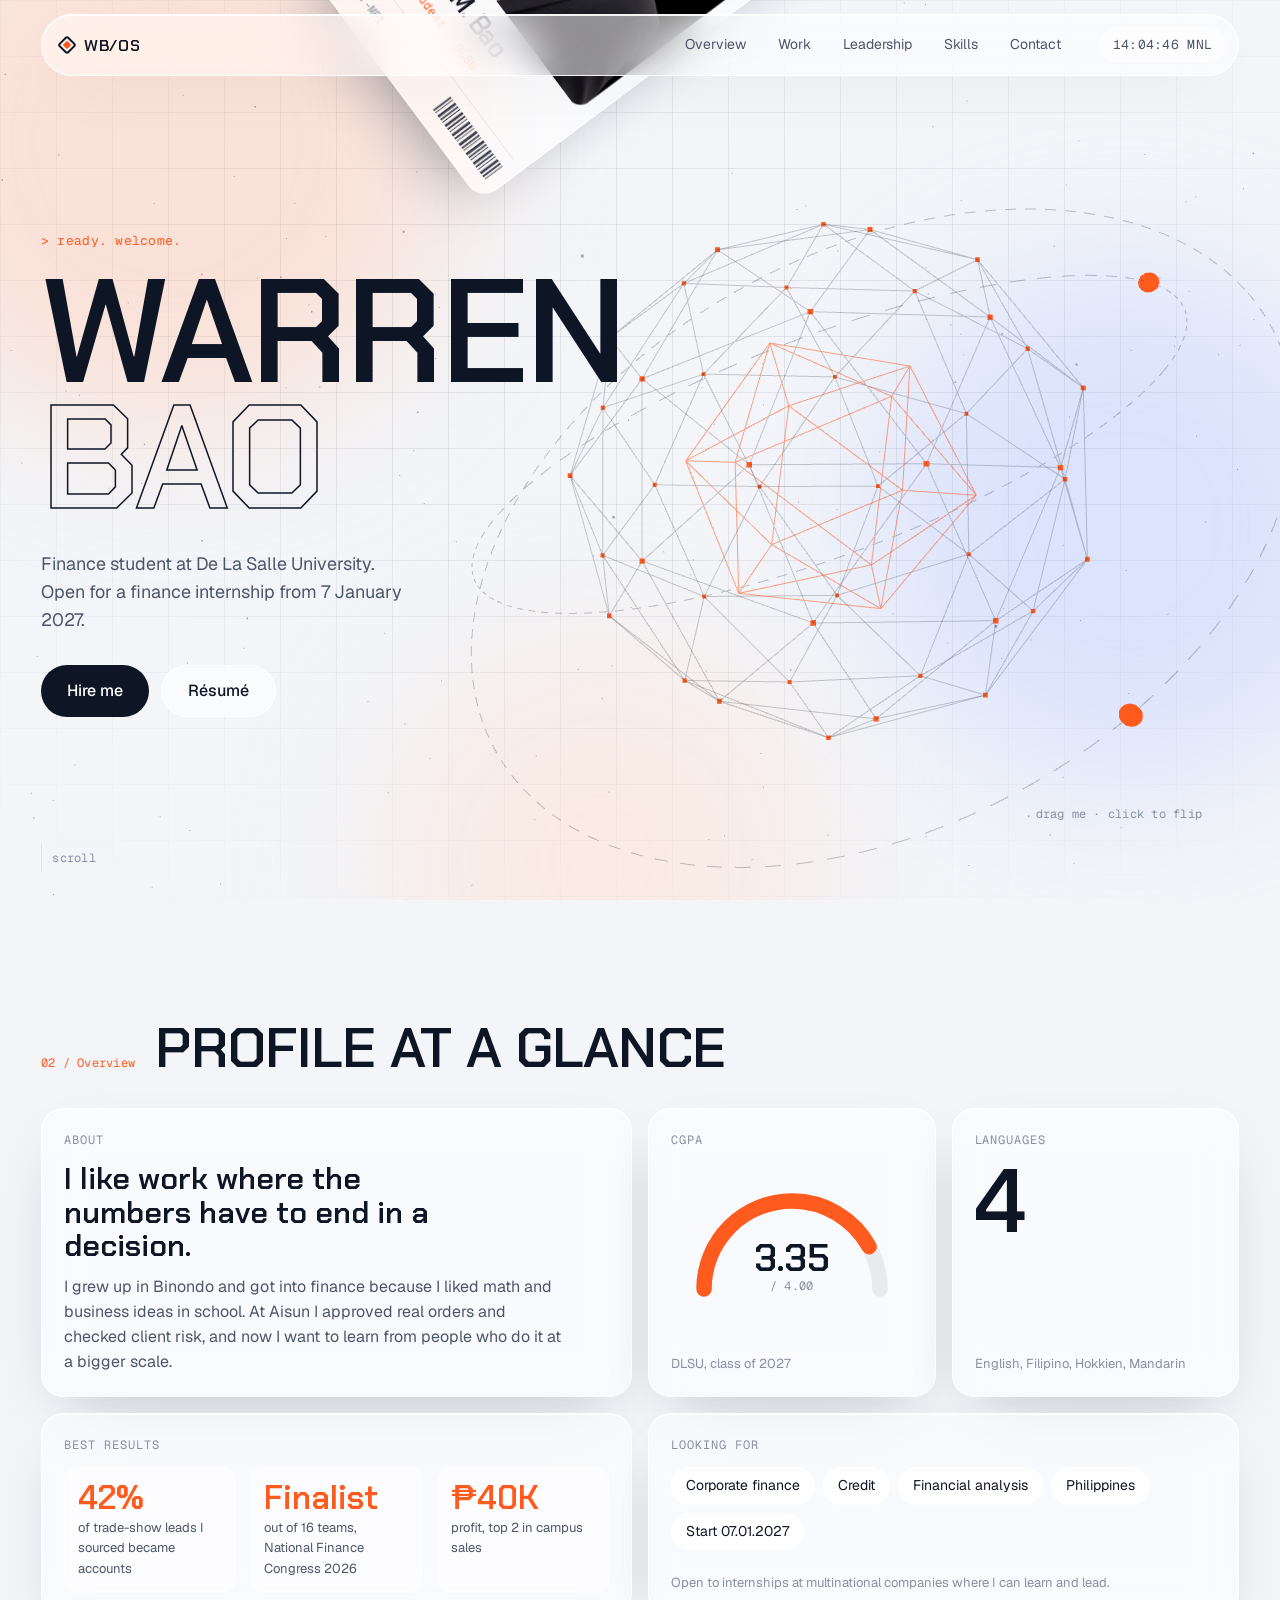
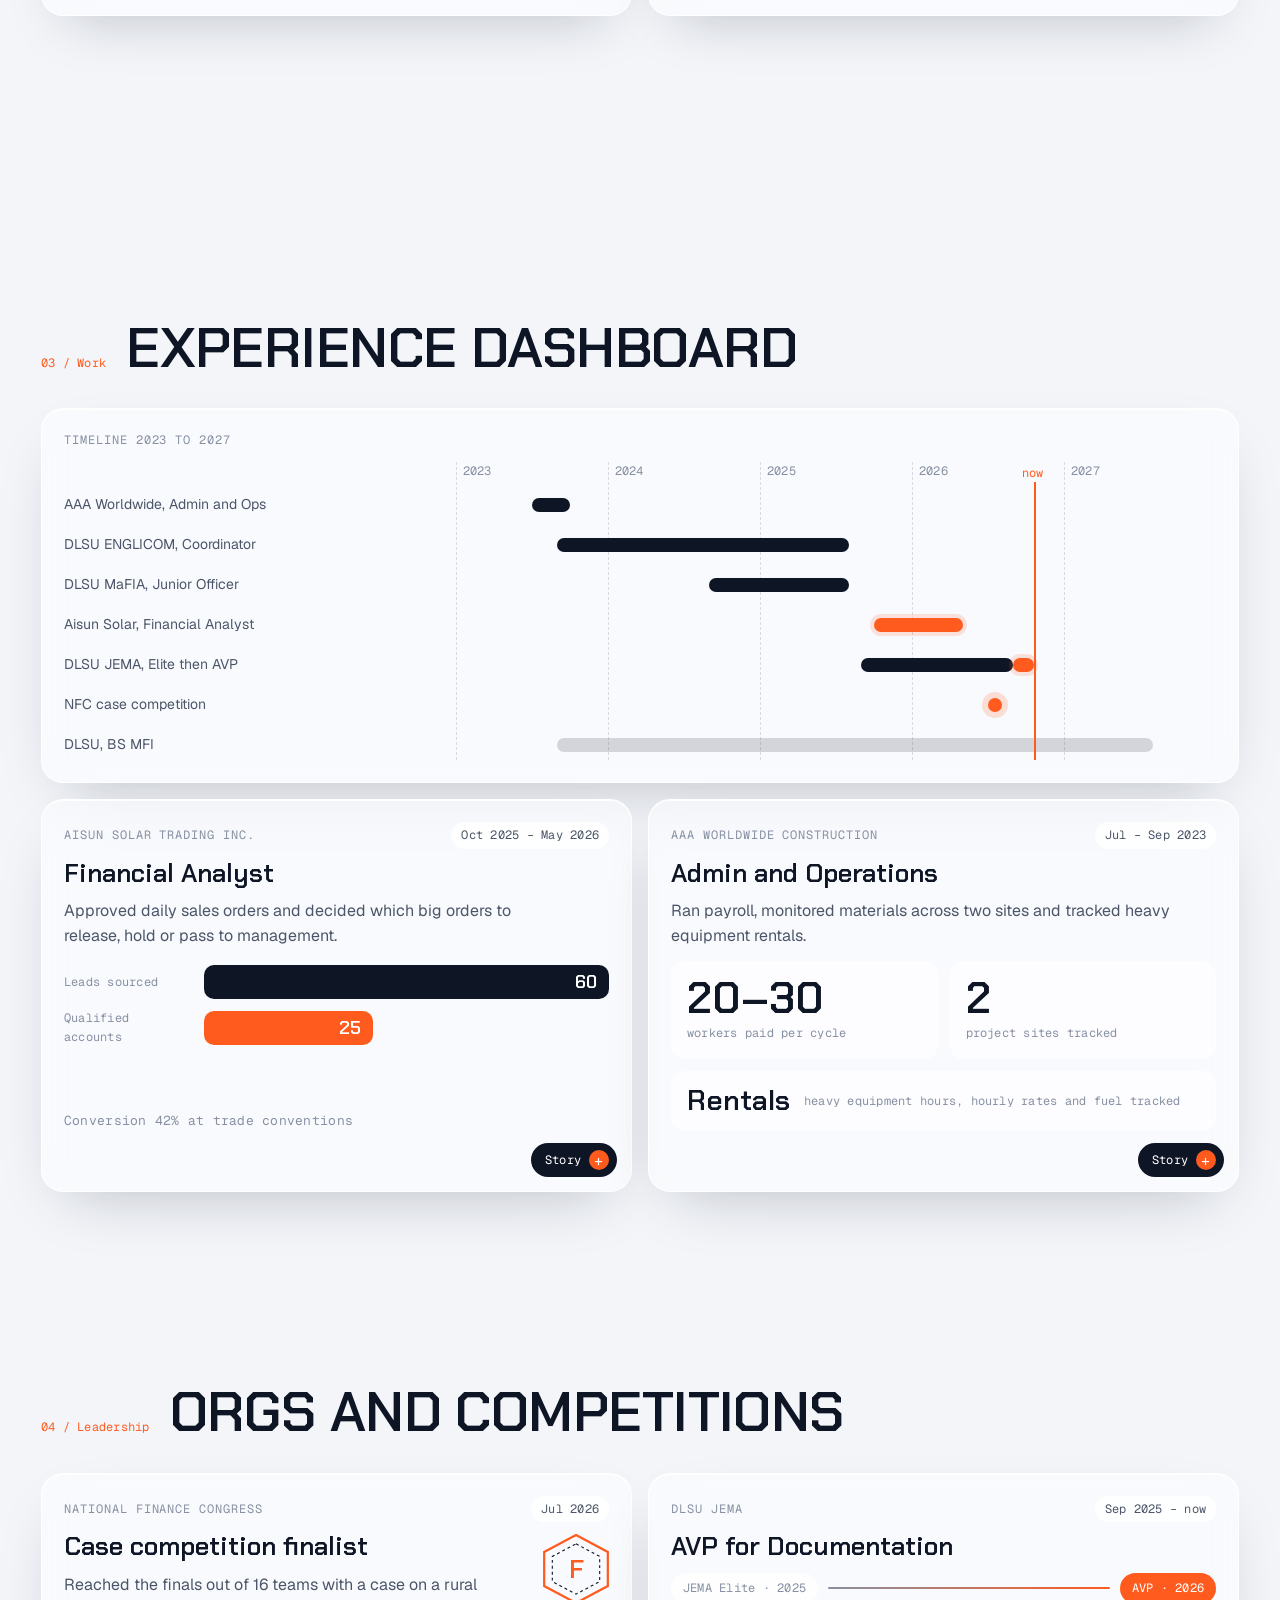
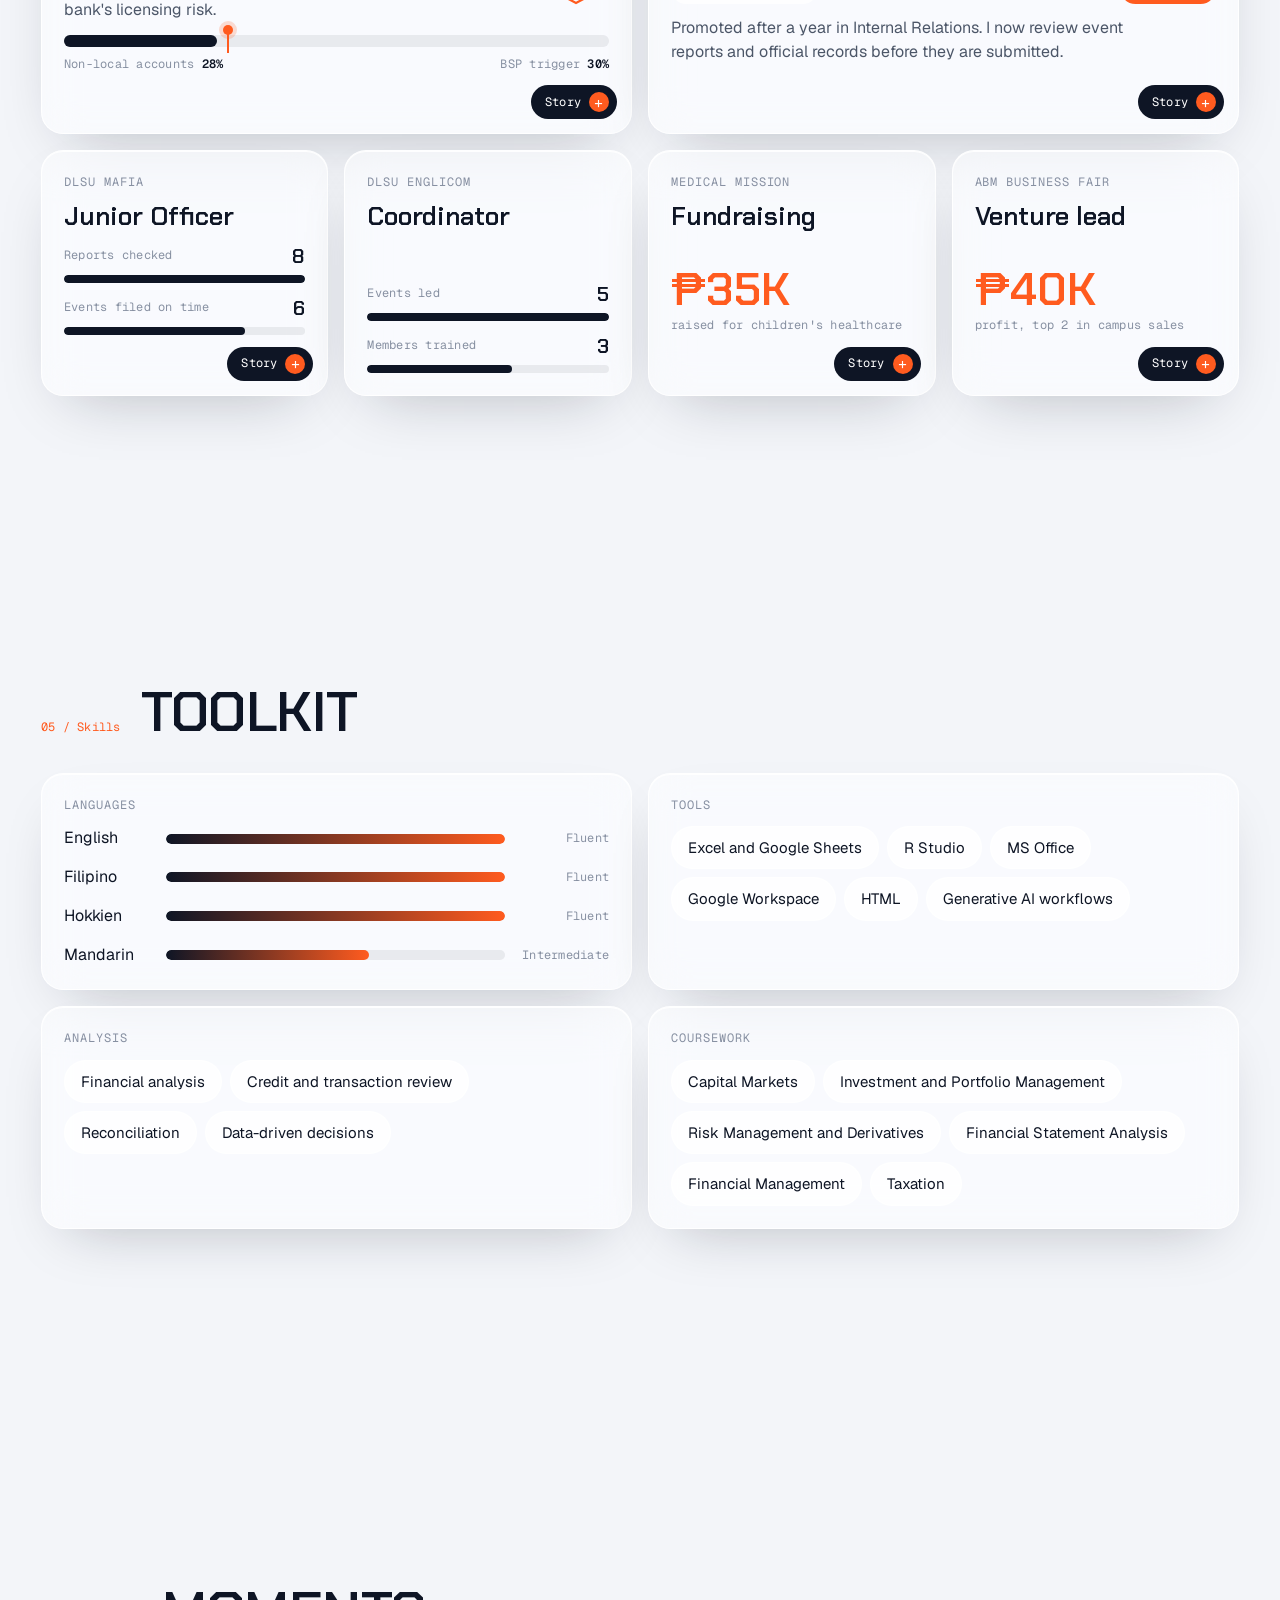
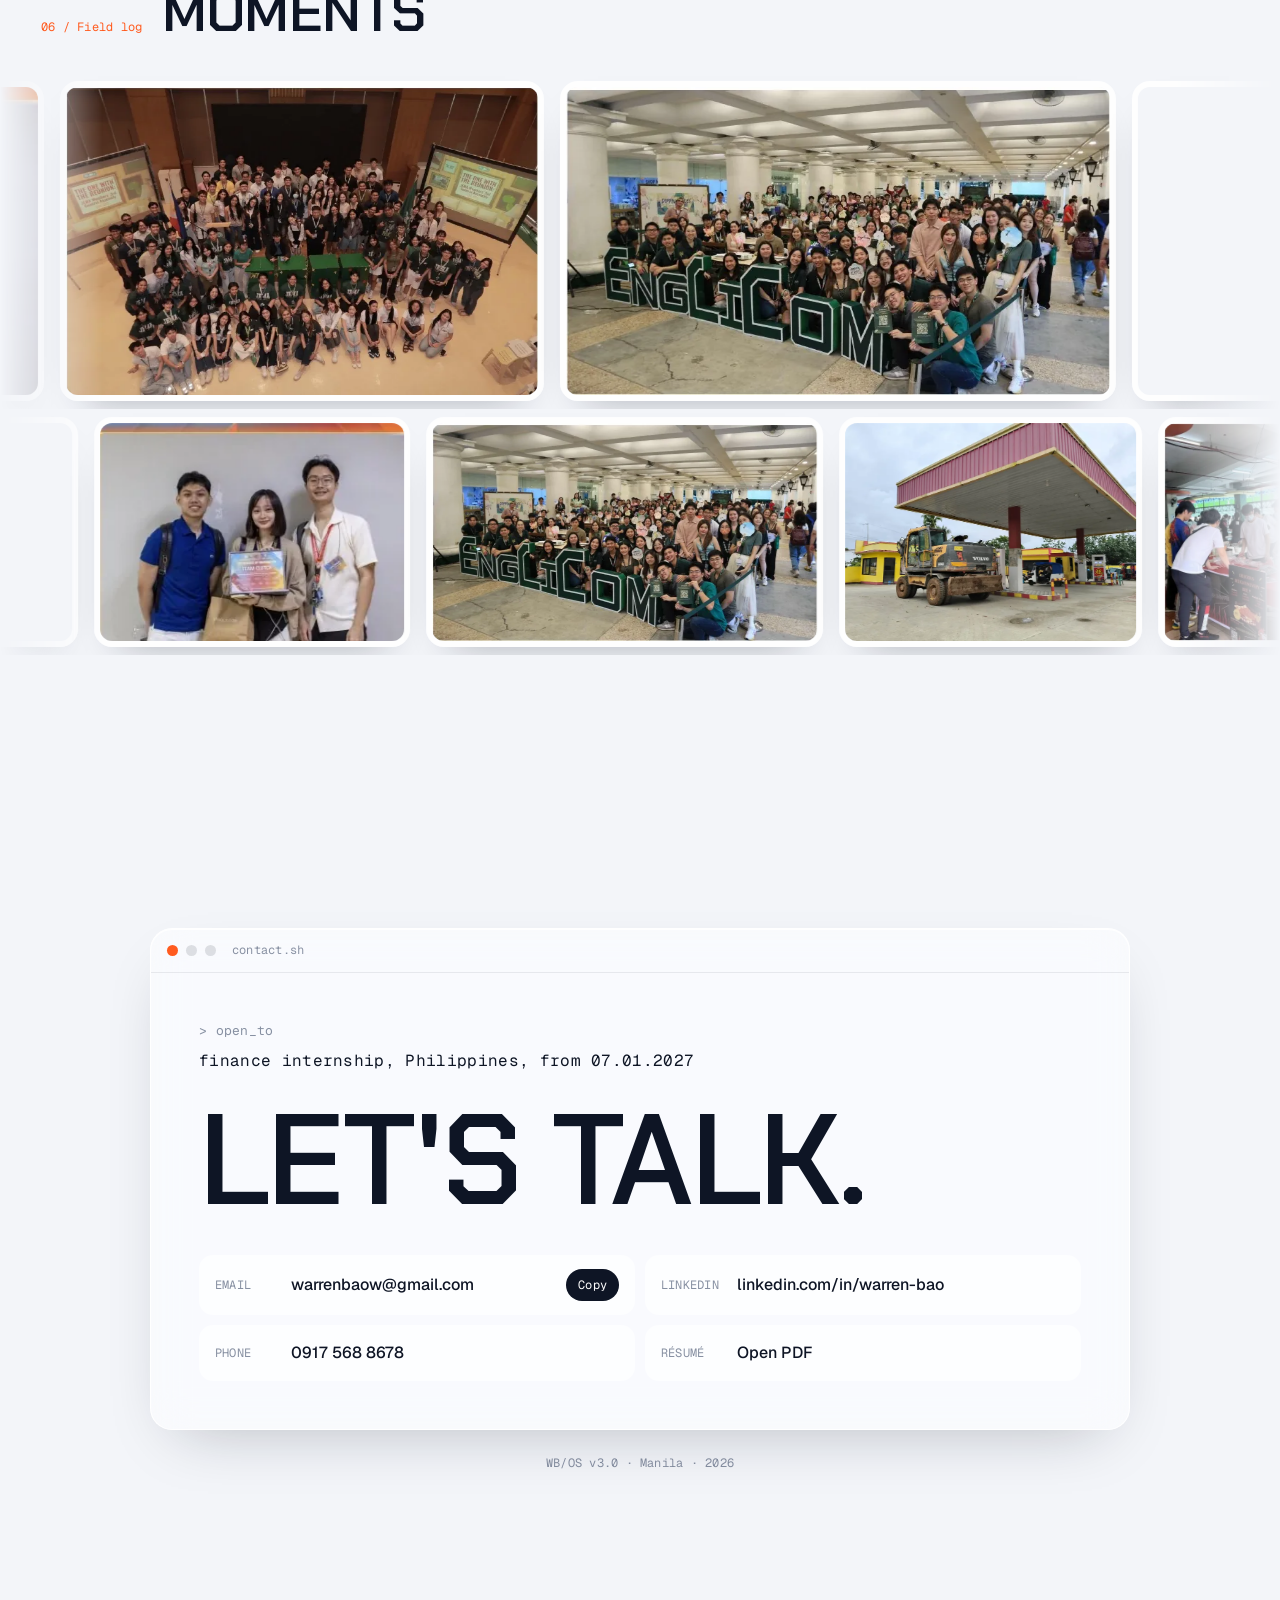
==== index.html @ 5cce8404 "Add heavy equipment rental tracking to AAA Worldwide Co-Authored-By: Claude Opus 5.5 <noreply@anthro" ====
<!doctype html>
<html lang="en">
<head>
  <meta charset="utf-8">
  <meta name="viewport" content="width=device-width, initial-scale=1">
  <title>Warren Bao</title>
  <meta name="description" content="Warren Bao, finance student at De La Salle University. Available for a finance internship from 7 January 2027.">
  <meta name="theme-color" content="#f3f5f9">
  <meta property="og:type" content="website">
  <meta property="og:title" content="Warren Bao">
  <meta property="og:description" content="Finance student at De La Salle University. Available from 7 January 2027.">
  <meta property="og:url" content="https://warrenbaow-ctrl.github.io/warren-eportfolio/">
  <meta property="og:image" content="https://warrenbaow-ctrl.github.io/warren-eportfolio/images/og.png">
  <meta property="og:image:width" content="1200">
  <meta property="og:image:height" content="630">
  <meta name="twitter:card" content="summary_large_image">
  <link rel="icon" href="images/favicon.svg" type="image/svg+xml">
  <link rel="preload" href="fonts/chakrapetch-semibold.woff2" as="font" type="font/woff2" crossorigin>
  <link rel="stylesheet" href="css/site.css">
  <script>document.documentElement.classList.add('js')</script>
</head>
<body>
  <!-- Ambient layers: soft colour fields for the glass to refract, a fine grid, the 3D core -->
  <div class="ambient" aria-hidden="true"><i class="orb o1"></i><i class="orb o2"></i><i class="orb o3"></i></div>
  <div class="grid-bg" aria-hidden="true"></div>
  <canvas class="core" aria-hidden="true" data-core></canvas>
  <div class="cursor" aria-hidden="true" data-cursor></div>

  <header class="top glass">
    <a class="logo" href="#boot"><span class="logo-mark"></span>WB/OS</a>
    <nav aria-label="Sections">
      <a href="#overview">Overview</a>
      <a href="#work">Work</a>
      <a href="#lead">Leadership</a>
      <a href="#skills">Skills</a>
      <a href="#contact">Contact</a>
    </nav>
    <p class="clock mono" aria-label="Time in Manila"><span data-clock>--:--:--</span> MNL</p>
  </header>

  <ol class="rail" aria-hidden="true">
    <li data-rail="boot">01</li><li data-rail="overview">02</li><li data-rail="work">03</li><li data-rail="lead">04</li><li data-rail="skills">05</li><li data-rail="gallery">06</li><li data-rail="contact">07</li>
  </ol>

  <main>
    <!-- 01 Boot -->
    <section class="screen hero" id="boot">
      <div class="hero-left">
        <p class="mono boot" data-boot>&gt; loading profile_</p>
        <h1 class="name" aria-label="Warren Bao"><span data-scramble>WARREN</span><span data-scramble>BAO</span></h1>
        <p class="lede">Finance student at De La Salle University.<br>Open for a finance internship from 7 January 2027.</p>
        <div class="cta-row">
          <a class="btn btn-solid magnetic" href="#contact"><span>Hire me</span></a>
          <a class="btn btn-glass magnetic" href="Warren-Bao-Resume.pdf" target="_blank" rel="noopener"><span>Résumé</span></a>
        </div>
      </div>

      <!-- Hanging ID badge: drops in on load, swings, can be dragged and flipped -->
      <div class="lanyard" data-lanyard>
        <svg class="strap" aria-hidden="true"><path data-strap-path/><path class="strap-edge" data-strap-edge/></svg>
        <div class="badge" data-badge role="button" tabindex="0" aria-label="ID badge for Warren Bao. Press to flip.">
          <span class="clip" aria-hidden="true"><i></i></span>
          <div class="badge-flip">
            <div class="face front">
              <div class="b-top mono"><span>WB/OS · ID</span><span class="live"><i></i>ACTIVE</span></div>
              <div class="b-photo"><img src="images/portrait.webp" width="900" height="1124" alt="Portrait of Warren Bao"><span class="scan"></span></div>
              <p class="b-name">Warren M. Bao</p>
              <p class="b-role mono">Finance student · DLSU</p>
              <div class="b-foot mono"><span>ID 2027-MFI</span><span class="bars-code" aria-hidden="true"></span></div>
            </div>
            <div class="face back">
              <div class="b-top mono"><span>CREDENTIALS</span><span>02</span></div>
              <dl class="b-data mono">
                <div><dt>Degree</dt><dd>BS Mgmt. of Financial Inst.</dd></div>
                <div><dt>School</dt><dd>De La Salle University</dd></div>
                <div><dt>Class</dt><dd>2027</dd></div>
                <div><dt>Base</dt><dd>Binondo, Manila</dd></div>
                <div><dt>Langs</dt><dd>EN · FIL · HOK · ZH</dd></div>
                <div><dt>Status</dt><dd class="ok">Available 07.01.2027</dd></div>
              </dl>
              <div class="b-qr" aria-hidden="true" data-qr></div>
            </div>
          </div>
        </div>
        <p class="badge-hint mono" aria-hidden="true">drag me · click to flip</p>
      </div>
      <p class="scroll-cue mono" aria-hidden="true"><span></span>scroll</p>
    </section>

    <!-- 02 Overview -->
    <section class="screen" id="overview">
      <header class="sec-head"><p class="mono tag">02 / Overview</p><h2 data-scramble-h>Profile at a glance</h2></header>
      <div class="dash dash-overview">
        <article class="panel glass tilt span-2 about">
          <p class="p-label mono">About</p>
          <p class="about-line">I like work where the numbers have to end in a decision.</p>
          <p class="p-body">I grew up in Binondo and got into finance because I liked math and business ideas in school. At Aisun I approved real orders and checked client risk, and now I want to learn from people who do it at a bigger scale.</p>
        </article>
        <article class="panel glass tilt gpa">
          <p class="p-label mono">CGPA</p>
          <div class="gauge-wrap">
            <svg class="gauge" viewBox="0 0 200 120" aria-hidden="true">
              <path class="g-track" d="M20 110 A80 80 0 0 1 180 110"/>
              <path class="g-fill" d="M20 110 A80 80 0 0 1 180 110" pathLength="100" data-gauge="83.75"/>
            </svg>
            <div class="gauge-num"><b data-count="3.35" data-dec="2">3.35</b><span class="mono">/ 4.00</span></div>
          </div>
          <p class="p-foot">DLSU, class of 2027</p>
        </article>
        <article class="panel glass tilt">
          <p class="p-label mono">Languages</p>
          <p class="kpi"><b data-count="4">4</b></p>
          <p class="p-foot">English, Filipino, Hokkien, Mandarin</p>
        </article>
        <article class="panel glass tilt span-2">
          <p class="p-label mono">Best results</p>
          <ul class="mini-stats">
            <li><b data-count="42" data-suffix="%">42%</b><span>of trade-show leads I sourced became accounts</span></li>
            <li><b>Finalist</b><span>out of 16 teams, National Finance Congress 2026</span></li>
            <li><b data-count="40" data-prefix="₱" data-suffix="K">₱40K</b><span>profit, top 2 in campus sales</span></li>
          </ul>
        </article>
        <article class="panel glass tilt span-2">
          <p class="p-label mono">Looking for</p>
          <ul class="chips">
            <li>Corporate finance</li><li>Credit</li><li>Financial analysis</li><li>Philippines</li><li>Start 07.01.2027</li>
          </ul>
          <p class="p-foot">Open to internships at multinational companies where I can learn and lead.</p>
        </article>
      </div>
    </section>

    <!-- 03 Work -->
    <section class="screen" id="work">
      <header class="sec-head"><p class="mono tag">03 / Work</p><h2 data-scramble-h>Experience dashboard</h2></header>
      <div class="dash dash-work">
        <article class="panel glass span-4 gantt-panel">
          <p class="p-label mono">Timeline 2023 to 2027</p>
          <div class="gantt" data-gantt>
            <div class="g-axis mono"><span style="--s:0">2023</span><span style="--s:20">2024</span><span style="--s:40">2025</span><span style="--s:60">2026</span><span style="--s:80">2027</span></div>
            <div class="g-row"><span class="g-name">AAA Worldwide, Admin and Ops</span><span class="g-bar" style="--s:10;--e:15"></span></div>
            <div class="g-row"><span class="g-name">DLSU ENGLICOM, Coordinator</span><span class="g-bar" style="--s:13.3;--e:51.7"></span></div>
            <div class="g-row"><span class="g-name">DLSU MaFIA, Junior Officer</span><span class="g-bar" style="--s:33.3;--e:51.7"></span></div>
            <div class="g-row"><span class="g-name">Aisun Solar, Financial Analyst</span><span class="g-bar hot" style="--s:55;--e:66.7"></span></div>
            <div class="g-row"><span class="g-name">DLSU JEMA, Elite then AVP</span><span class="g-bar" style="--s:53.3;--e:73.3"></span><span class="g-bar hot g-bar-2" style="--s:73.3;--e:76"></span></div>
            <div class="g-row"><span class="g-name">NFC case competition</span><span class="g-dot" style="--s:70"></span></div>
            <div class="g-row"><span class="g-name">DLSU, BS MFI</span><span class="g-bar soft" style="--s:13.3;--e:91.7"></span></div>
            <span class="g-now" style="--s:76"><em class="mono">now</em></span>
          </div>
        </article>

        <article class="panel glass tilt span-2 has-story">
          <div class="p-top"><p class="p-label mono">Aisun Solar Trading Inc.</p><p class="pill mono">Oct 2025 – May 2026</p></div>
          <h3>Financial Analyst</h3>
          <p class="p-body">Approved daily sales orders and decided which big orders to release, hold or pass to management.</p>
          <div class="funnel" aria-label="Lead funnel">
            <div class="f-row"><span class="mono">Leads sourced</span><span class="f-bar" style="--w:100"><b data-count="60">60</b></span></div>
            <div class="f-row"><span class="mono">Qualified accounts</span><span class="f-bar hot" style="--w:41.7"><b data-count="25">25</b></span></div>
          </div>
          <p class="p-foot mono">Conversion 42% at trade conventions</p>
          <button type="button" class="story-btn mono" data-story aria-expanded="false"><span>Story</span><i aria-hidden="true">+</i></button>
          <div class="story" role="region" aria-label="Story"><p>I checked every sales order before it was released, looking at the pricing, margins and payment terms. For big orders I looked at the client's history first, then decided if I could approve it, hold it until payment came in, or pass it up to management. I also matched our sales, collections and inventory records and flagged anything that did not add up.</p></div>
        </article>

        <article class="panel glass tilt span-2 has-story">
          <div class="p-top"><p class="p-label mono">AAA Worldwide Construction</p><p class="pill mono">Jul – Sep 2023</p></div>
          <h3>Admin and Operations</h3>
          <p class="p-body">Ran payroll, monitored materials across two sites and tracked heavy equipment rentals.</p>
          <div class="twin">
            <div><b data-count="30" data-prefix="20–">20–30</b><span class="mono">workers paid per cycle</span></div>
            <div><b data-count="2">2</b><span class="mono">project sites tracked</span></div>
            <div class="wide"><b class="txt">Rentals</b><span class="mono">heavy equipment hours, hourly rates and fuel tracked</span></div>
          </div>
          <button type="button" class="story-btn mono" data-story aria-expanded="false"><span>Story</span><i aria-hidden="true">+</i></button>
          <div class="story" role="region" aria-label="Story"><p>This was my first job, the summer before college. I computed and released payroll for 20 to 30 workers every cycle, monitored material costs and stock across two project sites, and tracked our heavy equipment rentals by logging the hours used, computing the hourly rates and keeping track of fuel.</p></div>
        </article>
      </div>
    </section>

    <!-- 04 Leadership -->
    <section class="screen" id="lead">
      <header class="sec-head"><p class="mono tag">04 / Leadership</p><h2 data-scramble-h>Orgs and competitions</h2></header>
      <div class="dash dash-lead">
        <article class="panel glass tilt span-2 nfc has-story">
          <div class="p-top"><p class="p-label mono">National Finance Congress</p><p class="pill mono">Jul 2026</p></div>
          <div class="hexmark" aria-hidden="true"><svg viewBox="0 0 100 100"><polygon points="50,4 93,27 93,73 50,96 7,73 7,27"/><polygon class="in" points="50,16 82,33 82,67 50,84 18,67 18,33"/></svg><b>F</b></div>
          <h3>Case competition finalist</h3>
          <p class="p-body">Reached the finals out of 16 teams with a case on a rural bank's licensing risk.</p>
          <div class="case-meter" aria-label="Non-local accounts at 28 percent, reclassification at 30 percent">
            <div class="cm-bar"><i style="--w:28"></i><b style="--w:30"></b></div>
            <div class="cm-legend mono"><span>Non-local accounts <strong>28%</strong></span><span>BSP trigger <strong>30%</strong></span></div>
          </div>
          <button type="button" class="story-btn mono" data-story aria-expanded="false"><span>Story</span><i aria-hidden="true">+</i></button>
          <div class="story" role="region" aria-label="Story"><p>Our case was a rural bank with 28% non-local accounts. That was only 2 points away from a BSP reclassification that would raise its capital requirement 8 times. We recommended getting more local clients to bring that share down so the bank can keep its current license, and we defended it in front of a panel of finance professionals.</p></div>
        </article>
        <article class="panel glass tilt span-2 has-story">
          <div class="p-top"><p class="p-label mono">DLSU JEMA</p><p class="pill mono">Sep 2025 – now</p></div>
          <h3>AVP for Documentation</h3>
          <div class="steps mono"><span>JEMA Elite · 2025</span><i></i><span class="on">AVP · 2026</span></div>
          <p class="p-body">Promoted after a year in Internal Relations. I now review event reports and official records before they are submitted.</p>
          <button type="button" class="story-btn mono" data-story aria-expanded="false"><span>Story</span><i aria-hidden="true">+</i></button>
          <div class="story" role="region" aria-label="Story"><p>I joined as JEMA Elite for Internal Relations in September 2025, where I helped run member activities and event logistics. In September 2026 I was promoted to Assistant Vice President for Documentation. Now I oversee the documents for org events and work with the officers so approvals are done before the deadline.</p></div>
        </article>
        <article class="panel glass tilt has-story">
          <p class="p-label mono">DLSU MaFIA</p>
          <h3>Junior Officer</h3>
          <div class="bars">
            <div><span class="mono">Reports checked</span><i style="--w:100"></i><b>8</b></div>
            <div><span class="mono">Events filed on time</span><i style="--w:75"></i><b>6</b></div>
          </div>
          <button type="button" class="story-btn mono" data-story aria-expanded="false"><span>Story</span><i aria-hidden="true">+</i></button>
          <div class="story" role="region" aria-label="Story"><p>I checked event financial reports against the actual expenses and receipts, and fixed the errors before they were submitted.</p></div>
        </article>
        <article class="panel glass tilt">
          <p class="p-label mono">DLSU ENGLICOM</p>
          <h3>Coordinator</h3>
          <div class="bars">
            <div><span class="mono">Events led</span><i style="--w:100"></i><b>5</b></div>
            <div><span class="mono">Members trained</span><i style="--w:60"></i><b>3</b></div>
          </div>
        </article>
        <article class="panel glass tilt has-story">
          <p class="p-label mono">Medical Mission</p>
          <h3>Fundraising</h3>
          <p class="delta up"><b data-count="35" data-prefix="₱" data-suffix="K">₱35K</b><span class="mono">raised for children's healthcare</span></p>
          <button type="button" class="story-btn mono" data-story aria-expanded="false"><span>Story</span><i aria-hidden="true">+</i></button>
          <div class="story" role="region" aria-label="Story"><p>We sold movie tickets to raise money for children's healthcare. I handled procurement and inventory, and I got the mascot service down from ₱4,000 to ₱3,000 so more money went to the program.</p></div>
        </article>
        <article class="panel glass tilt has-story">
          <p class="p-label mono">ABM Business Fair</p>
          <h3>Venture lead</h3>
          <p class="delta up"><b data-count="40" data-prefix="₱" data-suffix="K">₱40K</b><span class="mono">profit, top 2 in campus sales</span></p>
          <button type="button" class="story-btn mono" data-story aria-expanded="false"><span>Story</span><i aria-hidden="true">+</i></button>
          <div class="story" role="region" aria-label="Story"><p>In senior high our group ran a stall at the business fair. I was in charge of getting customers to our booth, and we finished top 2 in campus sales.</p></div>
        </article>
      </div>
    </section>

    <!-- 05 Skills -->
    <section class="screen" id="skills">
      <header class="sec-head"><p class="mono tag">05 / Skills</p><h2 data-scramble-h>Toolkit</h2></header>
      <div class="dash dash-skills">
        <article class="panel glass tilt span-2">
          <p class="p-label mono">Languages</p>
          <div class="lang">
            <div><span>English</span><i style="--w:100"></i><em class="mono">Fluent</em></div>
            <div><span>Filipino</span><i style="--w:100"></i><em class="mono">Fluent</em></div>
            <div><span>Hokkien</span><i style="--w:100"></i><em class="mono">Fluent</em></div>
            <div><span>Mandarin</span><i style="--w:60"></i><em class="mono">Intermediate</em></div>
          </div>
        </article>
        <article class="panel glass tilt span-2">
          <p class="p-label mono">Tools</p>
          <ul class="chips big"><li>Excel and Google Sheets</li><li>R Studio</li><li>MS Office</li><li>Google Workspace</li><li>HTML</li><li>Generative AI workflows</li></ul>
        </article>
        <article class="panel glass tilt span-2">
          <p class="p-label mono">Analysis</p>
          <ul class="chips big"><li>Financial analysis</li><li>Credit and transaction review</li><li>Reconciliation</li><li>Data-driven decisions</li></ul>
        </article>
        <article class="panel glass tilt span-2">
          <p class="p-label mono">Coursework</p>
          <ul class="chips big"><li>Capital Markets</li><li>Investment and Portfolio Management</li><li>Risk Management and Derivatives</li><li>Financial Statement Analysis</li><li>Financial Management</li><li>Taxation</li></ul>
        </article>
      </div>
    </section>

    <!-- 06 Gallery: pictures slide side to side -->
    <section class="screen gallery" id="gallery" aria-label="Photos">
      <header class="sec-head"><p class="mono tag">06 / Field log</p><h2 data-scramble-h>Moments</h2></header>
      <div class="reel" data-reel>
        <div class="track">
          <img src="images/aisun-expo.webp" alt="Aisun Solar expo booth" width="440" height="558" loading="lazy">
          <img src="images/nfc-finalists.webp" alt="NFC finalists" width="332" height="238" loading="lazy">
          <img src="images/jema-assembly.webp" alt="JEMA general assembly" width="770" height="502" loading="lazy">
          <img src="images/englicom.webp" alt="ENGLICOM org fair" width="770" height="436" loading="lazy">
          <img src="images/abm-fair.webp" alt="ABM Business Fair booth" width="430" height="524" loading="lazy">
          <img src="images/fusion.webp" alt="Fusion event team" width="542" height="360" loading="lazy">
          <img src="images/aaa-site.webp" alt="AAA Worldwide project site" width="800" height="599" loading="lazy">
        </div>
      </div>
      <div class="reel reverse" data-reel>
        <div class="track">
          <img src="images/englicom.webp" alt="" width="770" height="436" loading="lazy">
          <img src="images/aaa-site.webp" alt="" width="800" height="599" loading="lazy">
          <img src="images/abm-fair.webp" alt="" width="430" height="524" loading="lazy">
          <img src="images/aisun-expo.webp" alt="" width="440" height="558" loading="lazy">
          <img src="images/fusion.webp" alt="" width="542" height="360" loading="lazy">
          <img src="images/jema-assembly.webp" alt="" width="770" height="502" loading="lazy">
          <img src="images/nfc-finalists.webp" alt="" width="332" height="238" loading="lazy">
        </div>
      </div>
    </section>

    <!-- 07 Contact -->
    <section class="screen contact" id="contact">
      <div class="console glass">
        <div class="console-bar mono"><i></i><i></i><i></i><span>contact.sh</span></div>
        <div class="console-body">
          <p class="mono dim">&gt; open_to</p>
          <p class="mono">finance internship, Philippines, from 07.01.2027</p>
          <h2 class="talk" data-scramble-h>Let's talk.</h2>
          <ul class="c-links">
            <li><span class="mono">Email</span><a href="mailto:warrenbaow@gmail.com">warrenbaow@gmail.com</a><button type="button" class="copy mono" data-copy="warrenbaow@gmail.com">Copy</button></li>
            <li><span class="mono">LinkedIn</span><a href="https://www.linkedin.com/in/warren-bao/" target="_blank" rel="noopener">linkedin.com/in/warren-bao</a></li>
            <li><span class="mono">Phone</span><a href="tel:+639175688678">0917 568 8678</a></li>
            <li><span class="mono">Résumé</span><a href="Warren-Bao-Resume.pdf" target="_blank" rel="noopener">Open PDF</a></li>
          </ul>
        </div>
      </div>
      <p class="foot mono">WB/OS v3.0 · Manila · 2026</p>
    </section>
  </main>

  <script src="js/vendor/three.min.js" defer></script>
  <script src="js/vendor/gsap.min.js" defer></script>
  <script src="js/vendor/ScrollTrigger.min.js" defer></script>
  <script src="js/core.js" defer></script>
  <script src="js/site.js" defer></script>
</body>
</html>
---- css/site.css ----
/* WB/OS. White lab, frosted glass panes, one signal-orange accent, a wireframe core behind it all. */

@font-face { font-family: "Chakra Petch"; src: url("../fonts/chakrapetch-semibold.woff2") format("woff2"); font-weight: 600; font-display: swap; }
@font-face { font-family: "Chakra Petch"; src: url("../fonts/chakrapetch-medium.woff2") format("woff2"); font-weight: 500; font-display: swap; }
@font-face { font-family: "Geist"; src: url("../fonts/geist.woff2") format("woff2"); font-weight: 100 900; font-display: swap; }
@font-face { font-family: "Geist Mono"; src: url("../fonts/geistmono.woff2") format("woff2"); font-weight: 100 900; font-display: swap; }

:root {
  --lab: #f3f5f9;
  --ink: #0e1525;
  --ink-2: #4c5668;
  --ink-3: #8790a2;
  --signal: #ff5b1f;
  --glass: rgba(255, 255, 255, 0.52);
  --glass-edge: rgba(255, 255, 255, 0.9);
  --hair: rgba(14, 21, 37, 0.08);

  --display: "Chakra Petch", "Arial Narrow", system-ui, sans-serif;
  --text: "Geist", system-ui, -apple-system, "Segoe UI", sans-serif;
  --mono: "Geist Mono", ui-monospace, "SFMono-Regular", Menlo, monospace;

  --m: clamp(16px, 3.2vw, 48px);
  --r: 22px;
  --ease: cubic-bezier(0.22, 1, 0.36, 1);
  color-scheme: light;
}

* { box-sizing: border-box; }
html { background: var(--lab); scroll-behavior: smooth; -webkit-text-size-adjust: 100%; }
@media (prefers-reduced-motion: reduce) { html { scroll-behavior: auto; } }
body { margin: 0; background: var(--lab); color: var(--ink); font: 400 16px/1.55 var(--text); -webkit-font-smoothing: antialiased; overflow-x: hidden; }
img { display: block; max-width: 100%; }
h1, h2, h3, p, dl, dd, ul, ol, figure { margin: 0; }
ul, ol { padding: 0; list-style: none; }
a { color: inherit; }
button { font: inherit; color: inherit; }
:focus-visible { outline: 2px solid var(--signal); outline-offset: 3px; border-radius: 6px; }
::selection { background: var(--signal); color: #fff; }
.mono { font-family: var(--mono); letter-spacing: 0.02em; }

/* Ambient */
.ambient { position: fixed; inset: 0; z-index: 0; overflow: hidden; pointer-events: none; }
.orb { position: absolute; border-radius: 50%; filter: blur(70px); opacity: 0.55; }
.o1 { width: 46vw; height: 46vw; left: -10vw; top: -12vw; background: #ffd2bd; animation: drift1 22s ease-in-out infinite alternate; }
.o2 { width: 40vw; height: 40vw; right: -8vw; top: 30vh; background: #c9d4ff; animation: drift2 26s ease-in-out infinite alternate; }
.o3 { width: 34vw; height: 34vw; left: 30vw; bottom: -14vw; background: #ffe3d6; animation: drift1 30s ease-in-out infinite alternate-reverse; }
@keyframes drift1 { to { transform: translate(12vw, 10vh) scale(1.15); } }
@keyframes drift2 { to { transform: translate(-14vw, -8vh) scale(0.9); } }
.grid-bg { position: fixed; inset: 0; z-index: 0; pointer-events: none; background-image: linear-gradient(var(--hair) 1px, transparent 1px), linear-gradient(90deg, var(--hair) 1px, transparent 1px); background-size: 56px 56px; -webkit-mask-image: radial-gradient(ellipse 80% 70% at 50% 40%, #000 30%, transparent 100%); mask-image: radial-gradient(ellipse 80% 70% at 50% 40%, #000 30%, transparent 100%); }
.core { position: fixed; inset: 0; width: 100%; height: 100%; z-index: 1; pointer-events: none; }
main, .top, .rail { position: relative; z-index: 2; }

/* Glass */
.glass { background: var(--glass); -webkit-backdrop-filter: blur(20px) saturate(170%); backdrop-filter: blur(20px) saturate(170%); border: 1px solid var(--glass-edge); box-shadow: inset 0 1px 0 rgba(255, 255, 255, 0.9), 0 24px 60px -28px rgba(14, 21, 37, 0.28); }

/* Cursor ring */
.cursor { position: fixed; left: 0; top: 0; z-index: 50; width: 34px; height: 34px; margin: -17px 0 0 -17px; border: 1.5px solid var(--signal); border-radius: 50%; pointer-events: none; opacity: 0; transition: width 220ms var(--ease), height 220ms var(--ease), margin 220ms var(--ease), background-color 220ms ease, opacity 200ms ease; }
.cursor.on { opacity: 1; }
.cursor.big { width: 64px; height: 64px; margin: -32px 0 0 -32px; background: rgba(255, 91, 31, 0.08); }
@media (hover: none), (pointer: coarse) { .cursor { display: none; } }

/* Top bar */
.top { position: fixed; z-index: 30; top: 14px; left: var(--m); right: var(--m); display: flex; align-items: center; gap: 24px; padding: 10px 12px 10px 18px; border-radius: 999px; }
.logo { display: inline-flex; align-items: center; gap: 10px; min-height: 40px; padding-right: 8px; font: 600 16px var(--display); text-decoration: none; letter-spacing: 0.04em; }
.logo-mark { width: 14px; height: 14px; border: 2px solid var(--ink); border-radius: 3px; position: relative; transform: rotate(45deg); }
.logo-mark::after { content: ""; position: absolute; inset: 2px; background: var(--signal); border-radius: 1px; }
.top nav { display: flex; gap: 4px; margin-left: auto; }
.top nav a { padding: 8px 14px; border-radius: 999px; font-size: 14px; text-decoration: none; color: var(--ink-2); transition: background-color 200ms ease, color 200ms ease; }
.top nav a:hover, .top nav a.on { background: rgba(255, 255, 255, 0.85); color: var(--ink); }
.clock { font-size: 13px; color: var(--ink-2); padding: 8px 14px; border-radius: 999px; background: rgba(255, 255, 255, 0.6); white-space: nowrap; }
@media (max-width: 900px) { .top nav { display: none; } .clock { margin-left: auto; } }

/* Rail */
.rail { position: fixed; z-index: 20; right: 12px; top: 50%; transform: translateY(-50%); display: grid; gap: 10px; font: 500 11px var(--mono); color: var(--ink-3); }
.rail li { display: flex; align-items: center; gap: 8px; justify-content: flex-end; transition: color 200ms ease; }
.rail li::after { content: ""; width: 14px; height: 2px; background: currentColor; border-radius: 2px; transition: width 300ms var(--ease); }
.rail li.on { color: var(--signal); }
.rail li.on::after { width: 28px; }
@media (max-width: 1460px) { .rail { display: none; } }

/* Screens */
.screen { min-height: 100svh; padding: 120px var(--m) 72px; max-width: 1360px; margin: 0 auto; }
.sec-head { display: flex; align-items: baseline; gap: 20px; margin-bottom: 32px; flex-wrap: wrap; }
.tag { font-size: 12px; color: var(--signal); }
.sec-head h2 { font: 600 clamp(32px, 4.4vw, 64px)/1 var(--display); letter-spacing: -0.01em; text-transform: uppercase; }

/* Hero */
.hero { position: relative; display: grid; grid-template-columns: minmax(0, 1.2fr) minmax(0, 0.8fr); align-items: center; gap: var(--m); }
.boot { font-size: 13px; color: var(--signal); margin-bottom: 18px; min-height: 1.4em; }
.name { display: grid; font: 600 clamp(64px, 11.5vw, 190px)/0.86 var(--display); letter-spacing: -0.02em; }
.name span:last-child { color: transparent; -webkit-text-stroke: 1.5px var(--ink); }
.lede { margin-top: 28px; font-size: clamp(17px, 1.4vw, 21px); color: var(--ink-2); max-width: 34ch; }
.cta-row { display: flex; flex-wrap: wrap; gap: 12px; margin-top: 32px; }
.btn { display: inline-flex; align-items: center; height: 52px; padding: 0 26px; border-radius: 999px; font-weight: 500; text-decoration: none; transition: background-color 200ms ease, color 200ms ease; }
.btn span { display: inline-block; }
.btn-solid { background: var(--ink); color: #fff; }
.btn-solid:hover { background: var(--signal); }
.btn-glass { background: rgba(255, 255, 255, 0.6); border: 1px solid var(--glass-edge); -webkit-backdrop-filter: blur(12px); backdrop-filter: blur(12px); }
.btn-glass:hover { background: #fff; }
.scroll-cue { position: absolute; left: var(--m); bottom: 28px; display: flex; align-items: center; gap: 10px; font-size: 12px; color: var(--ink-3); }
.scroll-cue span { width: 1.5px; height: 28px; background: var(--hair); position: relative; overflow: hidden; }
.scroll-cue span::after { content: ""; position: absolute; left: 0; top: -40%; width: 100%; height: 40%; background: var(--signal); animation: cue 1.8s var(--ease) infinite; }
@keyframes cue { to { top: 100%; } }

@media (max-width: 860px) {
  .hero { grid-template-columns: 1fr; padding-top: 110px; }
  .scroll-cue { display: none; }
}

/* Dashboards */
.dash { display: grid; grid-template-columns: repeat(4, minmax(0, 1fr)); gap: 16px; }
.span-2 { grid-column: span 2; }
.span-4 { grid-column: span 4; }
.panel { position: relative; border-radius: var(--r); padding: 22px; display: flex; flex-direction: column; gap: 12px; min-width: 0; overflow: hidden; }
.panel::before { content: ""; position: absolute; inset: 0; border-radius: inherit; pointer-events: none; background: radial-gradient(420px circle at var(--gx, 50%) var(--gy, -40%), rgba(255, 255, 255, 0.8), transparent 45%); opacity: 0; transition: opacity 300ms ease; }
.panel:hover::before { opacity: 1; }
.p-top { display: flex; justify-content: space-between; align-items: center; gap: 10px; flex-wrap: wrap; }
.p-label { font-size: 12px; color: var(--ink-3); text-transform: uppercase; letter-spacing: 0.08em; }
.pill { font-size: 12px; padding: 4px 10px; border-radius: 999px; background: rgba(255, 255, 255, 0.85); color: var(--ink-2); white-space: nowrap; }
.panel h3 { font: 600 clamp(22px, 2vw, 30px)/1.05 var(--display); }
.p-body { color: var(--ink-2); max-width: 46ch; }
.p-foot { margin-top: auto; font-size: 13px; color: var(--ink-3); }
.kpi b { font: 600 clamp(64px, 7vw, 112px)/0.9 var(--display); letter-spacing: -0.03em; }

.gauge-wrap { position: relative; display: grid; place-items: center; padding-top: 6px; }
.gauge { width: min(100%, 320px); }
.gauge path { fill: none; stroke-width: 14; stroke-linecap: round; }
.g-track { stroke: rgba(14, 21, 37, 0.07); }
.g-fill { stroke: var(--signal); stroke-dasharray: 100; stroke-dashoffset: 17.5; }
.gauge-num { position: absolute; bottom: 4px; text-align: center; display: grid; }
.gauge-num b { font: 600 clamp(44px, 4.6vw, 64px)/1 var(--display); }
.gauge-num span { font-size: 12px; color: var(--ink-3); }

.mini-stats { display: grid; grid-template-columns: repeat(3, minmax(0, 1fr)); gap: 14px; }
.mini-stats li { display: grid; gap: 4px; align-content: start; padding: 14px; border-radius: 14px; background: rgba(255, 255, 255, 0.6); }
.mini-stats b { font: 600 clamp(28px, 2.6vw, 40px)/1 var(--display); color: var(--signal); }
.mini-stats span { font-size: 13px; color: var(--ink-2); }
.chips { display: flex; flex-wrap: wrap; gap: 8px; }
.chips li { padding: 7px 14px; border-radius: 999px; background: rgba(255, 255, 255, 0.8); border: 1px solid var(--glass-edge); font-size: 14px; transition: background-color 200ms ease, color 200ms ease, transform 200ms var(--ease); }
.chips li:hover { background: var(--ink); color: #fff; transform: translateY(-2px); }
.chips.big li { font-size: 15px; padding: 9px 16px; }

/* Gantt */
.gantt { position: relative; display: grid; gap: 10px; padding-top: 28px; }
.g-axis { position: absolute; top: 0; bottom: 0; left: 34%; right: 0; font-size: 12px; color: var(--ink-3); }
.g-axis span { position: absolute; top: 0; left: calc(var(--s) * 1%); height: 100%; border-left: 1px dashed rgba(14, 21, 37, 0.14); padding-left: 6px; }
.g-row { position: relative; display: grid; grid-template-columns: 34% 1fr; align-items: center; min-height: 30px; }
.g-name { font-size: 14px; color: var(--ink-2); padding-right: 12px; white-space: nowrap; overflow: hidden; text-overflow: ellipsis; }
.g-bar, .g-dot { grid-column: 2; height: 14px; border-radius: 999px; margin-left: calc(var(--s) * 1%); width: calc((var(--e) - var(--s)) * 1%); background: var(--ink); transform-origin: left; }
.g-bar.hot { background: var(--signal); box-shadow: 0 0 0 4px rgba(255, 91, 31, 0.16); }
.g-bar.soft { background: rgba(14, 21, 37, 0.16); }
.g-dot { width: 14px; height: 14px; background: var(--signal); border-radius: 50%; box-shadow: 0 0 0 6px rgba(255, 91, 31, 0.18); }
.g-now { position: absolute; top: 20px; bottom: 0; left: calc(34% + var(--s) * 0.66%); width: 2px; background: var(--signal); }
.g-now em { position: absolute; top: -18px; left: -12px; font-size: 12px; font-style: normal; color: var(--signal); }

.funnel { display: grid; gap: 10px; margin-top: 4px; }
.f-row { display: grid; grid-template-columns: 130px 1fr; align-items: center; gap: 10px; font-size: 12px; color: var(--ink-3); }
.f-bar { height: 34px; width: calc(var(--w) * 1%); min-width: 56px; border-radius: 10px; background: var(--ink); color: #fff; display: flex; align-items: center; justify-content: flex-end; padding: 0 12px; transform-origin: left; }
.f-bar.hot { background: var(--signal); }
.f-bar b { font: 600 18px var(--display); }
.twin { display: grid; grid-template-columns: 1fr 1fr; gap: 12px; margin-top: auto; }
.twin div { display: grid; gap: 4px; padding: 16px; border-radius: 14px; background: rgba(255, 255, 255, 0.6); }
.twin b { font: 600 clamp(36px, 3.4vw, 52px)/1 var(--display); }
.twin span { font-size: 12px; color: var(--ink-3); }

.hexmark { position: absolute; right: 18px; top: 58px; width: 74px; height: 74px; display: grid; place-items: center; }
.hexmark svg { position: absolute; inset: 0; animation: spin 18s linear infinite; }
.hexmark polygon { fill: none; stroke: var(--signal); stroke-width: 3; }
.hexmark .in { stroke: var(--ink); stroke-width: 1.5; stroke-dasharray: 4 4; }
.hexmark b { font: 600 26px var(--display); color: var(--signal); }
@keyframes spin { to { transform: rotate(360deg); } }
.nfc h3, .nfc .p-body { max-width: calc(100% - 96px); }
.steps { display: flex; align-items: center; gap: 10px; font-size: 12px; color: var(--ink-3); }
.steps i { flex: 1; height: 2px; background: linear-gradient(90deg, var(--ink-3), var(--signal)); border-radius: 2px; }
.steps span { padding: 6px 12px; border-radius: 999px; background: rgba(255, 255, 255, 0.8); }
.steps .on { background: var(--signal); color: #fff; }
.bars { display: grid; gap: 12px; margin-top: auto; }
.bars div { display: grid; grid-template-columns: 1fr auto; gap: 6px 10px; align-items: center; font-size: 12px; color: var(--ink-3); }
.bars i { grid-column: 1 / -1; grid-row: 2; height: 8px; border-radius: 99px; background: rgba(14, 21, 37, 0.07); position: relative; overflow: hidden; }
.bars i::after { content: ""; position: absolute; top: 0; bottom: 0; left: 0; width: calc(var(--w) * 1%); background: var(--ink); border-radius: inherit; }
.bars b { font: 600 20px var(--display); color: var(--ink); }
.delta { display: grid; gap: 4px; margin-top: auto; }
.delta b { font: 600 clamp(40px, 3.6vw, 56px)/1 var(--display); color: #12a150; }
.delta.up b { color: var(--signal); }
.delta span { font-size: 12px; color: var(--ink-3); }

.lang { display: grid; gap: 14px; }
.lang div { display: grid; grid-template-columns: 90px 1fr 92px; align-items: center; gap: 12px; }
.lang i { height: 10px; border-radius: 99px; background: rgba(14, 21, 37, 0.07); position: relative; overflow: hidden; }
.lang i::after { content: ""; position: absolute; top: 0; bottom: 0; left: 0; width: calc(var(--w) * 1%); border-radius: inherit; background: linear-gradient(90deg, var(--ink), var(--signal)); }
.lang em { font-style: normal; font-size: 12px; color: var(--ink-3); text-align: right; }

@media (max-width: 1000px) {
  .dash { grid-template-columns: repeat(2, minmax(0, 1fr)); }
  .span-4 { grid-column: span 2; }
}
@media (max-width: 640px) {
  .dash { grid-template-columns: 1fr; }
  .span-2, .span-4 { grid-column: auto; }
  .mini-stats { grid-template-columns: 1fr; }
  .gantt { gap: 6px; }
  .g-row { grid-template-columns: 1fr; gap: 4px; }
  .g-row > .g-bar, .g-row > .g-dot, .g-row .g-bar-2 { grid-column: 1; grid-row: 2; }
  .g-axis { left: 0; }
  .g-now { left: calc(var(--s) * 1%); top: 20px; }
  .g-name { grid-row: 1; grid-column: 1; font-size: 12.5px; white-space: normal; }
  .g-row .g-bar, .g-row .g-dot { align-self: center; }
  .lang div { grid-template-columns: 76px 1fr 84px; }
}

/* Gallery reels */
.gallery { max-width: none; padding-inline: 0; min-height: auto; }
.gallery .sec-head { padding-inline: var(--m); max-width: 1360px; margin: 0 auto 32px; }
.reel { overflow: hidden; padding-block: 8px; -webkit-mask-image: linear-gradient(90deg, transparent, #000 8%, #000 92%, transparent); mask-image: linear-gradient(90deg, transparent, #000 8%, #000 92%, transparent); }
.track { display: flex; gap: 16px; width: max-content; will-change: transform; }
.track img { height: clamp(180px, 26vw, 320px); width: auto; border-radius: 18px; object-fit: cover; border: 6px solid rgba(255, 255, 255, 0.85); box-shadow: 0 20px 40px -24px rgba(14, 21, 37, 0.35); transition: transform 400ms var(--ease); }
.track img:hover { transform: scale(1.04) rotate(-1deg); }
.reel.reverse .track img { height: clamp(140px, 18vw, 230px); }

/* Contact console */
.contact { display: flex; flex-direction: column; justify-content: center; gap: 24px; }
.console { border-radius: var(--r); overflow: hidden; max-width: 980px; width: 100%; margin: 0 auto; }
.console-bar { display: flex; align-items: center; gap: 8px; padding: 12px 16px; font-size: 12px; color: var(--ink-3); border-bottom: 1px solid var(--hair); }
.console-bar i { width: 11px; height: 11px; border-radius: 50%; background: rgba(14, 21, 37, 0.12); }
.console-bar i:first-child { background: var(--signal); }
.console-bar span { margin-left: 8px; }
.console-body { padding: clamp(22px, 4vw, 48px); display: grid; gap: 8px; }
.dim { color: var(--ink-3); font-size: 13px; }
.talk { font: 600 clamp(56px, 10vw, 150px)/0.95 var(--display); letter-spacing: -0.02em; text-transform: uppercase; margin: 18px 0 26px; }
.c-links { display: grid; grid-template-columns: repeat(2, minmax(0, 1fr)); gap: 10px; }
.c-links li { position: relative; display: flex; align-items: center; gap: 12px; min-height: 56px; padding: 14px 16px; border-radius: 14px; background: rgba(255, 255, 255, 0.65); min-width: 0; transition: background-color 200ms ease; }
.c-links li:hover { background: #fff; }
.c-links a::after { content: ""; position: absolute; inset: 0; border-radius: inherit; }
.copy { position: relative; z-index: 1; min-height: 32px; }
.c-links span { font-size: 12px; color: var(--ink-3); width: 64px; flex: none; text-transform: uppercase; }
.c-links a { font-weight: 500; text-decoration: none; overflow-wrap: anywhere; min-width: 0; }
.c-links a:hover { color: var(--signal); }
.copy { margin-left: auto; border: 0; padding: 6px 12px; border-radius: 999px; background: var(--ink); color: #fff; font-size: 12px; cursor: pointer; transition: background-color 200ms ease; }
.copy.done { background: #12a150; }
.foot { text-align: center; font-size: 12px; color: var(--ink-3); }
@media (max-width: 640px) { .c-links { grid-template-columns: 1fr; } .c-links li { flex-wrap: wrap; gap: 4px 12px; } .c-links span { width: 100%; } }

@media (prefers-reduced-motion: reduce) {
  .orb, .scan, .live i, .hexmark svg, .scroll-cue span::after { animation: none; }
}

/* Hanging ID badge */
.lanyard { position: relative; align-self: stretch; min-height: 640px; margin-top: -120px; }
.strap { position: absolute; left: 0; top: 0; width: 100%; height: 100%; overflow: visible; pointer-events: none; }
.strap path { fill: none; stroke-linecap: butt; }
.strap [data-strap-path] { stroke: var(--signal); stroke-width: 22; }
.strap .strap-edge { stroke: rgba(255, 255, 255, 0.55); stroke-width: 1.5; stroke-dasharray: 3 7; }
.badge { position: absolute; left: 0; top: 0; width: 320px; transform-origin: 50% 0; touch-action: none; cursor: grab; user-select: none; -webkit-user-select: none; perspective: 1200px; will-change: transform; outline: none; }
.badge:active { cursor: grabbing; }
.badge:focus-visible .face { outline: 2px solid var(--signal); outline-offset: 4px; }
.clip { position: absolute; left: 50%; top: -18px; width: 46px; height: 30px; margin-left: -23px; border-radius: 8px 8px 6px 6px; background: linear-gradient(180deg, #e9edf3, #b9c1cd); box-shadow: inset 0 1px 0 #fff, 0 4px 10px -4px rgba(14, 21, 37, 0.4); z-index: 3; }
.clip i { position: absolute; left: 50%; top: 9px; width: 22px; height: 6px; margin-left: -11px; border-radius: 4px; background: #8a93a3; }
.badge-flip { position: relative; transform-style: preserve-3d; transition: transform 700ms cubic-bezier(0.22, 1, 0.36, 1); }
.badge.flipped .badge-flip { transform: rotateY(180deg); }
.face { border-radius: 22px; padding: 16px; background: rgba(255, 255, 255, 0.62); -webkit-backdrop-filter: blur(22px) saturate(180%); backdrop-filter: blur(22px) saturate(180%); border: 1px solid rgba(255, 255, 255, 0.95); box-shadow: inset 0 1px 0 #fff, 0 30px 60px -24px rgba(14, 21, 37, 0.38); -webkit-backface-visibility: hidden; backface-visibility: hidden; }
.face::before { content: ""; position: absolute; left: 50%; top: 10px; width: 54px; height: 8px; margin-left: -27px; border-radius: 8px; background: rgba(14, 21, 37, 0.1); }
.back { position: absolute; inset: 0; transform: rotateY(180deg); display: flex; flex-direction: column; }
.b-top { display: flex; justify-content: space-between; font-size: 12px; color: var(--ink-2); padding: 16px 2px 12px; }
.b-photo { position: relative; aspect-ratio: 1 / 1.05; border-radius: 14px; overflow: hidden; background: #0b0f18; }
.b-photo img { width: 100%; height: 100%; object-fit: cover; object-position: 50% 18%; pointer-events: none; }
.b-name { font: 600 28px/1 var(--display); margin-top: 14px; letter-spacing: -0.005em; }
.b-role { font-size: 12.5px; color: var(--signal); margin-top: 6px; }
.b-foot { display: flex; justify-content: space-between; align-items: center; margin-top: 14px; padding-top: 12px; border-top: 1px solid var(--hair); font-size: 12px; color: var(--ink-3); }
.bars-code { width: 96px; height: 22px; background: repeating-linear-gradient(90deg, var(--ink) 0 2px, transparent 2px 4px, var(--ink) 4px 5px, transparent 5px 8px, var(--ink) 8px 11px, transparent 11px 13px); opacity: 0.8; }
.b-data { display: grid; font-size: 12.5px; }
.b-data div { display: flex; justify-content: space-between; gap: 10px; padding: 8px 2px; border-top: 1px solid var(--hair); }
.b-data dt { color: var(--ink-3); }
.b-data dd { text-align: right; }
.b-data .ok { color: var(--signal); font-weight: 600; }
.b-qr { margin: auto auto 4px; width: 96px; height: 96px; display: grid; grid-template-columns: repeat(12, 1fr); gap: 1px; padding: 6px; background: #fff; border-radius: 8px; }
.b-qr i { background: var(--ink); border-radius: 1px; }
.b-qr i.o { background: transparent; }
.badge-hint { position: absolute; right: 8%; bottom: 4px; font-size: 12px; color: var(--ink-3); }
.badge .live { display: inline-flex; align-items: center; gap: 6px; color: #12a150; }
.badge .live i { width: 7px; height: 7px; border-radius: 50%; background: currentColor; animation: blink 1.6s ease-in-out infinite; }
@media (max-width: 860px) {
  .lanyard { min-height: 520px; margin-top: 8px; }
  .badge { width: 250px; }
  .b-name { font-size: 24px; }
  .badge-hint { left: 0; right: auto; }
}
.scan { position: absolute; left: 0; right: 0; height: 30%; top: -30%; background: linear-gradient(to bottom, transparent, rgba(255, 91, 31, 0.28), transparent); animation: scan 3.2s linear infinite; pointer-events: none; }
@keyframes scan { to { top: 100%; } }
@keyframes blink { 50% { opacity: 0.3; } }
@media (prefers-reduced-motion: reduce) { .scan, .badge .live i { animation: none; } }

/* Overview about panel */
.about-line { font: 600 clamp(24px, 2.4vw, 36px)/1.1 var(--display); max-width: 20ch; }
.gpa .gauge { width: min(100%, 220px); }
.gpa .gauge-num b { font-size: clamp(34px, 3vw, 44px); }

/* Second JEMA bar sits on the same row */
.g-row .g-bar-2 { grid-column: 2; grid-row: 1; }
.g-row > .g-bar, .g-row > .g-dot { grid-row: 1; }

/* NFC case meter */
.case-meter { display: grid; gap: 8px; margin-top: auto; }
.cm-bar { position: relative; height: 12px; border-radius: 99px; background: rgba(14, 21, 37, 0.07); }
.cm-bar i { position: absolute; left: 0; top: 0; bottom: 0; width: calc(var(--w) * 1%); border-radius: inherit; background: var(--ink); transform-origin: left; }
.cm-bar b { position: absolute; top: -6px; bottom: -6px; left: calc(var(--w) * 1%); width: 2px; background: var(--signal); }
.cm-bar b::after { content: ""; position: absolute; top: -4px; left: -4px; width: 10px; height: 10px; border-radius: 50%; background: var(--signal); box-shadow: 0 0 0 4px rgba(255, 91, 31, 0.2); }
.cm-legend { display: flex; justify-content: space-between; font-size: 12px; color: var(--ink-3); }
.cm-legend strong { color: var(--ink); font-weight: 600; }
.cm-bar { width: 100%; }

/* Stories: a glass sheet that opens from the corner button */
.has-story { padding-bottom: 60px; }
.story-btn { position: absolute; right: 14px; bottom: 14px; z-index: 3; display: inline-flex; align-items: center; gap: 8px; height: 34px; padding: 0 8px 0 14px; border: 0; border-radius: 999px; background: var(--ink); color: #fff; font-size: 12px; cursor: pointer; transition: background-color 200ms ease, transform 140ms var(--ease); }
.story-btn i { display: grid; place-items: center; width: 20px; height: 20px; border-radius: 50%; background: var(--signal); font-style: normal; font-size: 15px; line-height: 1; transition: transform 400ms var(--ease); }
.story-btn:hover { background: var(--signal); }
.story-btn:hover i { background: #fff; color: var(--signal); }
.story-btn:active { transform: scale(0.96); }
.story { position: absolute; inset: 0; z-index: 2; padding: 22px 22px 60px; display: flex; align-items: flex-end; border-radius: inherit; background: #121a2c; color: #fff; clip-path: circle(0 at calc(100% - 40px) calc(100% - 31px)); transition: clip-path 650ms cubic-bezier(0.65, 0, 0.35, 1); overflow: auto; }
.story p { font-size: clamp(15px, 1.15vw, 17px); line-height: 1.55; max-width: 52ch; opacity: 0; transform: translateY(10px); transition: opacity 300ms ease, transform 400ms var(--ease); }
.story::before { content: "Story"; position: absolute; top: 20px; left: 22px; font: 500 11px var(--mono); letter-spacing: 0.08em; text-transform: uppercase; color: var(--signal); }
.panel.open .story { clip-path: circle(150% at calc(100% - 40px) calc(100% - 31px)); }
.panel.open .story p { opacity: 1; transform: none; transition-delay: 220ms; }
.panel.open .story-btn { background: #fff; color: var(--ink); }
.panel.open .story-btn i { transform: rotate(45deg); }
@media (prefers-reduced-motion: reduce) { .story { transition: none; } .story p { transition: none; } }
@media (max-width: 640px) {
  .gantt .g-row > .g-bar, .gantt .g-row > .g-dot, .gantt .g-row > .g-bar-2 { grid-column: 1; grid-row: 2; }
  .gantt .g-row > .g-name { grid-column: 1; grid-row: 1; }
}
.twin .wide { grid-column: 1 / -1; grid-template-columns: auto 1fr; align-items: center; column-gap: 14px; }
.twin .txt { font-size: clamp(24px, 2.2vw, 32px); }
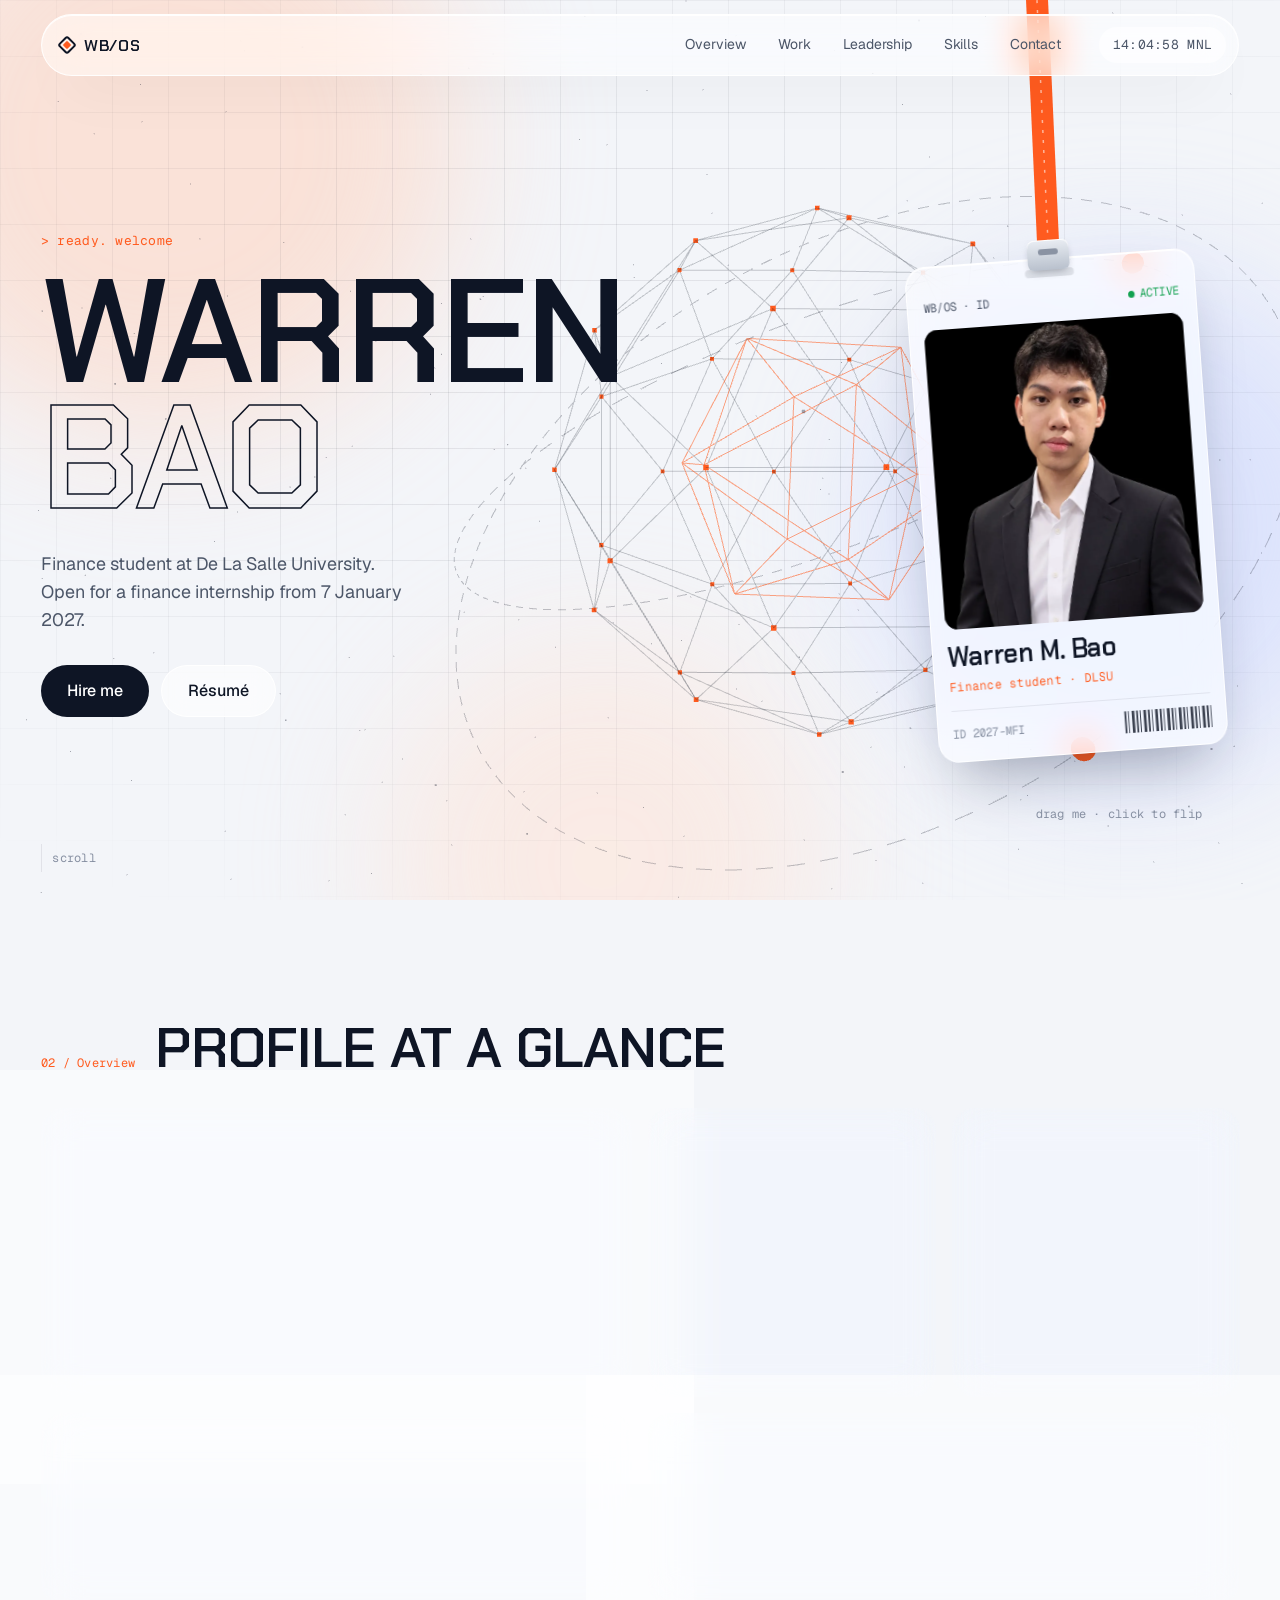
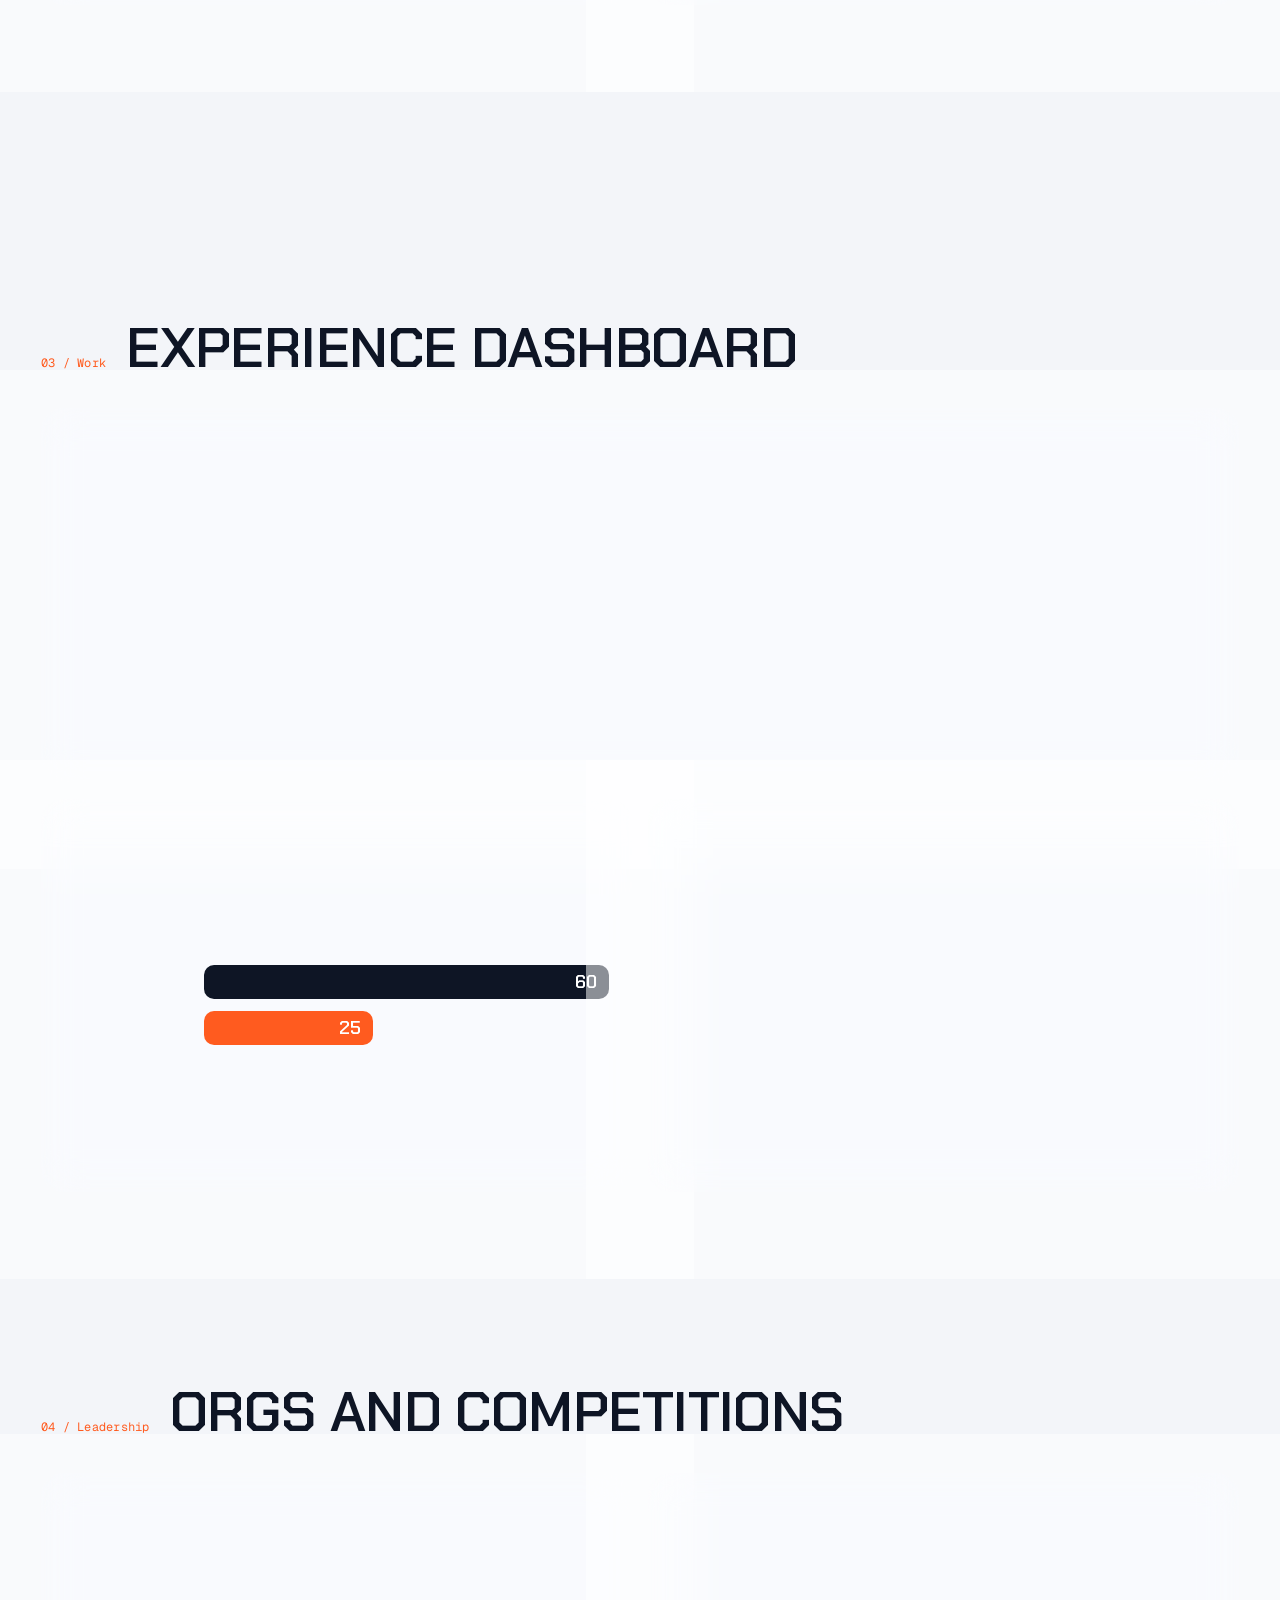
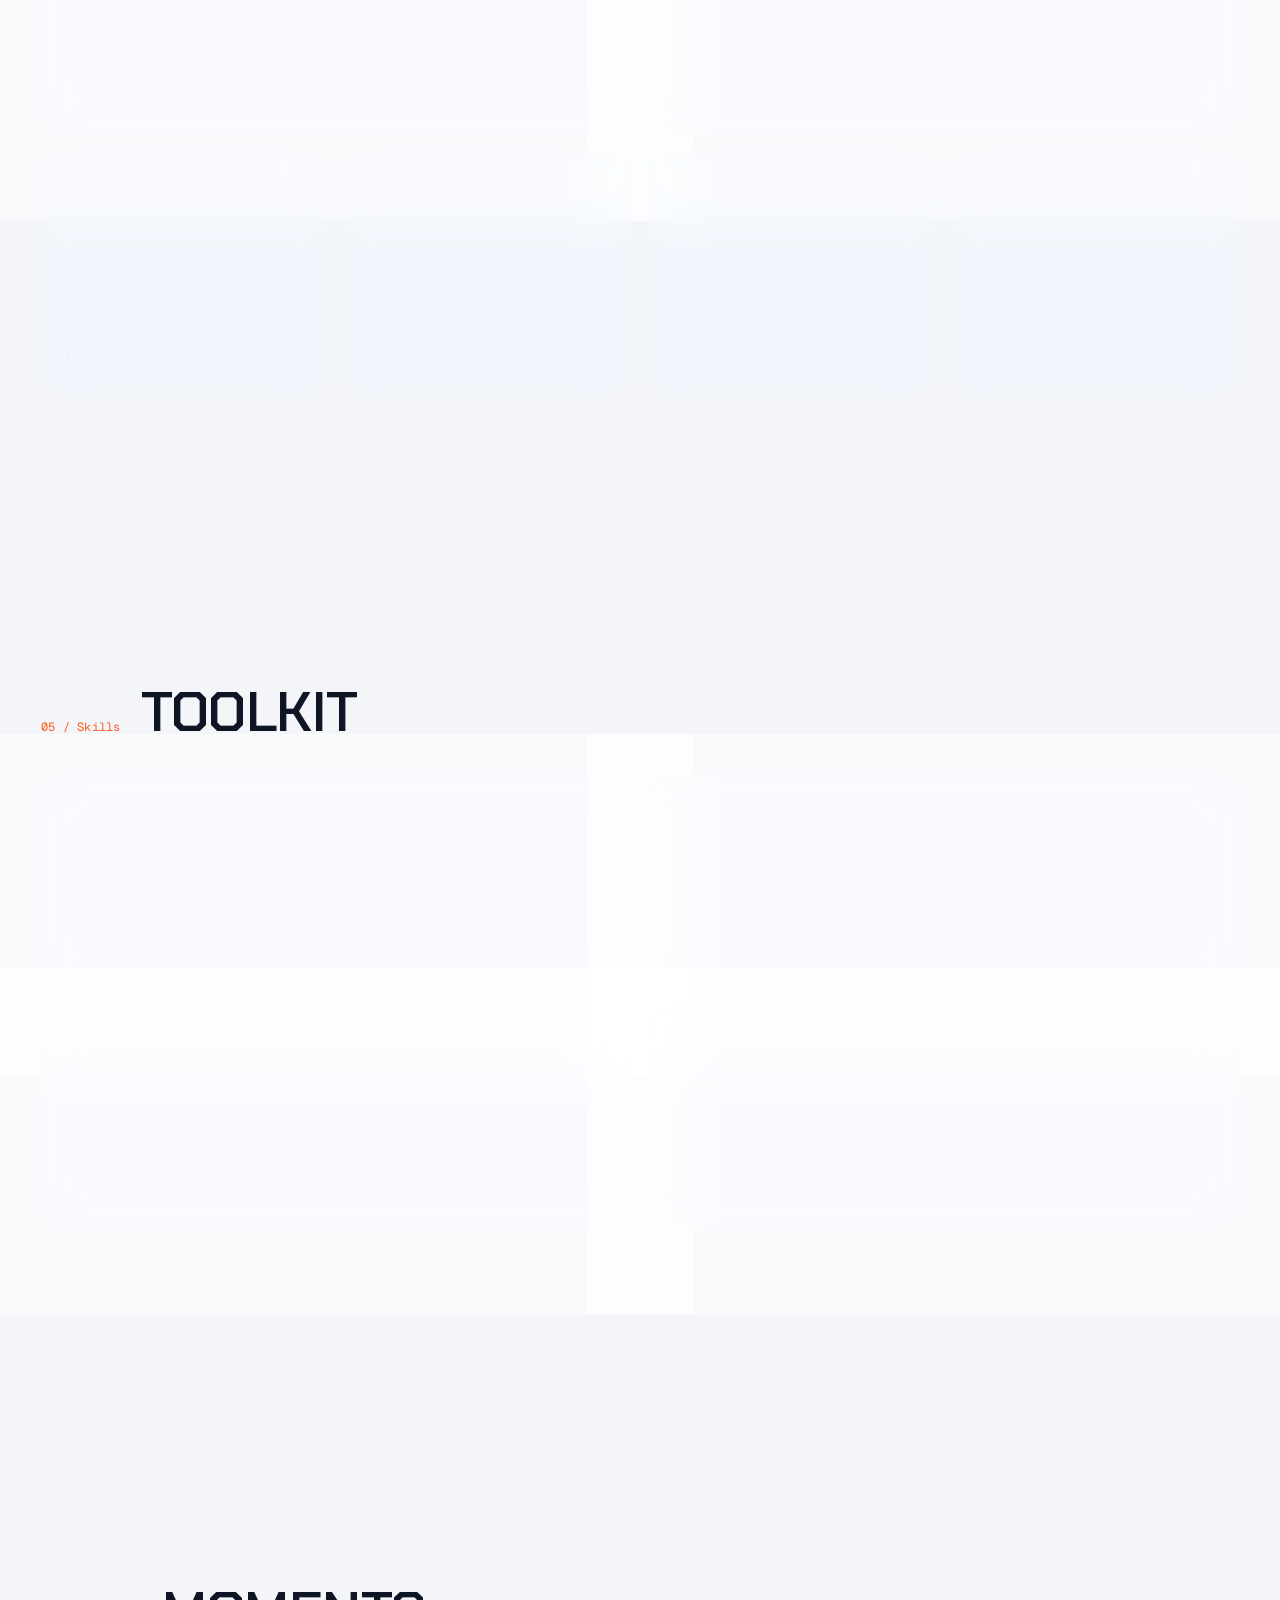
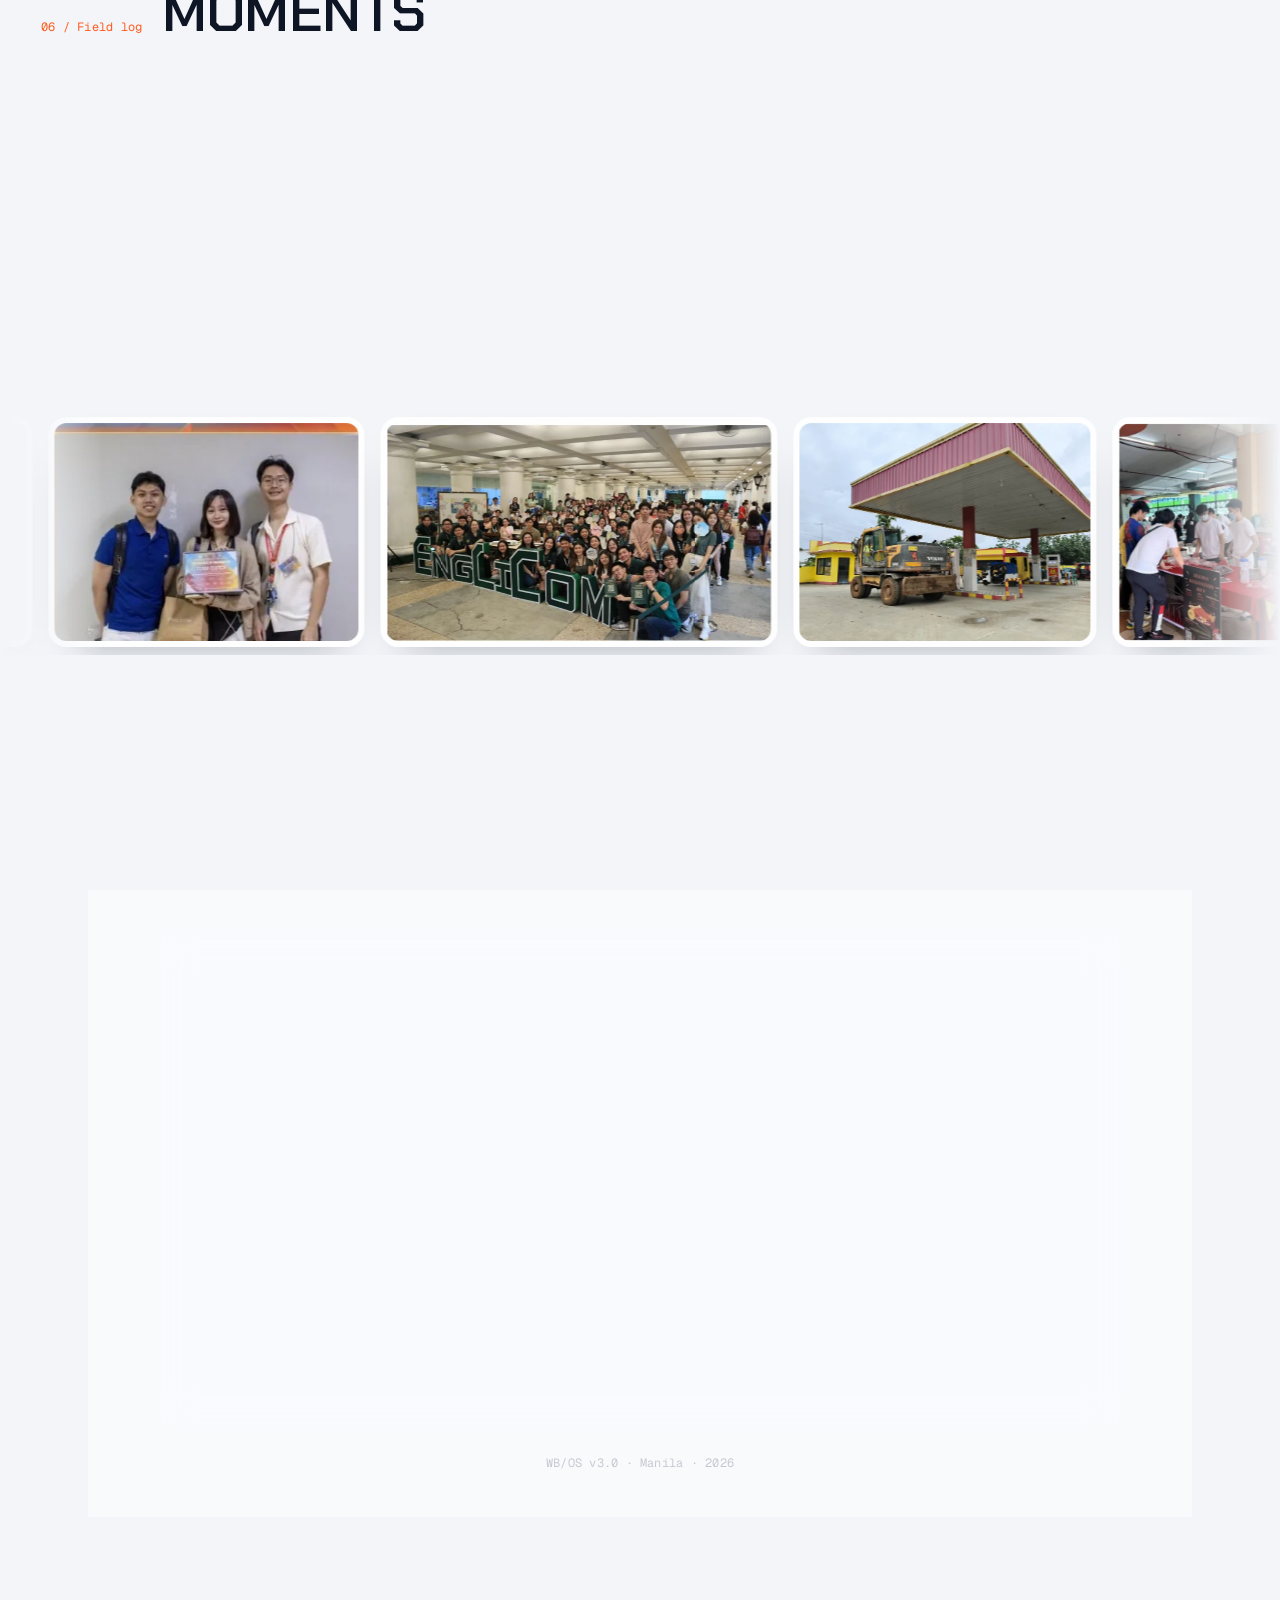
==== commit c9dda567: "Phone version: bottom dock menu, tighter layout, 2-column tiles, ENGLICOM story Co-Authored-By: Clau" ====
--- a/index.html
+++ b/index.html
@@ -42,6 +42,14 @@
     <li data-rail="boot">01</li><li data-rail="overview">02</li><li data-rail="work">03</li><li data-rail="lead">04</li><li data-rail="skills">05</li><li data-rail="gallery">06</li><li data-rail="contact">07</li>
   </ol>
 
+  <nav class="dock glass" aria-label="Sections">
+    <a href="#boot" data-dock="boot"><svg viewBox="0 0 24 24" aria-hidden="true"><path d="M4 11l8-7 8 7v9h-5v-6H9v6H4z"/></svg><span>Home</span></a>
+    <a href="#overview" data-dock="overview"><svg viewBox="0 0 24 24" aria-hidden="true"><rect x="4" y="4" width="7" height="7" rx="2"/><rect x="13" y="4" width="7" height="7" rx="2"/><rect x="4" y="13" width="7" height="7" rx="2"/><rect x="13" y="13" width="7" height="7" rx="2"/></svg><span>Profile</span></a>
+    <a href="#work" data-dock="work"><svg viewBox="0 0 24 24" aria-hidden="true"><path d="M4 19h16M7 16V9M12 16V5M17 16v-4"/></svg><span>Work</span></a>
+    <a href="#lead" data-dock="lead"><svg viewBox="0 0 24 24" aria-hidden="true"><path d="M12 3l2.6 5.4 5.9.8-4.3 4.1 1 5.8L12 16.4 6.8 19.1l1-5.8L3.5 9.2l5.9-.8z"/></svg><span>Lead</span></a>
+    <a href="#contact" data-dock="contact"><svg viewBox="0 0 24 24" aria-hidden="true"><path d="M4 6h16v12H4z"/><path d="M4 7l8 6 8-6"/></svg><span>Contact</span></a>
+  </nav>
+
   <main>
     <!-- 01 Boot -->
     <section class="screen hero" id="boot">
@@ -115,8 +123,8 @@
         <article class="panel glass tilt span-2">
           <p class="p-label mono">Best results</p>
           <ul class="mini-stats">
-            <li><b data-count="42" data-suffix="%">42%</b><span>of trade-show leads I sourced became accounts</span></li>
-            <li><b>Finalist</b><span>out of 16 teams, National Finance Congress 2026</span></li>
+            <li><b data-count="42" data-suffix="%">42%</b><span>of the leads I sourced became accounts</span></li>
+            <li><b>Finalist</b><span>out of 16 teams at NFC 2026</span></li>
             <li><b data-count="40" data-prefix="₱" data-suffix="K">₱40K</b><span>profit, top 2 in campus sales</span></li>
           </ul>
         </article>
@@ -211,13 +219,15 @@
           <button type="button" class="story-btn mono" data-story aria-expanded="false"><span>Story</span><i aria-hidden="true">+</i></button>
           <div class="story" role="region" aria-label="Story"><p>I checked event financial reports against the actual expenses and receipts, and fixed the errors before they were submitted.</p></div>
         </article>
-        <article class="panel glass tilt">
+        <article class="panel glass tilt has-story">
           <p class="p-label mono">DLSU ENGLICOM</p>
           <h3>Coordinator</h3>
           <div class="bars">
             <div><span class="mono">Events led</span><i style="--w:100"></i><b>5</b></div>
             <div><span class="mono">Members trained</span><i style="--w:60"></i><b>3</b></div>
           </div>
+                  <button type="button" class="story-btn mono" data-story aria-expanded="false"><span>Story</span><i aria-hidden="true">+</i></button>
+          <div class="story" role="region" aria-label="Story"><p>I was a committee coordinator for socials and culturals from my first year. I led org events from planning to the day itself, ran booths at university-wide events, and trained new members in documentation and event work.</p></div>
         </article>
         <article class="panel glass tilt has-story">
           <p class="p-label mono">Medical Mission</p>
--- a/css/site.css
+++ b/css/site.css
@@ -329,3 +329,90 @@
 }
 .twin .wide { grid-column: 1 / -1; grid-template-columns: auto 1fr; align-items: center; column-gap: 14px; }
 .twin .txt { font-size: clamp(24px, 2.2vw, 32px); }
+
+/* ---------- Phone version ---------- */
+.dock { display: none; }
+@media (max-width: 900px) {
+  /* Bottom dock replaces the top links */
+  .dock { position: fixed; z-index: 40; left: 50%; bottom: calc(12px + env(safe-area-inset-bottom, 0px)); transform: translateX(-50%); display: flex; gap: 2px; padding: 6px; border-radius: 22px; }
+  .dock a { display: grid; justify-items: center; gap: 3px; min-width: 58px; padding: 7px 6px 6px; border-radius: 16px; text-decoration: none; color: var(--ink-3); font: 500 11px var(--text); transition: background-color 200ms ease, color 200ms ease; }
+  .dock svg { width: 21px; height: 21px; fill: none; stroke: currentColor; stroke-width: 1.8; stroke-linecap: round; stroke-linejoin: round; }
+  .dock a.on { background: var(--ink); color: #fff; }
+  .dock a.on svg { stroke: var(--signal); }
+  .dock a:active { transform: scale(0.95); }
+  body { padding-bottom: calc(88px + env(safe-area-inset-bottom, 0px)); }
+  .top { top: 10px; padding: 8px 10px 8px 14px; }
+  .core { opacity: 0.45; }
+  .grid-bg { opacity: 0.6; }
+}
+@media (max-width: 640px) {
+  /* Tighter screens */
+  .screen { min-height: 0; padding: 92px 16px 40px; }
+  .sec-head { margin-bottom: 18px; gap: 10px; }
+  .sec-head h2 { font-size: 32px; }
+  .dash { gap: 12px; }
+  .panel { padding: 18px; border-radius: 18px; }
+  .has-story { padding-bottom: 56px; }
+
+  /* Hero: name, line, buttons, then a smaller badge that peeks in */
+  .hero { padding-top: 92px; gap: 8px; }
+  .name { font-size: 22vw; }
+  .lede { margin-top: 18px; font-size: 16px; }
+  .cta-row { margin-top: 22px; }
+  .lanyard { min-height: 470px; margin-top: 0; }
+  .badge { width: 236px; }
+  .b-name { font-size: 22px; }
+  .face { padding: 12px; border-radius: 18px; }
+  .badge-hint { left: 50%; right: auto; transform: translateX(-50%); bottom: 0; }
+
+  /* Overview: small tiles sit side by side */
+  .dash-overview { grid-template-columns: 1fr 1fr; }
+  .dash-overview .about, .dash-overview .span-2 { grid-column: 1 / -1; }
+  .gpa .gauge { width: 100%; }
+  .gpa .gauge-num b { font-size: 30px; }
+  .kpi b { font-size: 64px; }
+  .about-line { font-size: 24px; }
+  .mini-stats { grid-template-columns: repeat(3, minmax(0, 1fr)); gap: 8px; }
+  .mini-stats li { padding: 10px; }
+  .mini-stats b { font-size: 22px; }
+  .mini-stats span { font-size: 12px; line-height: 1.35; }
+
+  /* Work cards: tighter funnel */
+  .f-row { grid-template-columns: 96px 1fr; }
+  .twin b { font-size: 34px; }
+
+  /* Leadership: the four small cards become a 2 by 2 grid */
+  .dash-lead { grid-template-columns: 1fr 1fr; }
+  .dash-lead > .span-2 { grid-column: 1 / -1; }
+  .dash-lead > :not(.span-2) { padding: 14px 14px 52px; }
+  .dash-lead > :not(.span-2) h3 { font-size: 18px; }
+  .dash-lead > :not(.span-2) .p-label { font-size: 12px; }
+  .dash-lead .bars div { grid-template-columns: 1fr auto; font-size: 12px; }
+  .dash-lead .bars b { font-size: 17px; }
+  .dash-lead .delta b { font-size: 32px; }
+  .dash-lead .delta span { font-size: 12px; }
+  .dash-lead > :not(.span-2) .story-btn { right: 10px; bottom: 10px; height: 34px; padding: 0 7px 0 12px; }
+  .dash-lead > :not(.span-2) .story { padding: 16px 14px 52px; }
+  .dash-lead > :not(.span-2) .story p { font-size: 13px; }
+  .dash-lead > :not(.span-2) .story::before { top: 14px; left: 14px; }
+  .nfc .hexmark { width: 56px; height: 56px; top: 50px; right: 14px; }
+  .nfc h3, .nfc .p-body { max-width: calc(100% - 64px); }
+
+  /* Skills: two compact columns of chips */
+  .dash-skills { grid-template-columns: 1fr; }
+  .chips.big li { font-size: 14px; padding: 7px 12px; }
+
+  /* Photos: a bit shorter so both rows fit on screen */
+  .gallery .sec-head { padding-inline: 16px; }
+  .track img { height: 180px; border-width: 4px; border-radius: 14px; }
+  .reel.reverse .track img { height: 140px; }
+
+  /* Contact */
+  .contact { gap: 14px; }
+  .talk { font-size: 52px; margin: 12px 0 18px; }
+  .console-body { padding: 20px; }
+}
+@media (max-width: 370px) {
+  .dock a { min-width: 52px; font-size: 10.5px; }
+  .mini-stats { grid-template-columns: 1fr; }
+}
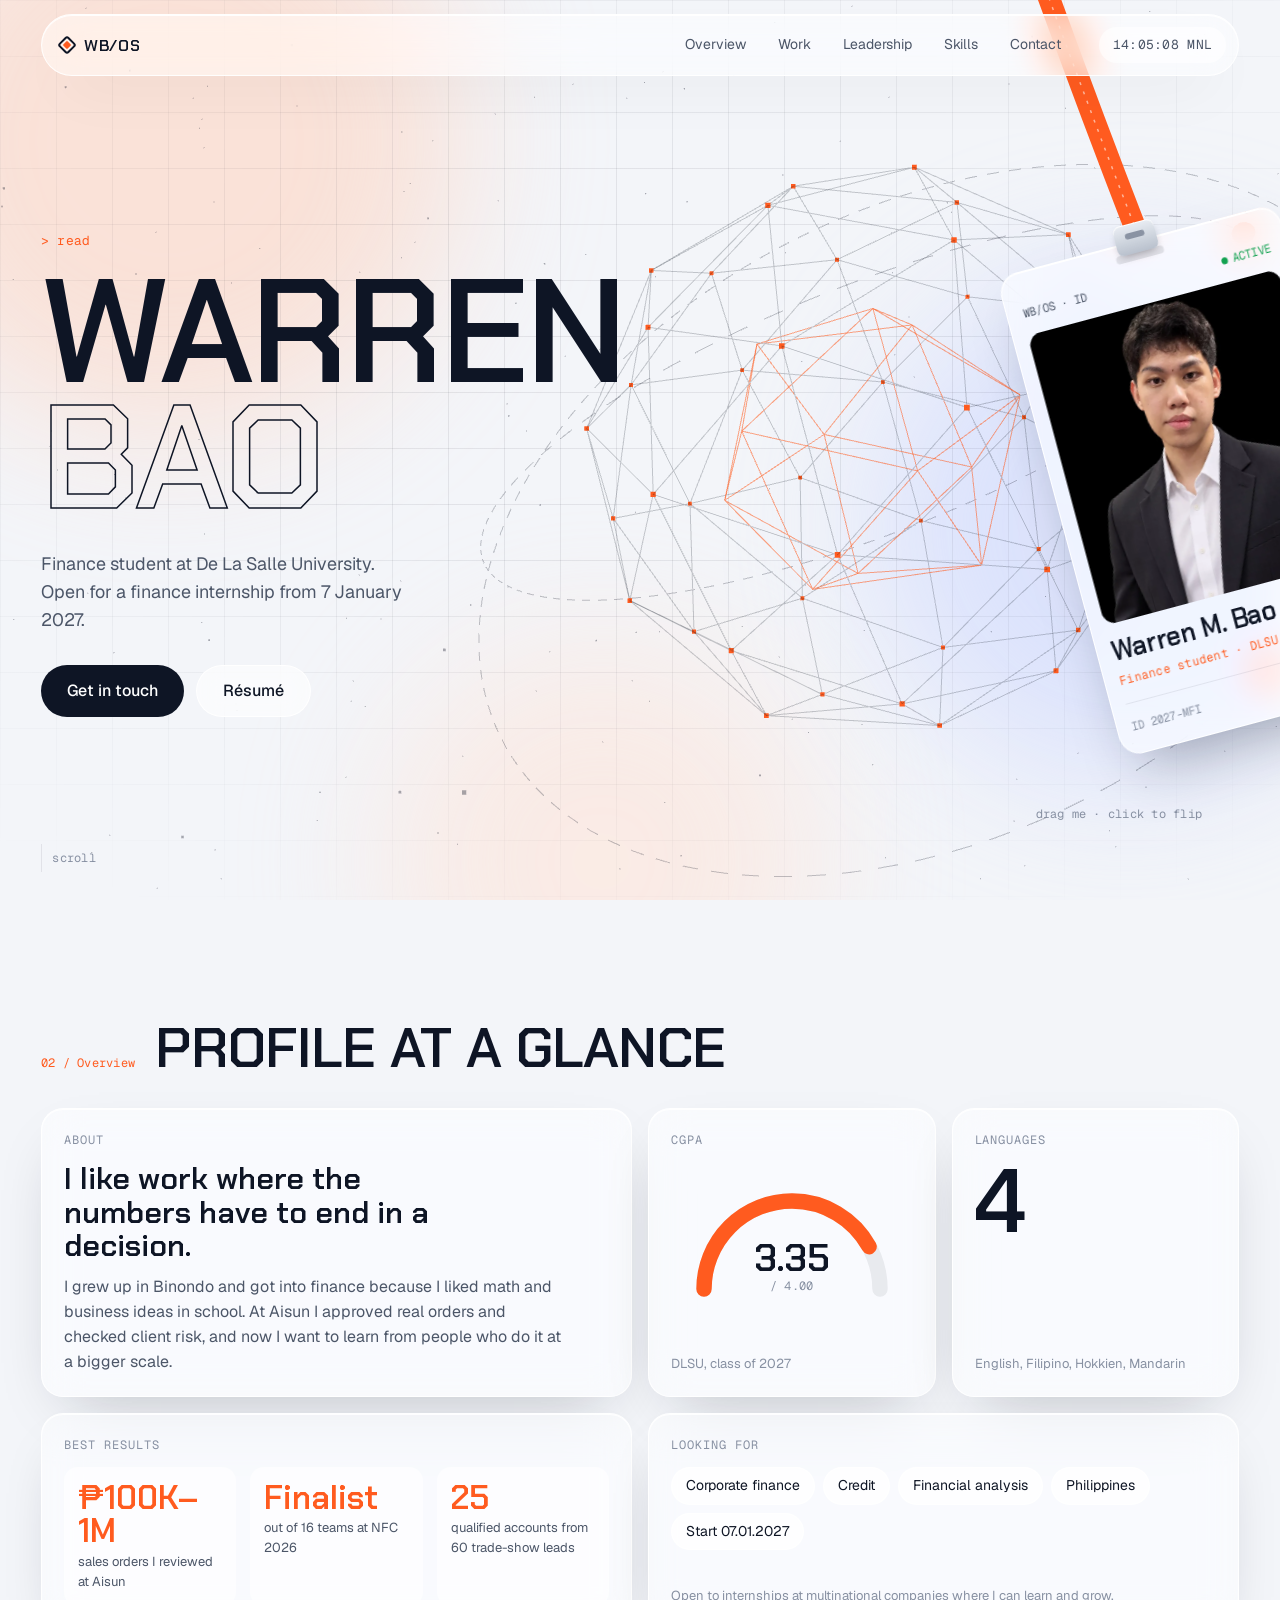
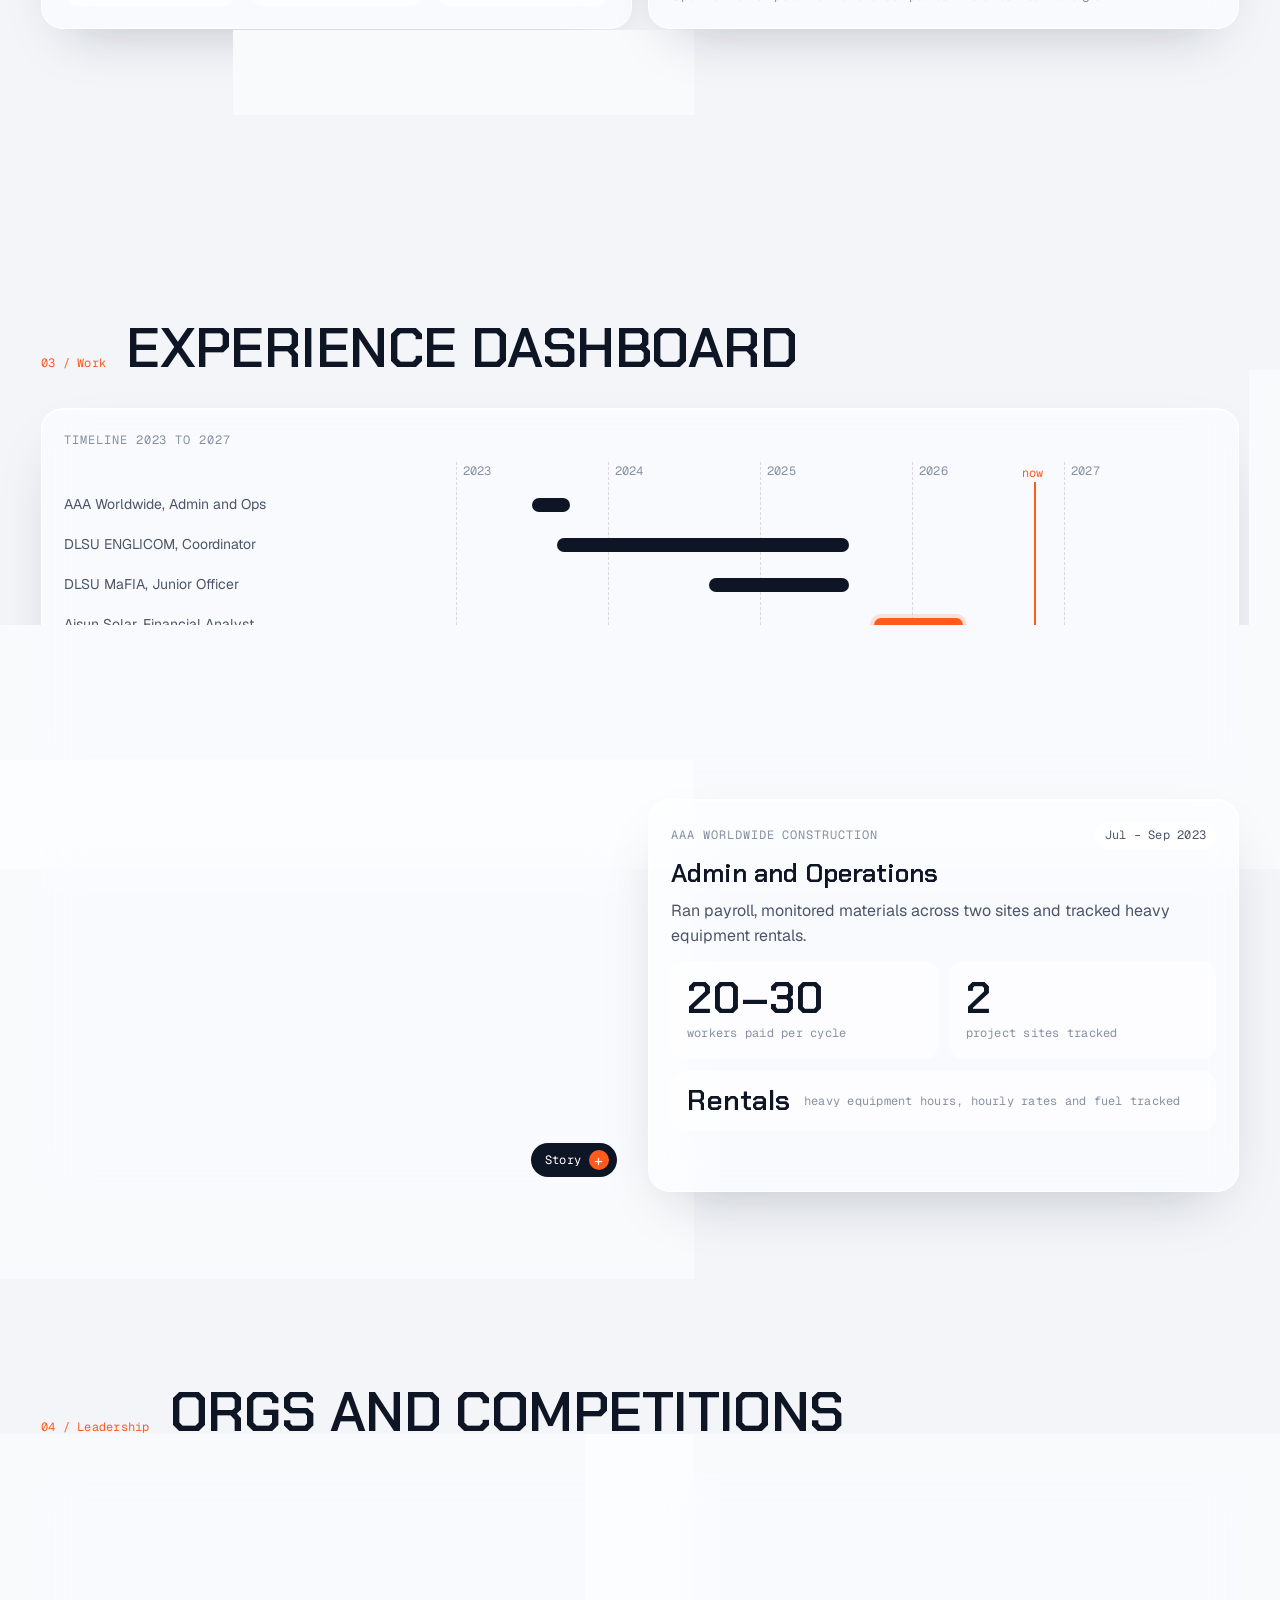
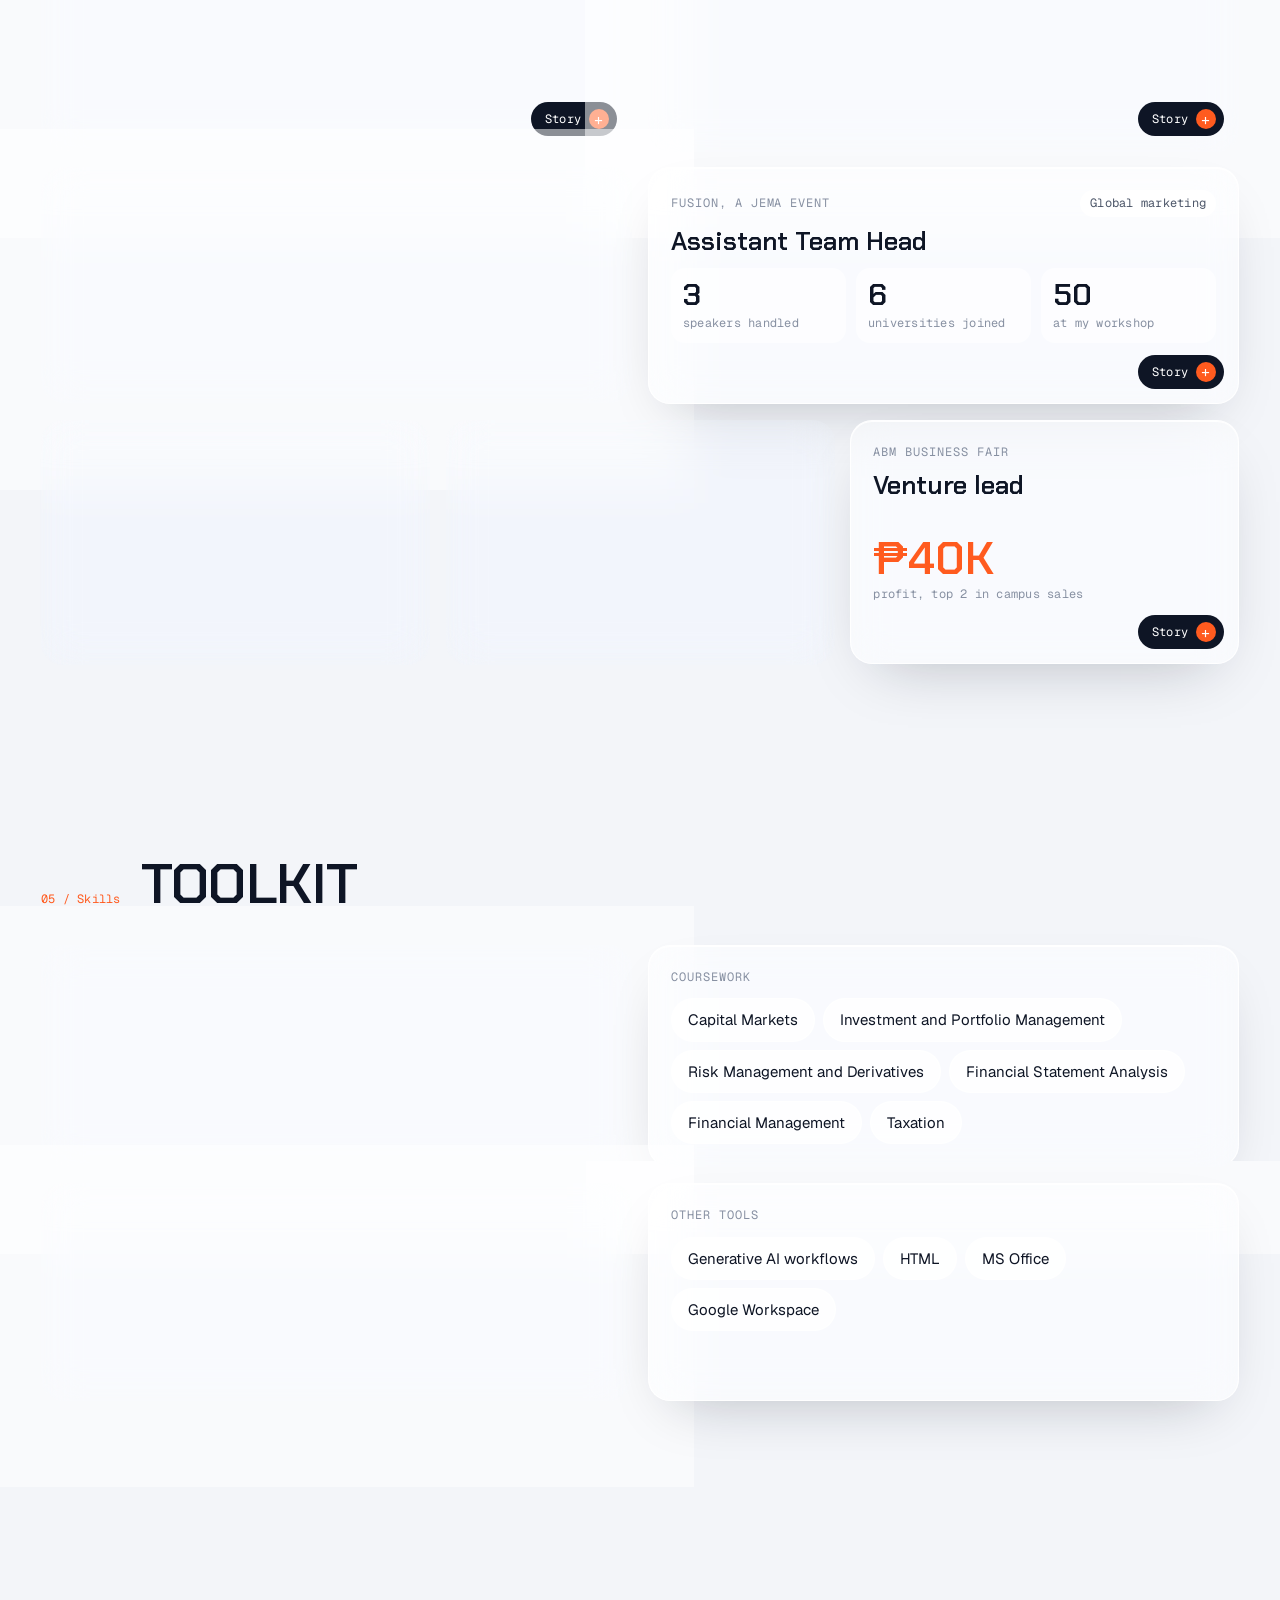
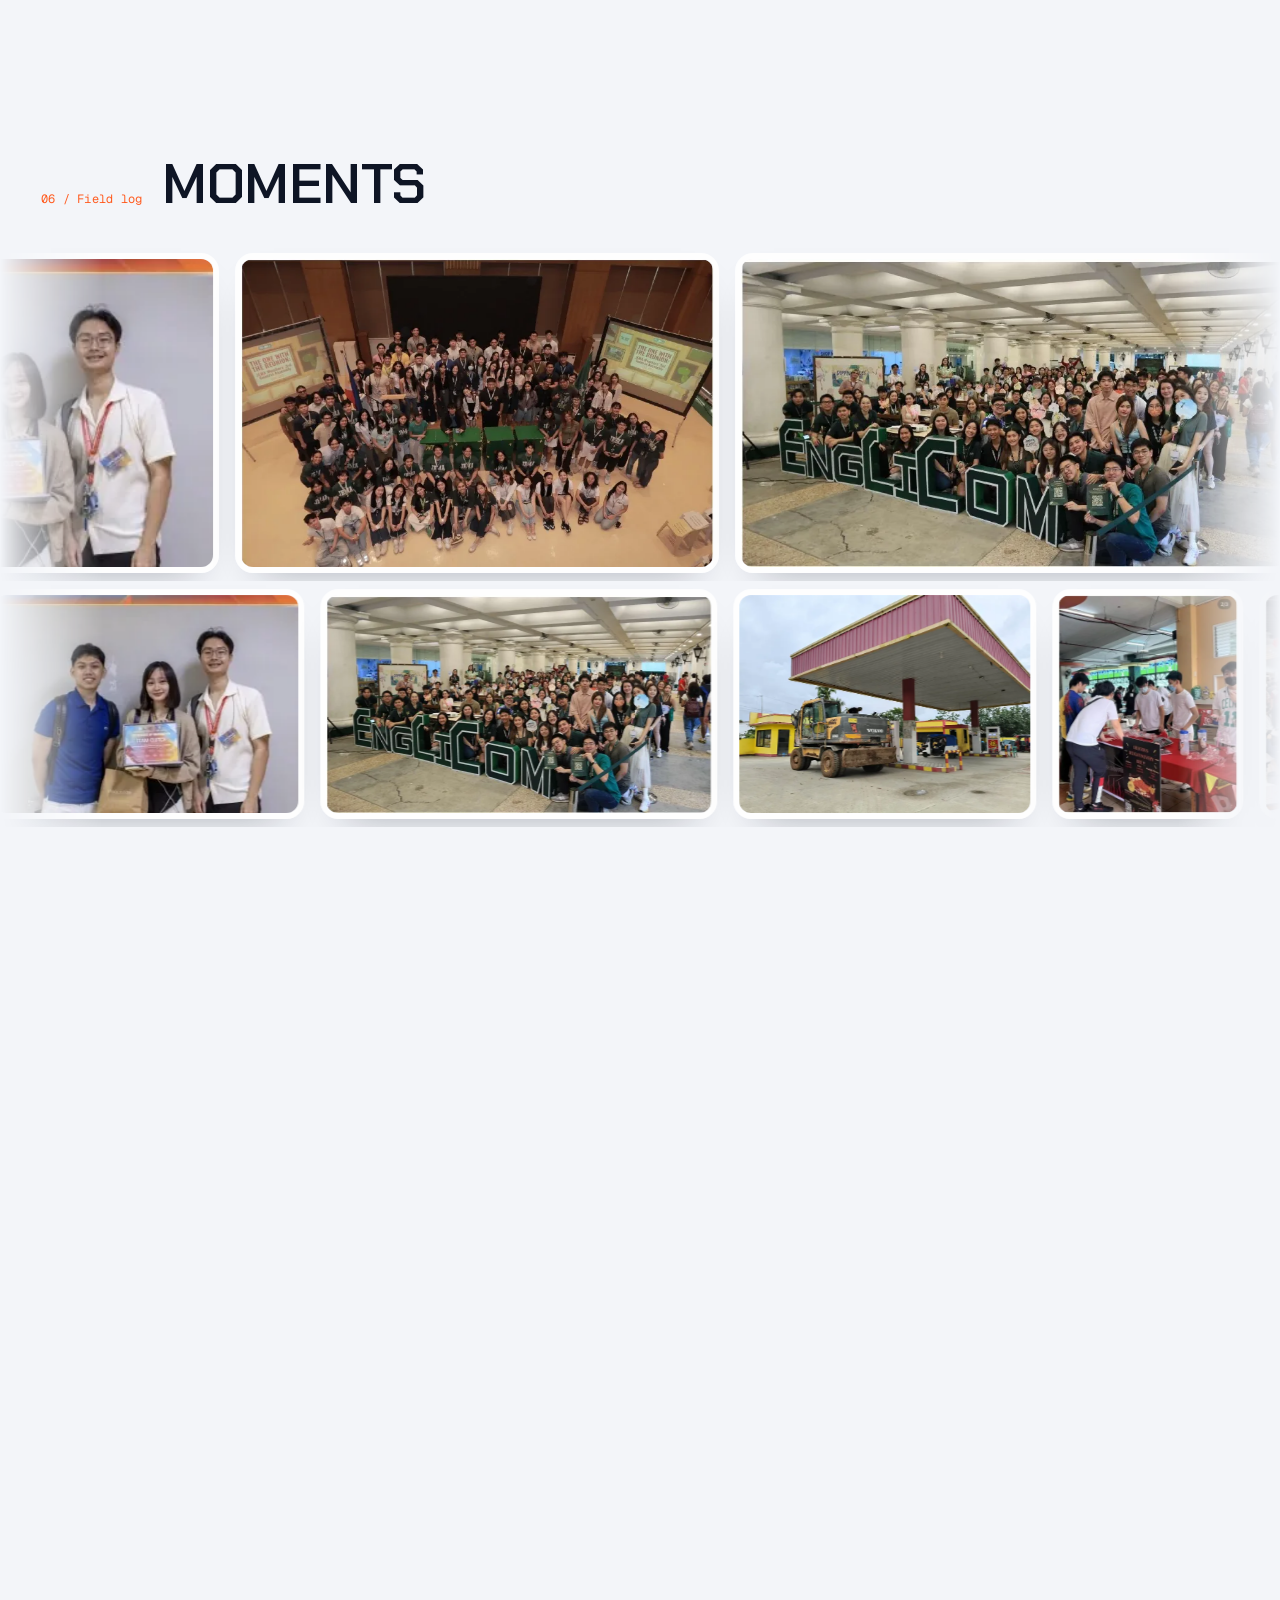
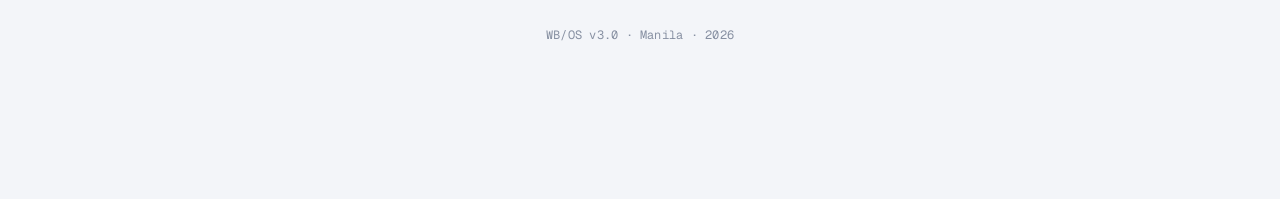
==== commit 79f8fc70: "Content pass: no repeated numbers, Aisun order range, MaFIA on-time record, ENGLICOM and Fusion card" ====
--- a/index.html
+++ b/index.html
@@ -58,7 +58,7 @@
         <h1 class="name" aria-label="Warren Bao"><span data-scramble>WARREN</span><span data-scramble>BAO</span></h1>
         <p class="lede">Finance student at De La Salle University.<br>Open for a finance internship from 7 January 2027.</p>
         <div class="cta-row">
-          <a class="btn btn-solid magnetic" href="#contact"><span>Hire me</span></a>
+          <a class="btn btn-solid magnetic" href="#contact"><span>Get in touch</span></a>
           <a class="btn btn-glass magnetic" href="Warren-Bao-Resume.pdf" target="_blank" rel="noopener"><span>Résumé</span></a>
         </div>
       </div>
@@ -123,9 +123,9 @@
         <article class="panel glass tilt span-2">
           <p class="p-label mono">Best results</p>
           <ul class="mini-stats">
-            <li><b data-count="42" data-suffix="%">42%</b><span>of the leads I sourced became accounts</span></li>
+            <li><b>₱100K–1M</b><span>sales orders I reviewed at Aisun</span></li>
             <li><b>Finalist</b><span>out of 16 teams at NFC 2026</span></li>
-            <li><b data-count="40" data-prefix="₱" data-suffix="K">₱40K</b><span>profit, top 2 in campus sales</span></li>
+            <li><b data-count="25">25</b><span>qualified accounts from 60 trade-show leads</span></li>
           </ul>
         </article>
         <article class="panel glass tilt span-2">
@@ -133,7 +133,7 @@
           <ul class="chips">
             <li>Corporate finance</li><li>Credit</li><li>Financial analysis</li><li>Philippines</li><li>Start 07.01.2027</li>
           </ul>
-          <p class="p-foot">Open to internships at multinational companies where I can learn and lead.</p>
+          <p class="p-foot">Open to internships at multinational companies where I can learn and grow.</p>
         </article>
       </div>
     </section>
@@ -160,14 +160,15 @@
         <article class="panel glass tilt span-2 has-story">
           <div class="p-top"><p class="p-label mono">Aisun Solar Trading Inc.</p><p class="pill mono">Oct 2025 – May 2026</p></div>
           <h3>Financial Analyst</h3>
-          <p class="p-body">Approved daily sales orders and decided which big orders to release, hold or pass to management.</p>
-          <div class="funnel" aria-label="Lead funnel">
-            <div class="f-row"><span class="mono">Leads sourced</span><span class="f-bar" style="--w:100"><b data-count="60">60</b></span></div>
-            <div class="f-row"><span class="mono">Qualified accounts</span><span class="f-bar hot" style="--w:41.7"><b data-count="25">25</b></span></div>
-          </div>
-          <p class="p-foot mono">Conversion 42% at trade conventions</p>
-          <button type="button" class="story-btn mono" data-story aria-expanded="false"><span>Story</span><i aria-hidden="true">+</i></button>
-          <div class="story" role="region" aria-label="Story"><p>I checked every sales order before it was released, looking at the pricing, margins and payment terms. For big orders I looked at the client's history first, then decided if I could approve it, hold it until payment came in, or pass it up to management. I also matched our sales, collections and inventory records and flagged anything that did not add up.</p></div>
+          <p class="p-body">I reviewed every sales order before release and decided what happened to the big ones.</p>
+          <div class="flow mono" aria-label="Order review flow">
+            <span class="f-in">Sales order<em>₱100K – ₱1M</em></span>
+            <i aria-hidden="true"></i>
+            <span class="f-out"><b class="ok">Approve</b><b class="hold">Hold for payment</b><b class="up">Refer to management</b></span>
+          </div>
+          <p class="p-foot mono">Also matched sales, collections and inventory records</p>
+          <button type="button" class="story-btn mono" data-story aria-expanded="false"><span>Story</span><i aria-hidden="true">+</i></button>
+          <div class="story" role="region" aria-label="Story"><p>I checked every sales order before it was released, looking at the pricing, margins and payment terms. Most orders were between ₱100,000 and ₱1,000,000. For the big ones I looked at the client's history first, then decided if I could approve it, hold it until payment came in, or pass it up to management. I also sourced 60 leads at trade conventions, and 25 of them became qualified accounts.</p></div>
         </article>
 
         <article class="panel glass tilt span-2 has-story">
@@ -189,54 +190,70 @@
     <section class="screen" id="lead">
       <header class="sec-head"><p class="mono tag">04 / Leadership</p><h2 data-scramble-h>Orgs and competitions</h2></header>
       <div class="dash dash-lead">
-        <article class="panel glass tilt span-2 nfc has-story">
+        <article class="panel glass tilt c6 nfc has-story">
           <div class="p-top"><p class="p-label mono">National Finance Congress</p><p class="pill mono">Jul 2026</p></div>
           <div class="hexmark" aria-hidden="true"><svg viewBox="0 0 100 100"><polygon points="50,4 93,27 93,73 50,96 7,73 7,27"/><polygon class="in" points="50,16 82,33 82,67 50,84 18,67 18,33"/></svg><b>F</b></div>
           <h3>Case competition finalist</h3>
-          <p class="p-body">Reached the finals out of 16 teams with a case on a rural bank's licensing risk.</p>
+          <p class="p-body">Our case was a rural bank close to a BSP reclassification.</p>
           <div class="case-meter" aria-label="Non-local accounts at 28 percent, reclassification at 30 percent">
             <div class="cm-bar"><i style="--w:28"></i><b style="--w:30"></b></div>
             <div class="cm-legend mono"><span>Non-local accounts <strong>28%</strong></span><span>BSP trigger <strong>30%</strong></span></div>
           </div>
           <button type="button" class="story-btn mono" data-story aria-expanded="false"><span>Story</span><i aria-hidden="true">+</i></button>
-          <div class="story" role="region" aria-label="Story"><p>Our case was a rural bank with 28% non-local accounts. That was only 2 points away from a BSP reclassification that would raise its capital requirement 8 times. We recommended getting more local clients to bring that share down so the bank can keep its current license, and we defended it in front of a panel of finance professionals.</p></div>
-        </article>
-        <article class="panel glass tilt span-2 has-story">
+          <div class="story" role="region" aria-label="Story"><p>The bank had 28% non-local accounts, only 2 points away from a BSP reclassification that would raise its capital requirement 8 times. We recommended getting more local clients to bring that share down so the bank can keep its current license. We reached the finals out of 16 teams and defended our answer in front of a panel of finance professionals.</p></div>
+        </article>
+        <article class="panel glass tilt c6 has-story">
           <div class="p-top"><p class="p-label mono">DLSU JEMA</p><p class="pill mono">Sep 2025 – now</p></div>
           <h3>AVP for Documentation</h3>
           <div class="steps mono"><span>JEMA Elite · 2025</span><i></i><span class="on">AVP · 2026</span></div>
-          <p class="p-body">Promoted after a year in Internal Relations. I now review event reports and official records before they are submitted.</p>
-          <button type="button" class="story-btn mono" data-story aria-expanded="false"><span>Story</span><i aria-hidden="true">+</i></button>
-          <div class="story" role="region" aria-label="Story"><p>I joined as JEMA Elite for Internal Relations in September 2025, where I helped run member activities and event logistics. In September 2026 I was promoted to Assistant Vice President for Documentation. Now I oversee the documents for org events and work with the officers so approvals are done before the deadline.</p></div>
-        </article>
-        <article class="panel glass tilt has-story">
+          <div class="trio">
+            <div><b>3</b><span class="mono">events run as Elite</span></div>
+            <div><b>10</b><span class="mono">members on my team</span></div>
+            <div><b>300</b><span class="mono">booth visitors</span></div>
+          </div>
+          <button type="button" class="story-btn mono" data-story aria-expanded="false"><span>Story</span><i aria-hidden="true">+</i></button>
+          <div class="story" role="region" aria-label="Story"><p>I joined as JEMA Elite for Internal Relations in September 2025. I oversaw 3 events for 40+ attendees, led a 10-member team and ran a game booth that drew 300 participants. In September 2026 I was promoted to Assistant Vice President for Documentation, where I now review event reports and official records before they are submitted.</p></div>
+        </article>
+        <article class="panel glass tilt c6 has-story">
+          <div class="p-top"><p class="p-label mono">DLSU ENGLICOM</p><p class="pill mono">Sep 2023 – Aug 2025</p></div>
+          <h3>Committee Coordinator</h3>
+          <div class="trio">
+            <div><b data-count="12">12</b><span class="mono">events led</span></div>
+            <div><b data-count="600" data-suffix="+">600+</b><span class="mono">total attendance</span></div>
+            <div><b data-count="4">4</b><span class="mono">members trained</span></div>
+          </div>
+          <button type="button" class="story-btn mono" data-story aria-expanded="false"><span>Story</span><i aria-hidden="true">+</i></button>
+          <div class="story" role="region" aria-label="Story"><p>I was a committee coordinator for socials and culturals for two years. I led 12 org events from planning to the day itself with over 600 people attending in total, ran booths at university-wide events and trained 4 new members who became the next officers.</p></div>
+        </article>
+        <article class="panel glass tilt c6 has-story">
+          <div class="p-top"><p class="p-label mono">Fusion, a JEMA event</p><p class="pill mono">Global marketing</p></div>
+          <h3>Assistant Team Head</h3>
+          <div class="trio">
+            <div><b data-count="3">3</b><span class="mono">speakers handled</span></div>
+            <div><b data-count="6">6</b><span class="mono">universities joined</span></div>
+            <div><b data-count="50">50</b><span class="mono">at my workshop</span></div>
+          </div>
+          <button type="button" class="story-btn mono" data-story aria-expanded="false"><span>Story</span><i aria-hidden="true">+</i></button>
+          <div class="story" role="region" aria-label="Story"><p>I was assistant team head for networking and competitors. I coordinated our 3 guest speakers, set up networking sessions for delegates from 6 universities, and hosted a workshop on marketing basics for 50 attendees.</p></div>
+        </article>
+        <article class="panel glass tilt c4 has-story">
           <p class="p-label mono">DLSU MaFIA</p>
           <h3>Junior Officer</h3>
-          <div class="bars">
-            <div><span class="mono">Reports checked</span><i style="--w:100"></i><b>8</b></div>
-            <div><span class="mono">Events filed on time</span><i style="--w:75"></i><b>6</b></div>
-          </div>
-          <button type="button" class="story-btn mono" data-story aria-expanded="false"><span>Story</span><i aria-hidden="true">+</i></button>
-          <div class="story" role="region" aria-label="Story"><p>I checked event financial reports against the actual expenses and receipts, and fixed the errors before they were submitted.</p></div>
-        </article>
-        <article class="panel glass tilt has-story">
-          <p class="p-label mono">DLSU ENGLICOM</p>
-          <h3>Coordinator</h3>
-          <div class="bars">
-            <div><span class="mono">Events led</span><i style="--w:100"></i><b>5</b></div>
-            <div><span class="mono">Members trained</span><i style="--w:60"></i><b>3</b></div>
-          </div>
-                  <button type="button" class="story-btn mono" data-story aria-expanded="false"><span>Story</span><i aria-hidden="true">+</i></button>
-          <div class="story" role="region" aria-label="Story"><p>I was a committee coordinator for socials and culturals from my first year. I led org events from planning to the day itself, ran booths at university-wide events, and trained new members in documentation and event work.</p></div>
-        </article>
-        <article class="panel glass tilt has-story">
+          <div class="duo">
+            <div><b data-count="8">8</b><span class="mono">event reports checked</span></div>
+            <div><b>0</b><span class="mono">late submissions</span></div>
+          </div>
+          <button type="button" class="story-btn mono" data-story aria-expanded="false"><span>Story</span><i aria-hidden="true">+</i></button>
+          <div class="story" role="region" aria-label="Story"><p>I checked event financial reports against the actual expenses and receipts and fixed the errors before they were submitted. I also handled the paperwork and approvals for 6 events, and none of them were late.</p></div>
+        </article>
+        <article class="panel glass tilt c4 has-story">
           <p class="p-label mono">Medical Mission</p>
           <h3>Fundraising</h3>
           <p class="delta up"><b data-count="35" data-prefix="₱" data-suffix="K">₱35K</b><span class="mono">raised for children's healthcare</span></p>
           <button type="button" class="story-btn mono" data-story aria-expanded="false"><span>Story</span><i aria-hidden="true">+</i></button>
           <div class="story" role="region" aria-label="Story"><p>We sold movie tickets to raise money for children's healthcare. I handled procurement and inventory, and I got the mascot service down from ₱4,000 to ₱3,000 so more money went to the program.</p></div>
         </article>
-        <article class="panel glass tilt has-story">
+        <article class="panel glass tilt c4 has-story">
           <p class="p-label mono">ABM Business Fair</p>
           <h3>Venture lead</h3>
           <p class="delta up"><b data-count="40" data-prefix="₱" data-suffix="K">₱40K</b><span class="mono">profit, top 2 in campus sales</span></p>
@@ -250,6 +267,14 @@
     <section class="screen" id="skills">
       <header class="sec-head"><p class="mono tag">05 / Skills</p><h2 data-scramble-h>Toolkit</h2></header>
       <div class="dash dash-skills">
+        <article class="panel glass tilt span-2">
+          <p class="p-label mono">Core skills</p>
+          <ul class="chips big key"><li>Credit and transaction review</li><li>Financial analysis</li><li>Reconciliation</li><li>Excel and Google Sheets</li><li>R Studio</li></ul>
+        </article>
+        <article class="panel glass tilt span-2">
+          <p class="p-label mono">Coursework</p>
+          <ul class="chips big"><li>Capital Markets</li><li>Investment and Portfolio Management</li><li>Risk Management and Derivatives</li><li>Financial Statement Analysis</li><li>Financial Management</li><li>Taxation</li></ul>
+        </article>
         <article class="panel glass tilt span-2">
           <p class="p-label mono">Languages</p>
           <div class="lang">
@@ -260,16 +285,8 @@
           </div>
         </article>
         <article class="panel glass tilt span-2">
-          <p class="p-label mono">Tools</p>
-          <ul class="chips big"><li>Excel and Google Sheets</li><li>R Studio</li><li>MS Office</li><li>Google Workspace</li><li>HTML</li><li>Generative AI workflows</li></ul>
-        </article>
-        <article class="panel glass tilt span-2">
-          <p class="p-label mono">Analysis</p>
-          <ul class="chips big"><li>Financial analysis</li><li>Credit and transaction review</li><li>Reconciliation</li><li>Data-driven decisions</li></ul>
-        </article>
-        <article class="panel glass tilt span-2">
-          <p class="p-label mono">Coursework</p>
-          <ul class="chips big"><li>Capital Markets</li><li>Investment and Portfolio Management</li><li>Risk Management and Derivatives</li><li>Financial Statement Analysis</li><li>Financial Management</li><li>Taxation</li></ul>
+          <p class="p-label mono">Other tools</p>
+          <ul class="chips big"><li>Generative AI workflows</li><li>HTML</li><li>MS Office</li><li>Google Workspace</li></ul>
         </article>
       </div>
     </section>
--- a/css/site.css
+++ b/css/site.css
@@ -250,7 +250,7 @@
 .strap path { fill: none; stroke-linecap: butt; }
 .strap [data-strap-path] { stroke: var(--signal); stroke-width: 22; }
 .strap .strap-edge { stroke: rgba(255, 255, 255, 0.55); stroke-width: 1.5; stroke-dasharray: 3 7; }
-.badge { position: absolute; left: 0; top: 0; width: 320px; transform-origin: 50% 0; touch-action: none; cursor: grab; user-select: none; -webkit-user-select: none; perspective: 1200px; will-change: transform; outline: none; }
+.badge { position: absolute; left: 0; top: 0; width: 320px; transform-origin: 50% 0; touch-action: pan-y; cursor: grab; user-select: none; -webkit-user-select: none; perspective: 1200px; will-change: transform; outline: none; }
 .badge:active { cursor: grabbing; }
 .badge:focus-visible .face { outline: 2px solid var(--signal); outline-offset: 4px; }
 .clip { position: absolute; left: 50%; top: -18px; width: 46px; height: 30px; margin-left: -23px; border-radius: 8px 8px 6px 6px; background: linear-gradient(180deg, #e9edf3, #b9c1cd); box-shadow: inset 0 1px 0 #fff, 0 4px 10px -4px rgba(14, 21, 37, 0.4); z-index: 3; }
@@ -381,20 +381,6 @@
   .f-row { grid-template-columns: 96px 1fr; }
   .twin b { font-size: 34px; }
 
-  /* Leadership: the four small cards become a 2 by 2 grid */
-  .dash-lead { grid-template-columns: 1fr 1fr; }
-  .dash-lead > .span-2 { grid-column: 1 / -1; }
-  .dash-lead > :not(.span-2) { padding: 14px 14px 52px; }
-  .dash-lead > :not(.span-2) h3 { font-size: 18px; }
-  .dash-lead > :not(.span-2) .p-label { font-size: 12px; }
-  .dash-lead .bars div { grid-template-columns: 1fr auto; font-size: 12px; }
-  .dash-lead .bars b { font-size: 17px; }
-  .dash-lead .delta b { font-size: 32px; }
-  .dash-lead .delta span { font-size: 12px; }
-  .dash-lead > :not(.span-2) .story-btn { right: 10px; bottom: 10px; height: 34px; padding: 0 7px 0 12px; }
-  .dash-lead > :not(.span-2) .story { padding: 16px 14px 52px; }
-  .dash-lead > :not(.span-2) .story p { font-size: 13px; }
-  .dash-lead > :not(.span-2) .story::before { top: 14px; left: 14px; }
   .nfc .hexmark { width: 56px; height: 56px; top: 50px; right: 14px; }
   .nfc h3, .nfc .p-body { max-width: calc(100% - 64px); }
 
@@ -416,3 +402,58 @@
   .dock a { min-width: 52px; font-size: 10.5px; }
   .mini-stats { grid-template-columns: 1fr; }
 }
+
+/* Leadership grid: 12 columns, wide cards then three small ones */
+.dash-lead { grid-template-columns: repeat(12, minmax(0, 1fr)); }
+.dash-lead .c6 { grid-column: span 6; }
+.dash-lead .c4 { grid-column: span 4; }
+.trio, .duo { display: grid; grid-template-columns: repeat(3, minmax(0, 1fr)); gap: 10px; margin-top: auto; }
+.duo { grid-template-columns: 1fr 1fr; }
+.trio div, .duo div { display: grid; gap: 4px; align-content: start; padding: 12px; border-radius: 14px; background: rgba(255, 255, 255, 0.6); }
+.trio b, .duo b { font: 600 clamp(26px, 2.4vw, 36px)/1 var(--display); }
+.trio span, .duo span { font-size: 12px; color: var(--ink-3); line-height: 1.35; }
+.duo div:last-child b { color: #12a150; }
+
+/* Aisun order flow */
+.flow { display: grid; grid-template-columns: auto 1fr auto; align-items: center; gap: 12px; margin-top: 4px; }
+.flow .f-in { display: grid; gap: 4px; padding: 12px 14px; border-radius: 14px; background: var(--ink); color: #fff; font-size: 12px; }
+.flow .f-in em { font: 600 20px var(--display); font-style: normal; color: var(--signal); white-space: nowrap; }
+.flow > i { height: 2px; min-width: 24px; background: linear-gradient(90deg, var(--ink), var(--signal)); position: relative; }
+.flow > i::after { content: ""; position: absolute; right: -2px; top: -4px; border: 5px solid transparent; border-left-color: var(--signal); }
+.flow .f-out { display: grid; gap: 6px; }
+.flow .f-out b { display: inline-flex; align-items: center; gap: 8px; font-weight: 500; font-size: 12px; padding: 6px 12px 6px 10px; border-radius: 999px; background: rgba(255, 255, 255, 0.85); white-space: nowrap; }
+.flow .f-out b::before { content: ""; width: 8px; height: 8px; border-radius: 50%; background: currentColor; flex: none; }
+.flow .ok::before { color: #12a150; } .flow .hold::before { color: #c98a00; } .flow .up::before { color: var(--signal); }
+.flow .f-out b { color: var(--ink); }
+.flow .ok::before { background: #12a150; } .flow .hold::before { background: #c98a00; } .flow .up::before { background: var(--signal); }
+.chips.key li { background: var(--ink); color: #fff; border-color: var(--ink); }
+.chips.key li:hover { background: var(--signal); border-color: var(--signal); }
+
+@media (max-width: 1000px) {
+  .dash-lead .c6 { grid-column: span 12; }
+  .dash-lead .c4 { grid-column: span 6; }
+  .dash-lead .c4:last-child { grid-column: span 12; }
+}
+@media (max-width: 640px) {
+  .dash-lead { grid-template-columns: 1fr 1fr; }
+  .dash-lead .c6, .dash-lead .c4:last-child { grid-column: 1 / -1; }
+  .dash-lead .c4 { grid-column: auto; padding: 14px 14px 52px; }
+  .dash-lead .c4 h3 { font-size: 18px; }
+  .dash-lead .c4 .delta b { font-size: 32px; }
+  .dash-lead .c4 .duo { grid-template-columns: 1fr; gap: 6px; }
+  .dash-lead .c4 .duo div { padding: 8px 10px; }
+  .dash-lead .c4 .duo b { font-size: 22px; }
+  .dash-lead .c4 .story-btn { right: 10px; bottom: 10px; height: 34px; padding: 0 7px 0 12px; }
+  .dash-lead .c4 .story { padding: 16px 14px 52px; }
+  .dash-lead .c4 .story p { font-size: 13px; }
+  .dash-lead .c4 .story::before { top: 14px; left: 14px; }
+  .trio { gap: 6px; }
+  .trio div { padding: 10px; }
+  .trio b { font-size: 24px; }
+  .flow { grid-template-columns: minmax(0, 1fr); }
+  .flow .f-in { justify-self: start; }
+  .flow > i { width: 2px; height: 18px; min-width: 0; margin-left: 20px; background: linear-gradient(var(--ink), var(--signal)); }
+  .flow > i::after { right: -4px; top: auto; bottom: -6px; border-left-color: transparent; border-top-color: var(--signal); }
+  .flow .f-out { display: flex; flex-wrap: wrap; gap: 6px; }
+  .flow .f-out b { font-size: 12px; padding: 6px 10px 6px 8px; }
+}
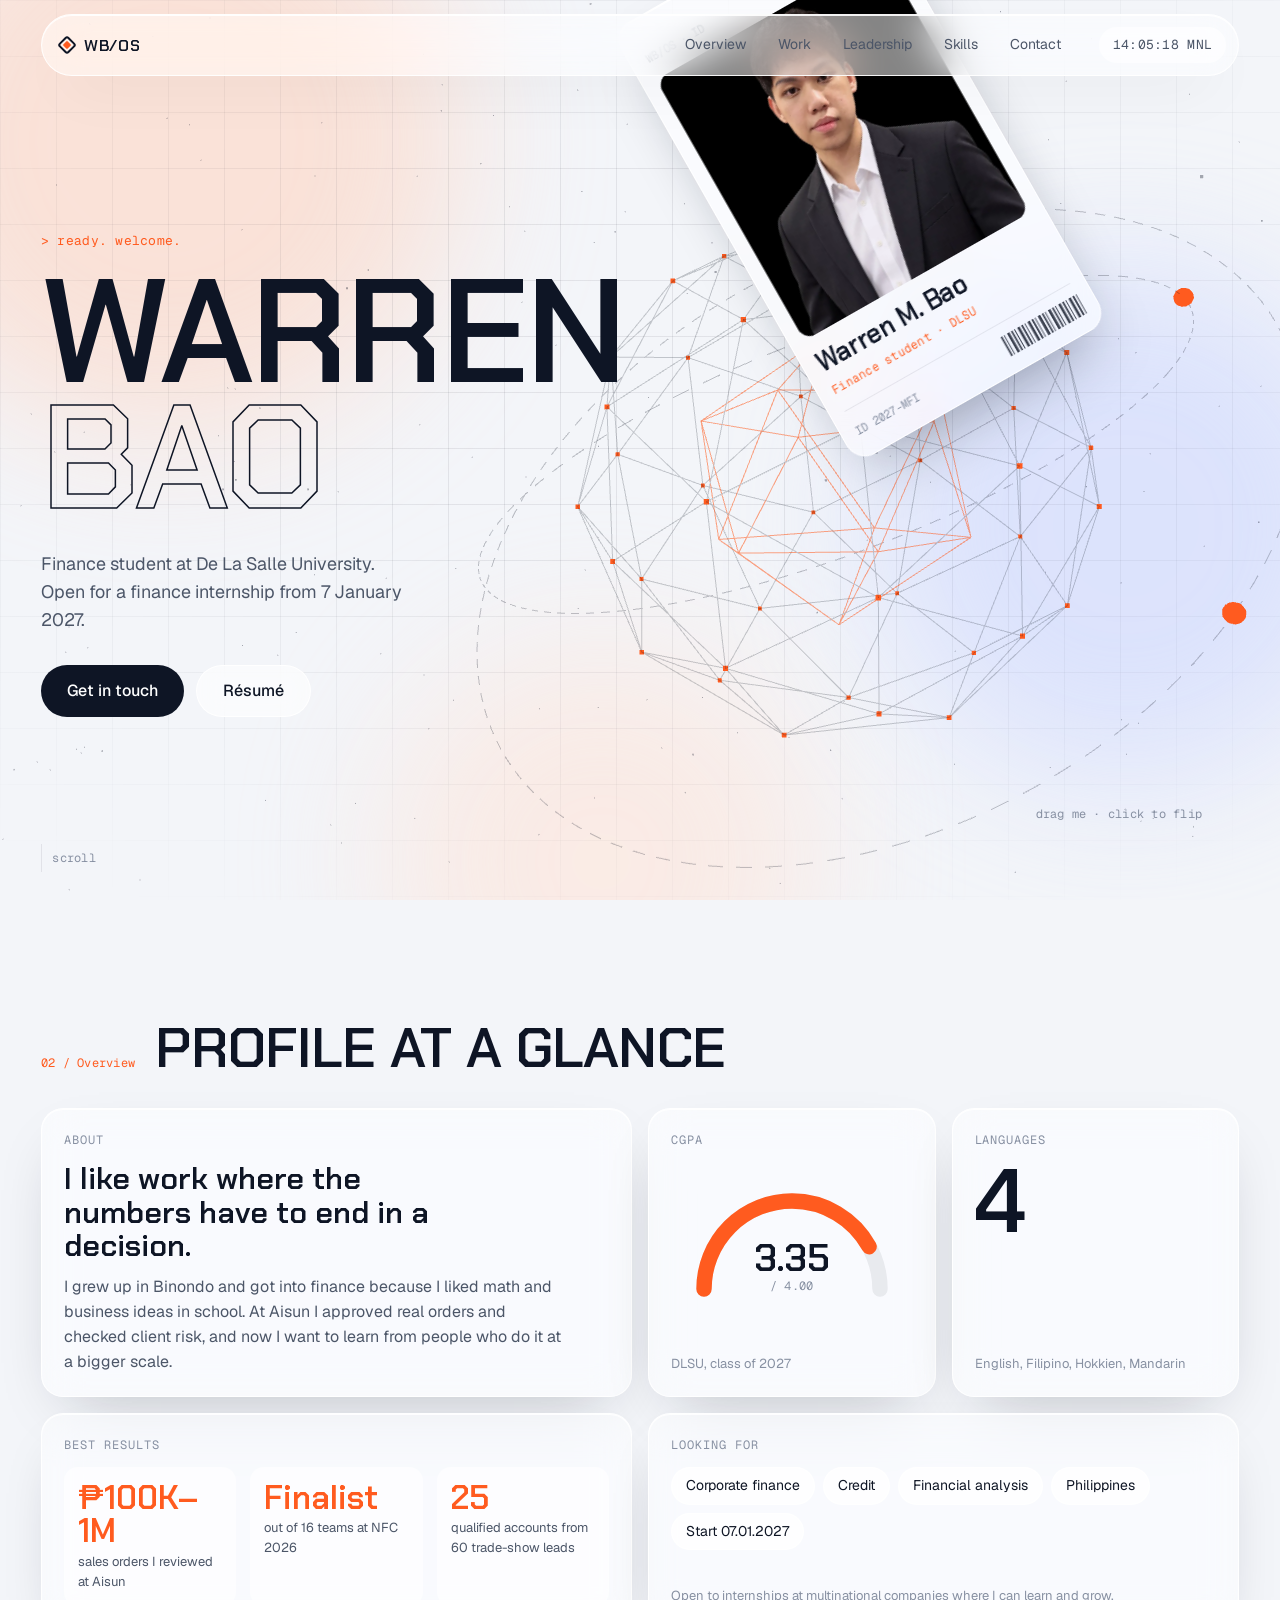
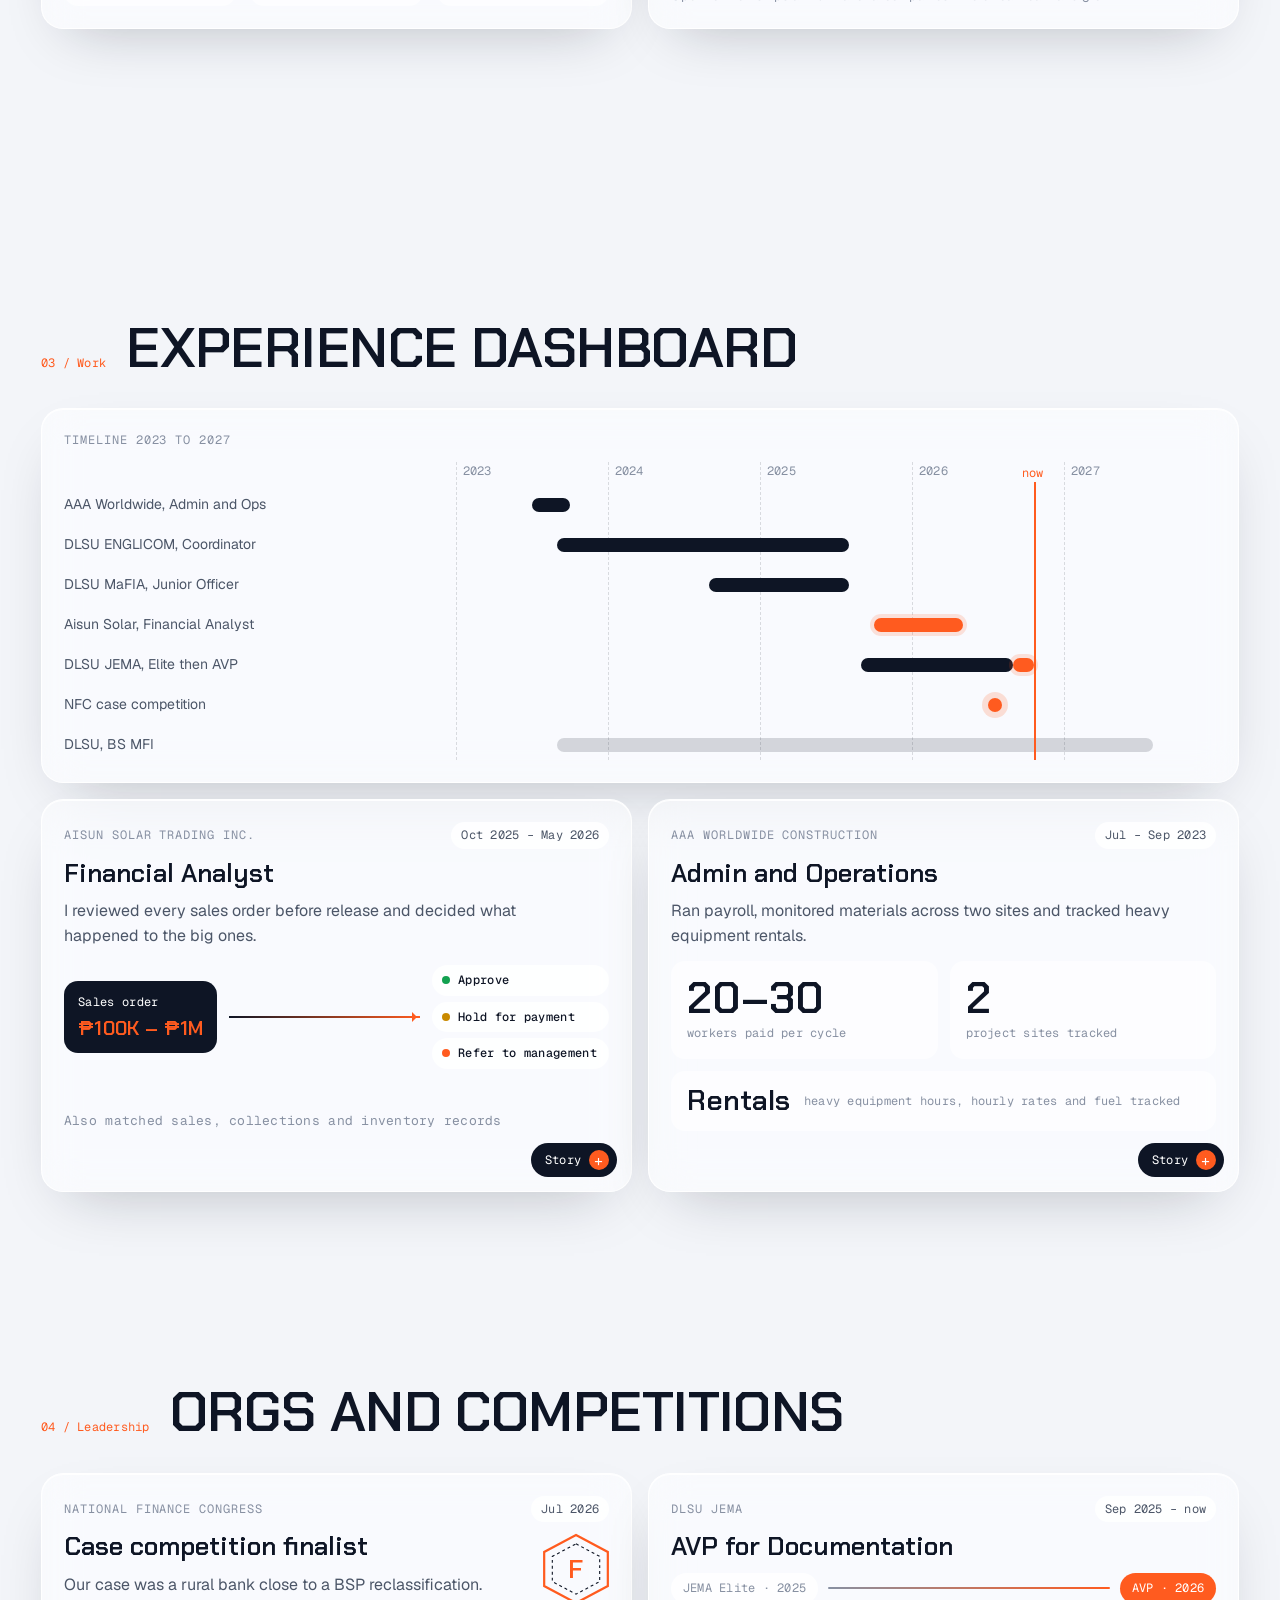
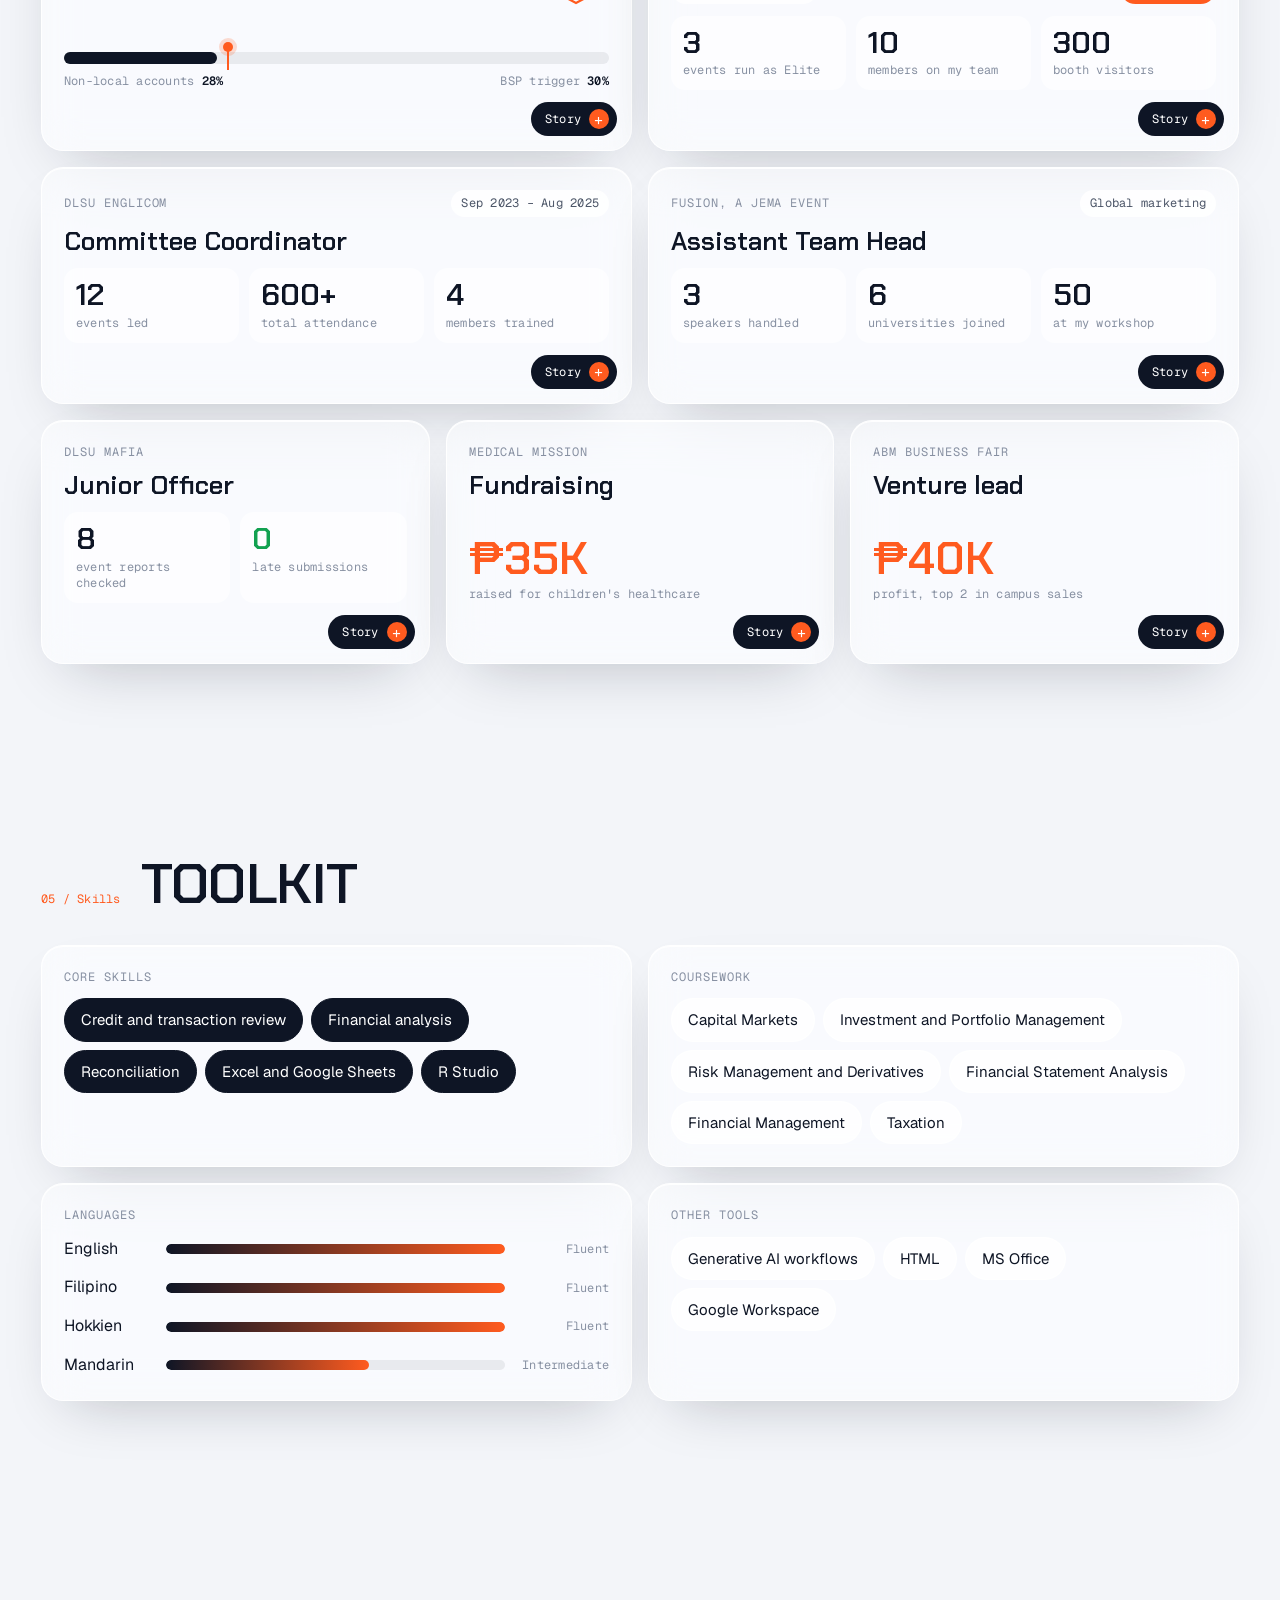
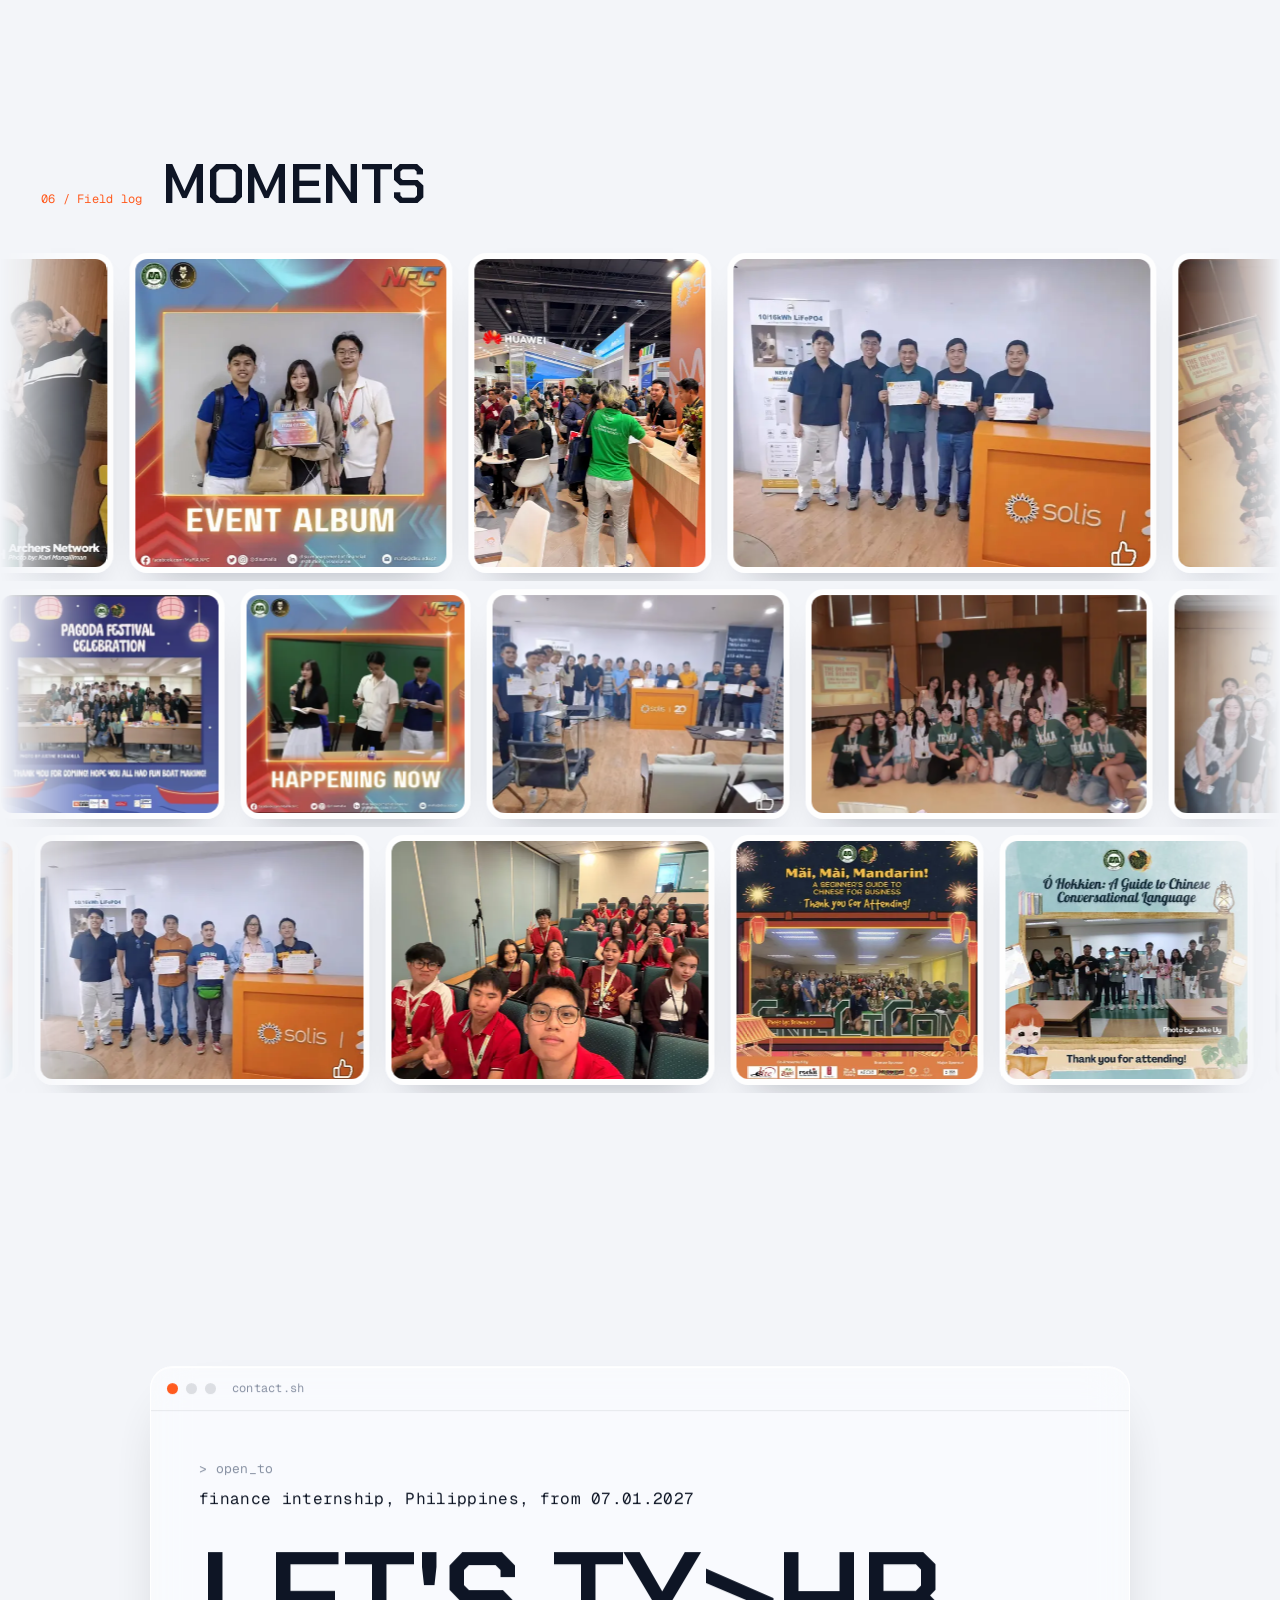
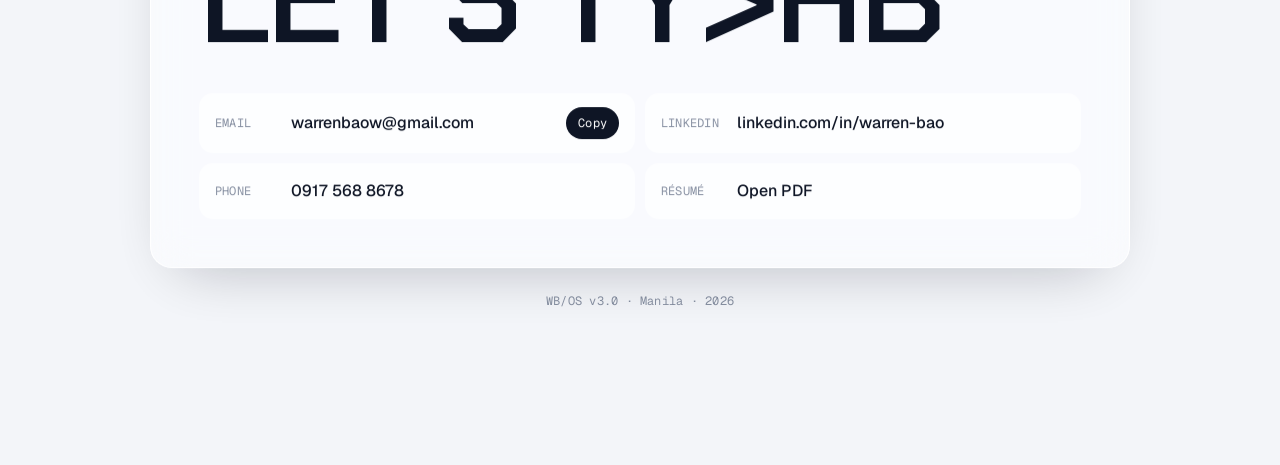
==== commit 2bc4932e: "Moments: 26 sharp photos from the resume PDF in three sliding rows Co-Authored-By: Claude Opus 5.5 <" ====
--- a/index.html
+++ b/index.html
@@ -296,24 +296,40 @@
       <header class="sec-head"><p class="mono tag">06 / Field log</p><h2 data-scramble-h>Moments</h2></header>
       <div class="reel" data-reel>
         <div class="track">
-          <img src="images/aisun-expo.webp" alt="Aisun Solar expo booth" width="440" height="558" loading="lazy">
-          <img src="images/nfc-finalists.webp" alt="NFC finalists" width="332" height="238" loading="lazy">
-          <img src="images/jema-assembly.webp" alt="JEMA general assembly" width="770" height="502" loading="lazy">
-          <img src="images/englicom.webp" alt="ENGLICOM org fair" width="770" height="436" loading="lazy">
-          <img src="images/abm-fair.webp" alt="ABM Business Fair booth" width="430" height="524" loading="lazy">
-          <img src="images/fusion.webp" alt="Fusion event team" width="542" height="360" loading="lazy">
-          <img src="images/aaa-site.webp" alt="AAA Worldwide project site" width="800" height="599" loading="lazy">
+          <img src="images/moments/m000.webp" alt="JEMA Fusion team" width="850" height="560" loading="lazy" decoding="async">
+          <img src="images/moments/m001.webp" alt="NFC finalists" width="566" height="560" loading="lazy" decoding="async">
+          <img src="images/moments/m013.webp" alt="Aisun Solar expo booth" width="420" height="560" loading="lazy" decoding="async">
+          <img src="images/moments/m009.webp" alt="Aisun team with Solis certificates" width="758" height="560" loading="lazy" decoding="async">
+          <img src="images/moments/m014.webp" alt="JEMA general assembly" width="857" height="560" loading="lazy" decoding="async">
+          <img src="images/moments/m021.webp" alt="ENGLICOM members" width="995" height="560" loading="lazy" decoding="async">
+          <img src="images/moments/m004.webp" alt="Medical Mission 2024" width="566" height="560" loading="lazy" decoding="async">
+          <img src="images/moments/m008.webp" alt="Aisun booth with clients" width="420" height="560" loading="lazy" decoding="async">
+          <img src="images/moments/m005.webp" alt="ABM Business Fair stall" width="459" height="560" loading="lazy" decoding="async">
         </div>
       </div>
       <div class="reel reverse" data-reel>
         <div class="track">
-          <img src="images/englicom.webp" alt="" width="770" height="436" loading="lazy">
-          <img src="images/aaa-site.webp" alt="" width="800" height="599" loading="lazy">
-          <img src="images/abm-fair.webp" alt="" width="430" height="524" loading="lazy">
-          <img src="images/aisun-expo.webp" alt="" width="440" height="558" loading="lazy">
-          <img src="images/fusion.webp" alt="" width="542" height="360" loading="lazy">
-          <img src="images/jema-assembly.webp" alt="" width="770" height="502" loading="lazy">
-          <img src="images/nfc-finalists.webp" alt="" width="332" height="238" loading="lazy">
+          <img src="images/moments/m003.webp" alt="NFC finals presentation" width="439" height="440" loading="lazy" decoding="async">
+          <img src="images/moments/m012.webp" alt="Aisun at a Solis event" width="589" height="440" loading="lazy" decoding="async">
+          <img src="images/moments/m015.webp" alt="JEMA members" width="675" height="440" loading="lazy" decoding="async">
+          <img src="images/moments/m017.webp" alt="JEMA event" width="665" height="440" loading="lazy" decoding="async">
+          <img src="images/moments/m022.webp" alt="ENGLICOM at the org fair" width="783" height="440" loading="lazy" decoding="async">
+          <img src="images/moments/m029.webp" alt="Friends at DLSU" width="330" height="440" loading="lazy" decoding="async">
+          <img src="images/moments/m006.webp" alt="ABM Business Fair team" width="355" height="440" loading="lazy" decoding="async">
+          <img src="images/moments/m024.webp" alt="ENGLICOM Pagoda Festival" width="441" height="440" loading="lazy" decoding="async">
+        </div>
+      </div>
+      <div class="reel slow" data-reel>
+        <div class="track">
+          <img src="images/moments/m002.webp" alt="NFC event crowd" width="444" height="440" loading="lazy" decoding="async">
+          <img src="images/moments/m010.webp" alt="Aisun team at Solis training" width="596" height="440" loading="lazy" decoding="async">
+          <img src="images/moments/m020.webp" alt="Event audience" width="586" height="440" loading="lazy" decoding="async">
+          <img src="images/moments/m026.webp" alt="ENGLICOM Mandarin workshop" width="446" height="440" loading="lazy" decoding="async">
+          <img src="images/moments/m028.webp" alt="ENGLICOM Hokkien workshop" width="447" height="440" loading="lazy" decoding="async">
+          <img src="images/moments/m030.webp" alt="ENGLICOM photo booth" width="660" height="440" loading="lazy" decoding="async">
+          <img src="images/moments/m007.webp" alt="Behind the camera at ABM" width="357" height="440" loading="lazy" decoding="async">
+          <img src="images/moments/m032.webp" alt="Photo strip" width="293" height="440" loading="lazy" decoding="async">
+          <img src="images/moments/m033.webp" alt="MaFIA online meeting" width="615" height="440" loading="lazy" decoding="async">
         </div>
       </div>
     </section>
--- a/css/site.css
+++ b/css/site.css
@@ -457,3 +457,6 @@
   .flow .f-out { display: flex; flex-wrap: wrap; gap: 6px; }
   .flow .f-out b { font-size: 12px; padding: 6px 10px 6px 8px; }
 }
+/* Third photo row */
+.reel.slow .track img { height: clamp(150px, 20vw, 250px); }
+@media (max-width: 640px) { .reel.slow .track img { height: 150px; } }
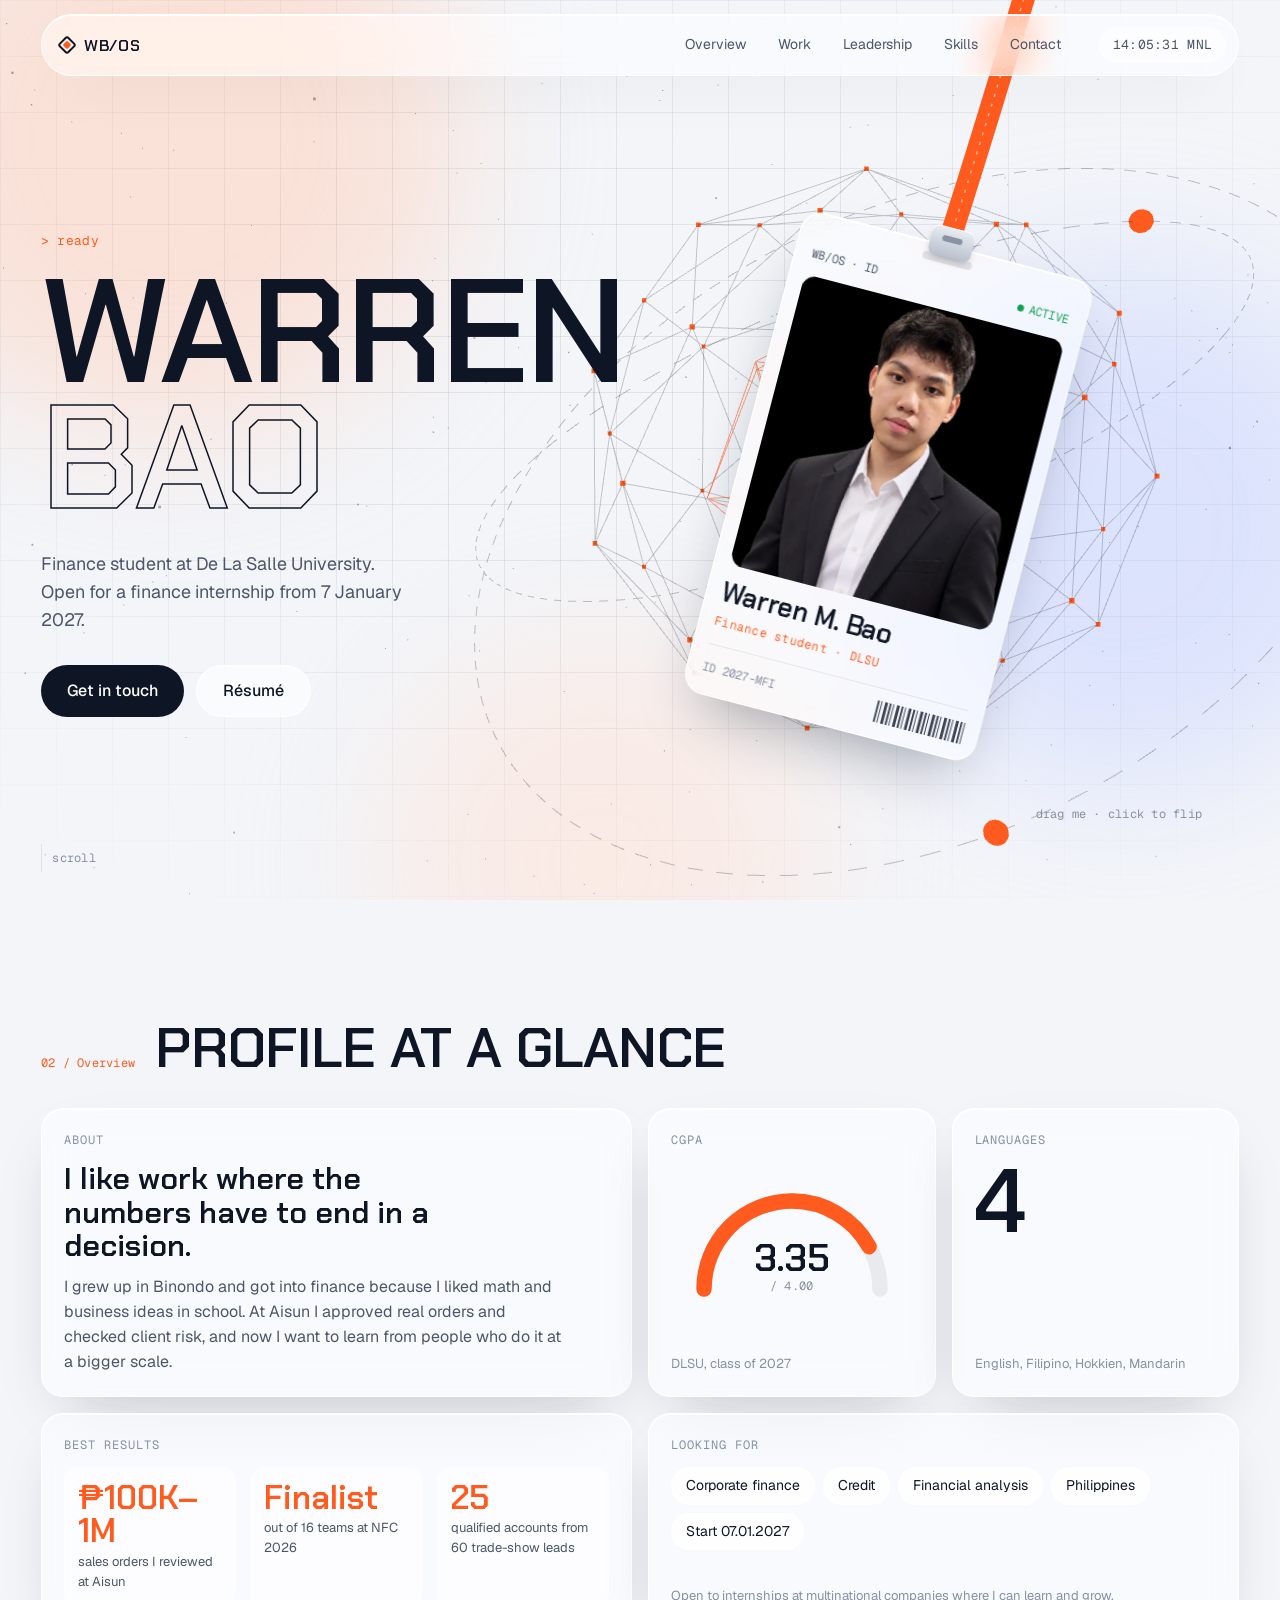
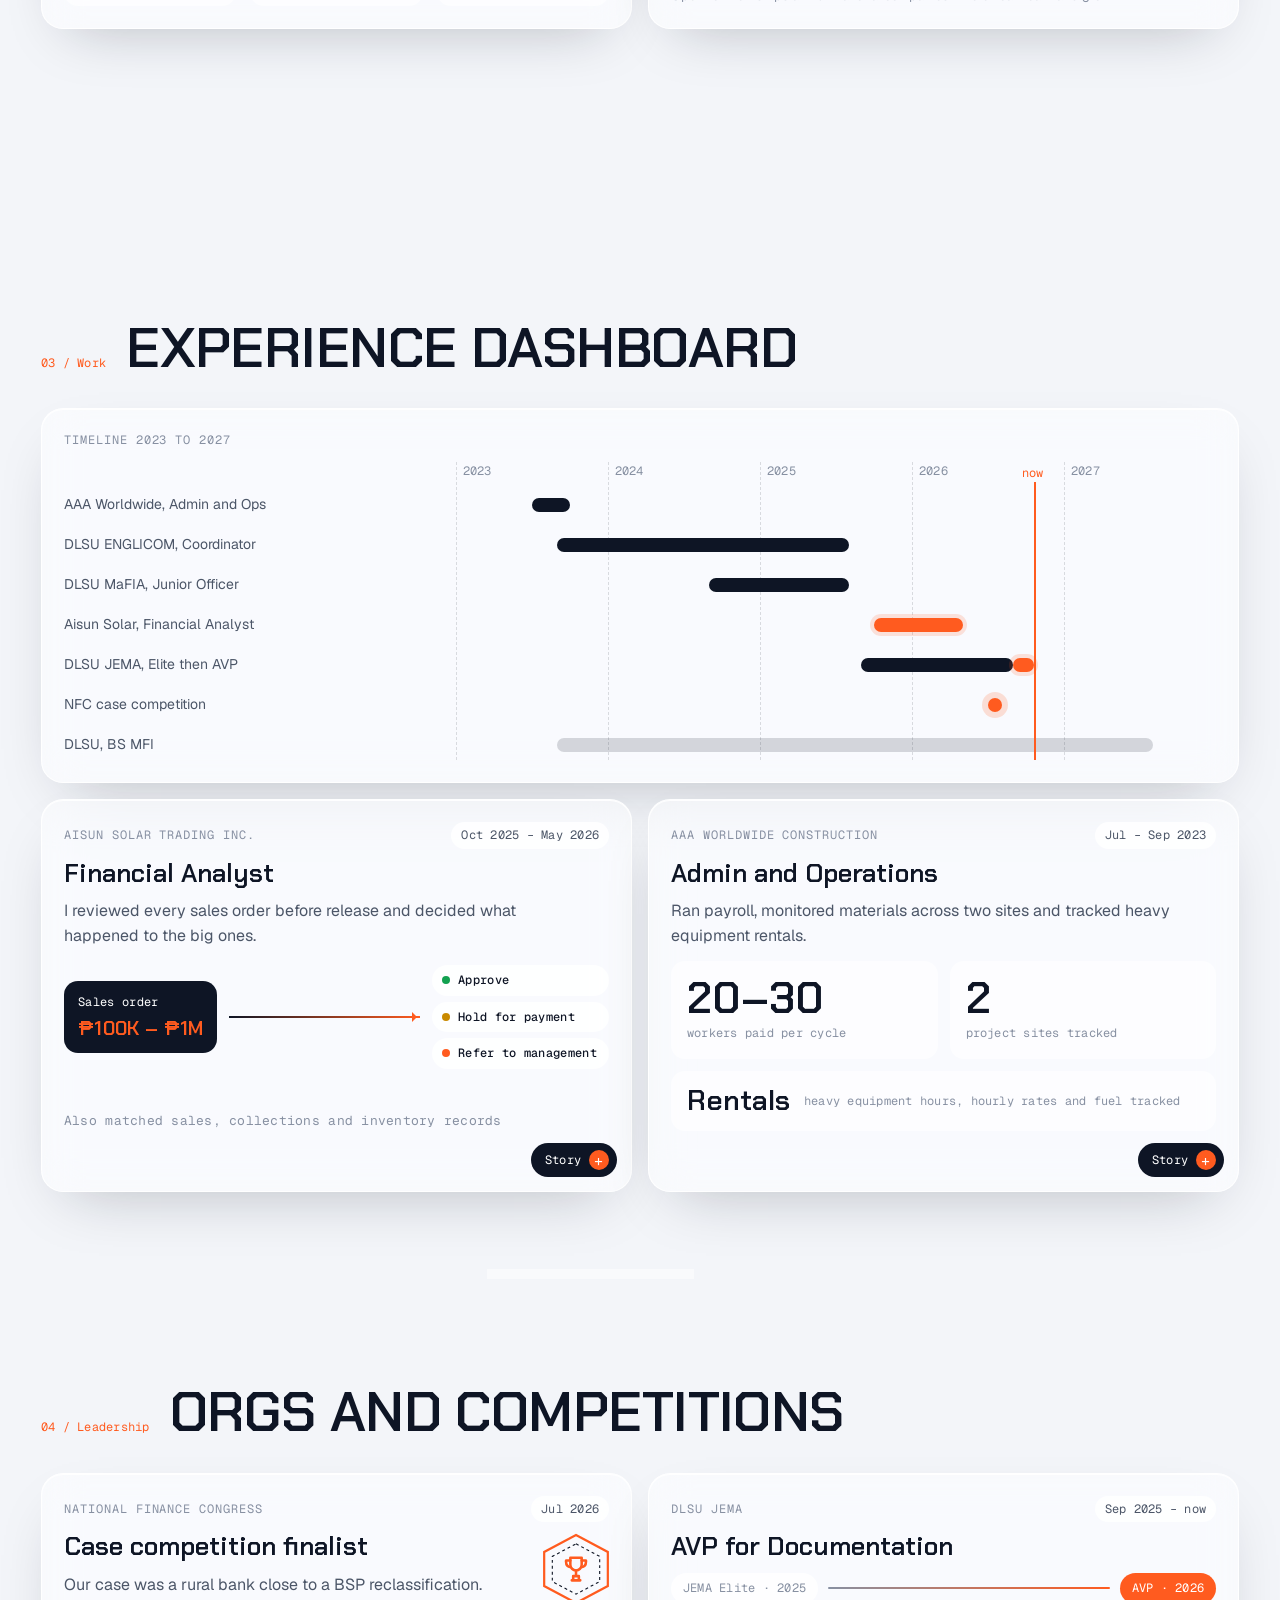
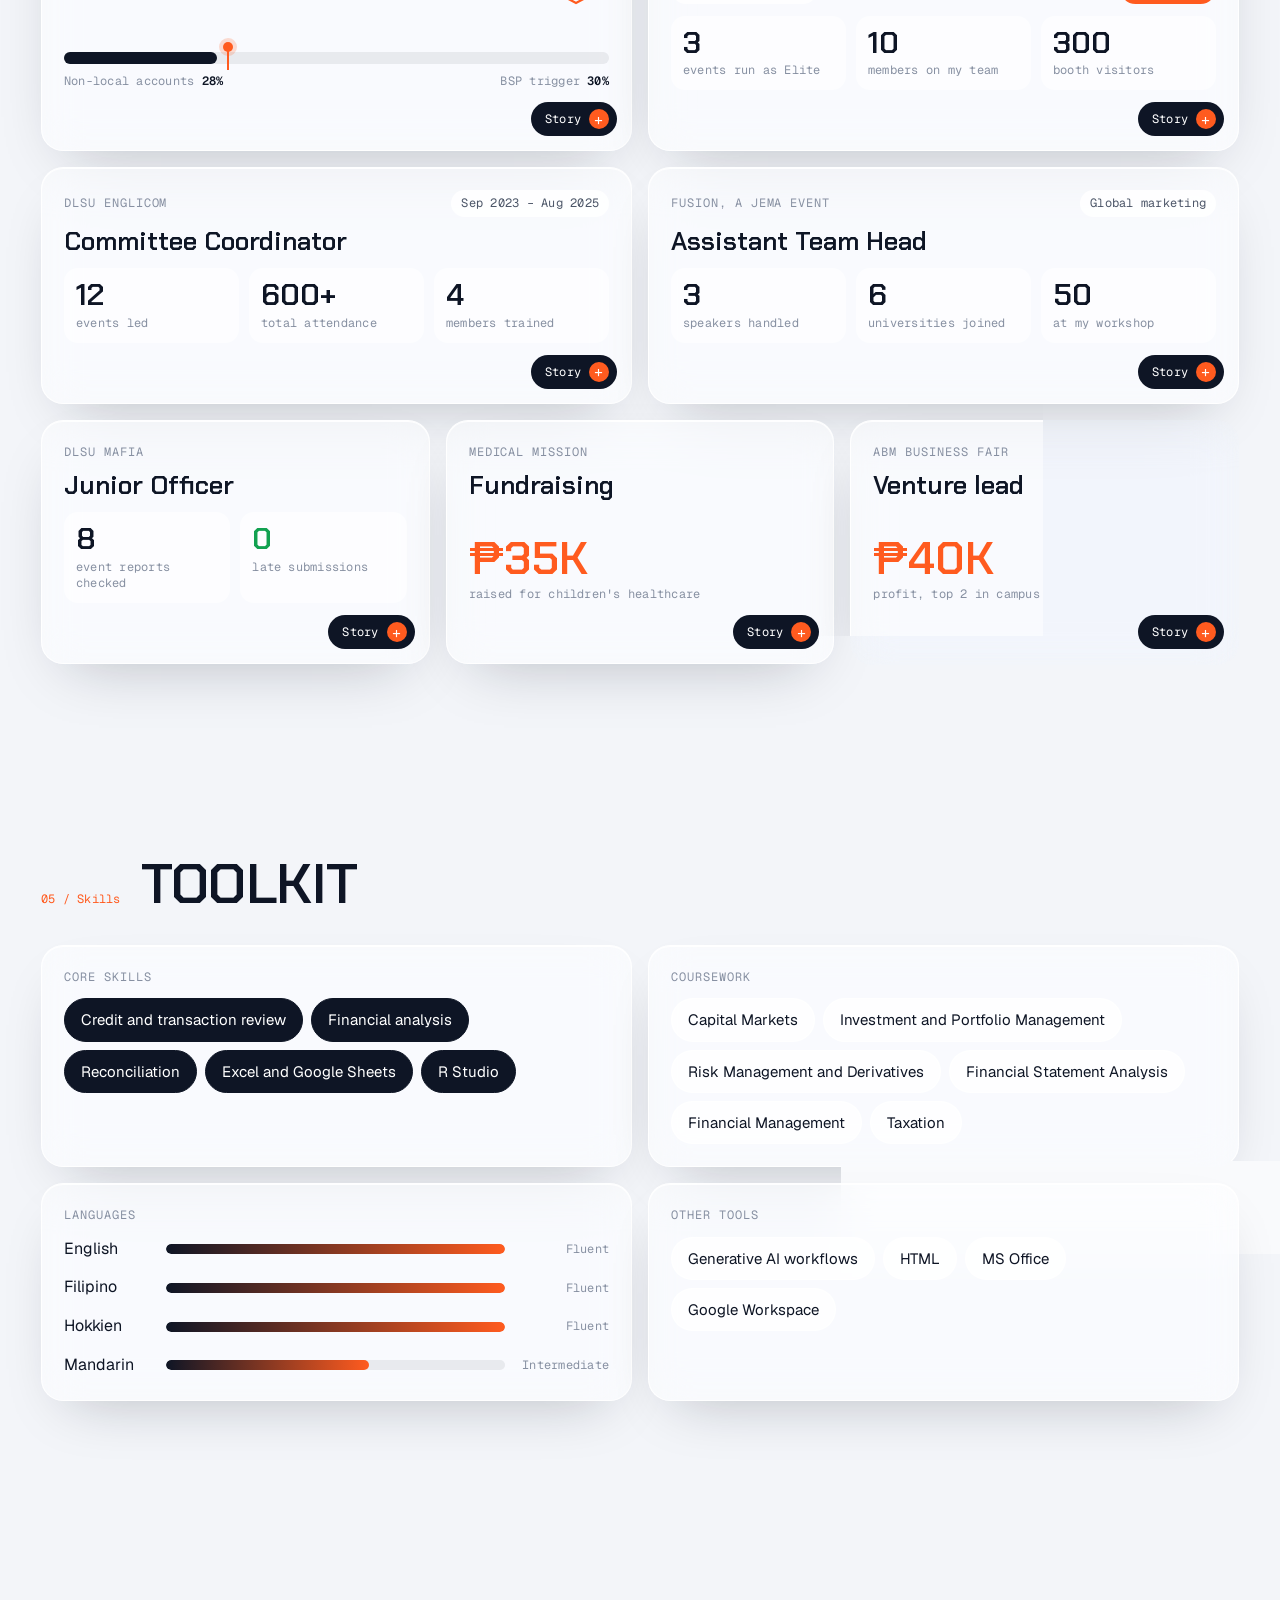
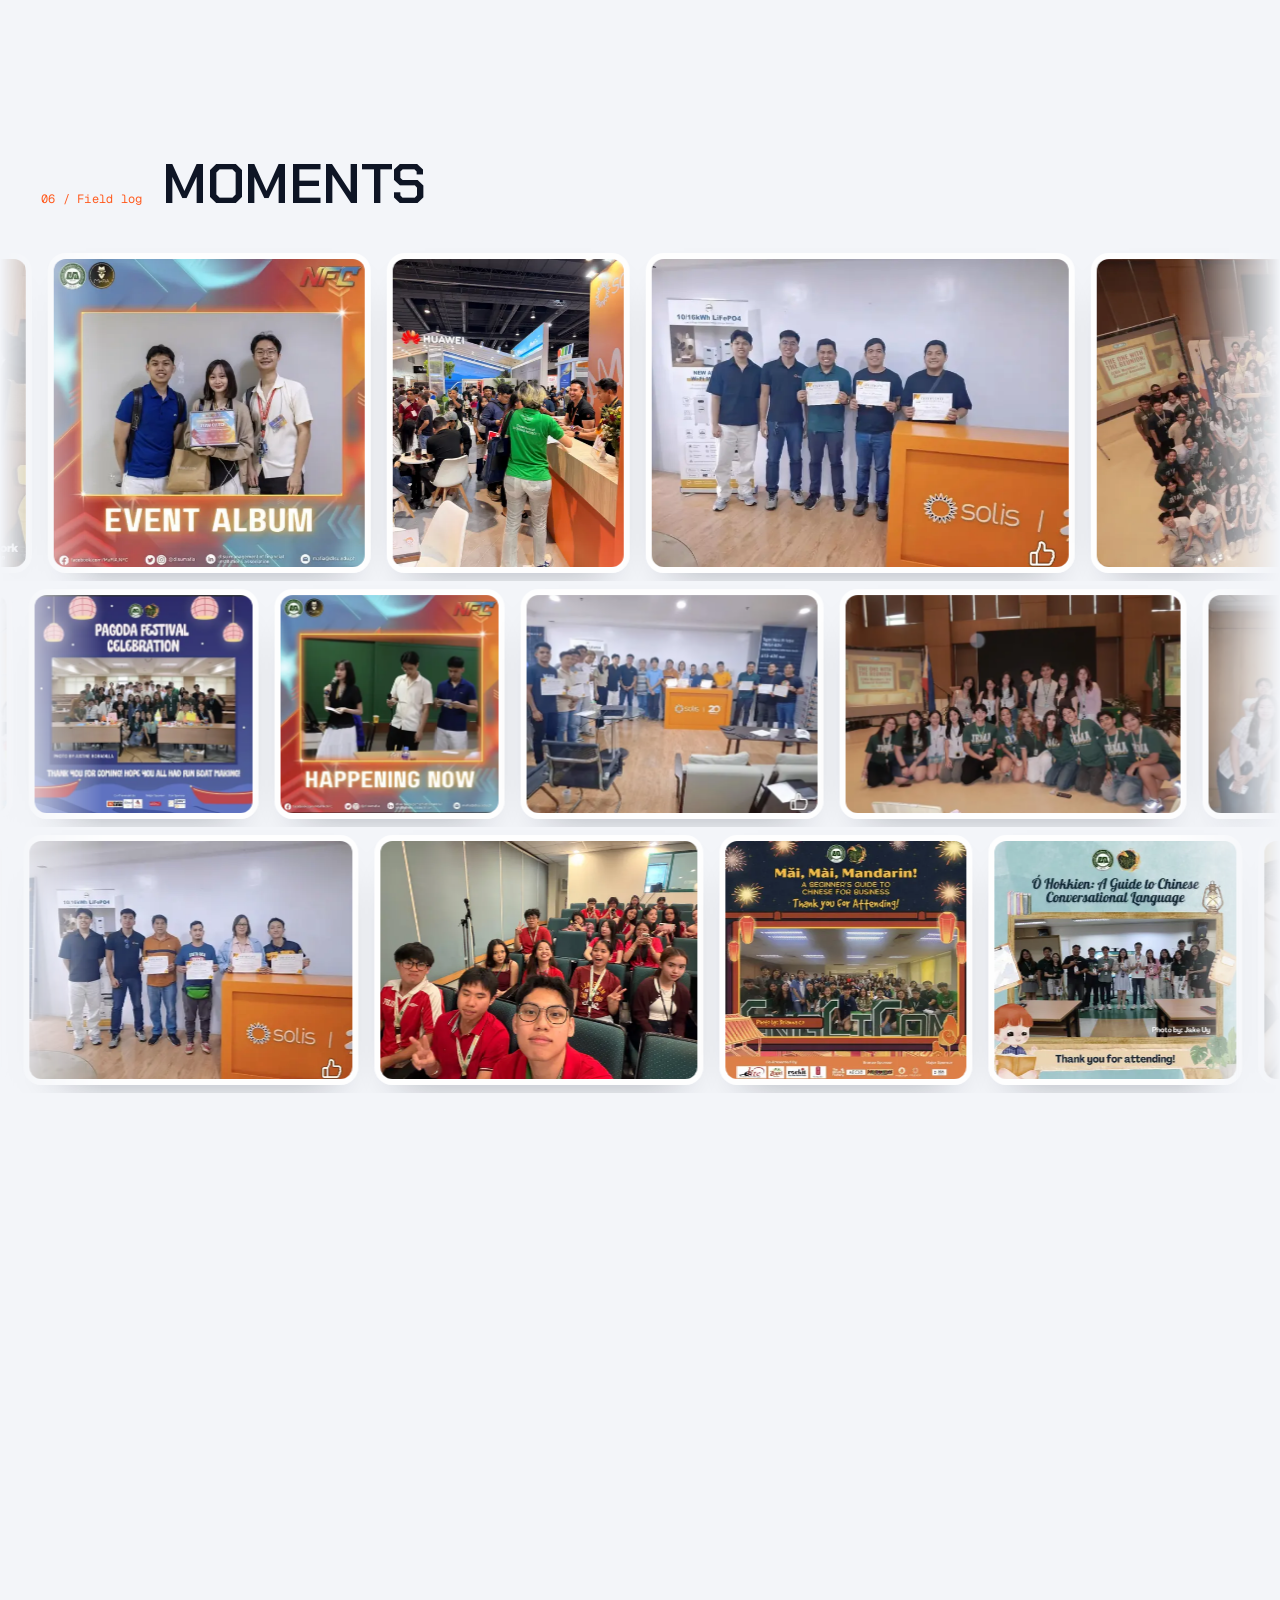
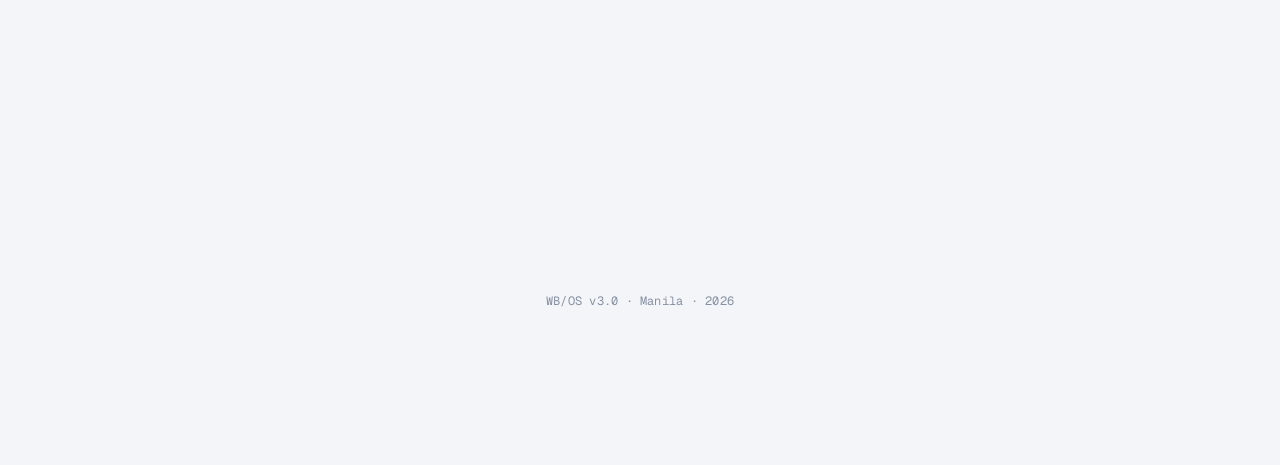
==== commit 6962dd7f: "Swap the NFC 'F' badge for a trophy icon Co-Authored-By: Claude Opus 5.5 <noreply@anthropic.com> Cla" ====
--- a/index.html
+++ b/index.html
@@ -192,7 +192,7 @@
       <div class="dash dash-lead">
         <article class="panel glass tilt c6 nfc has-story">
           <div class="p-top"><p class="p-label mono">National Finance Congress</p><p class="pill mono">Jul 2026</p></div>
-          <div class="hexmark" aria-hidden="true"><svg viewBox="0 0 100 100"><polygon points="50,4 93,27 93,73 50,96 7,73 7,27"/><polygon class="in" points="50,16 82,33 82,67 50,84 18,67 18,33"/></svg><b>F</b></div>
+          <div class="hexmark" aria-hidden="true"><svg viewBox="0 0 100 100"><polygon points="50,4 93,27 93,73 50,96 7,73 7,27"/><polygon class="in" points="50,16 82,33 82,67 50,84 18,67 18,33"/></svg><svg class="trophy" viewBox="0 0 24 24"><path d="M8 4h8v5a4 4 0 0 1-8 0z"/><path d="M8 6H5a2 2 0 0 0 0 1c0 2 1.5 3.5 3.3 3.8M16 6h3a2 2 0 0 1 0 1c0 2-1.5 3.5-3.3 3.8"/><path d="M12 13v4M9 20h6M10 17h4v3h-4z"/></svg></div>
           <h3>Case competition finalist</h3>
           <p class="p-body">Our case was a rural bank close to a BSP reclassification.</p>
           <div class="case-meter" aria-label="Non-local accounts at 28 percent, reclassification at 30 percent">
--- a/css/site.css
+++ b/css/site.css
@@ -460,3 +460,4 @@
 /* Third photo row */
 .reel.slow .track img { height: clamp(150px, 20vw, 250px); }
 @media (max-width: 640px) { .reel.slow .track img { height: 150px; } }
+.hexmark .trophy { position: relative; inset: auto; width: 46%; height: 46%; fill: none; stroke: var(--signal); stroke-width: 1.8; stroke-linecap: round; stroke-linejoin: round; animation: none; }
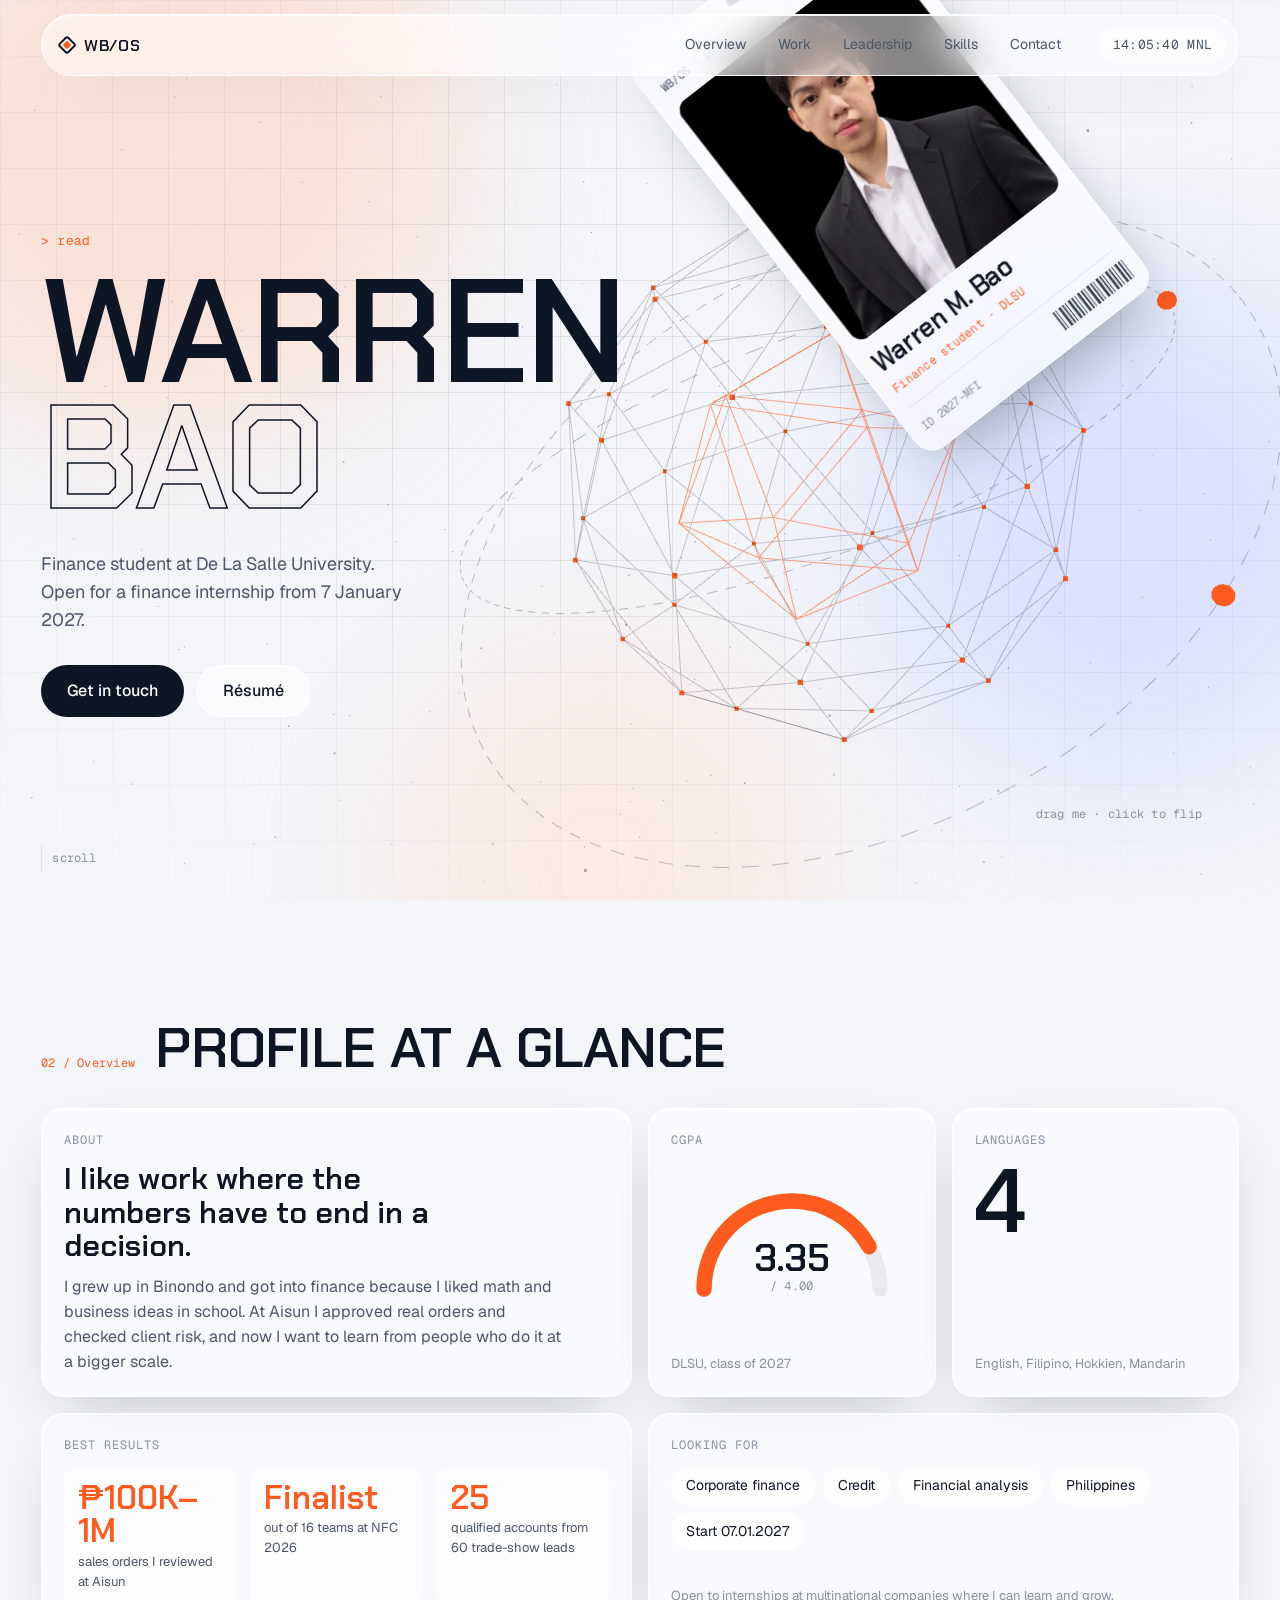
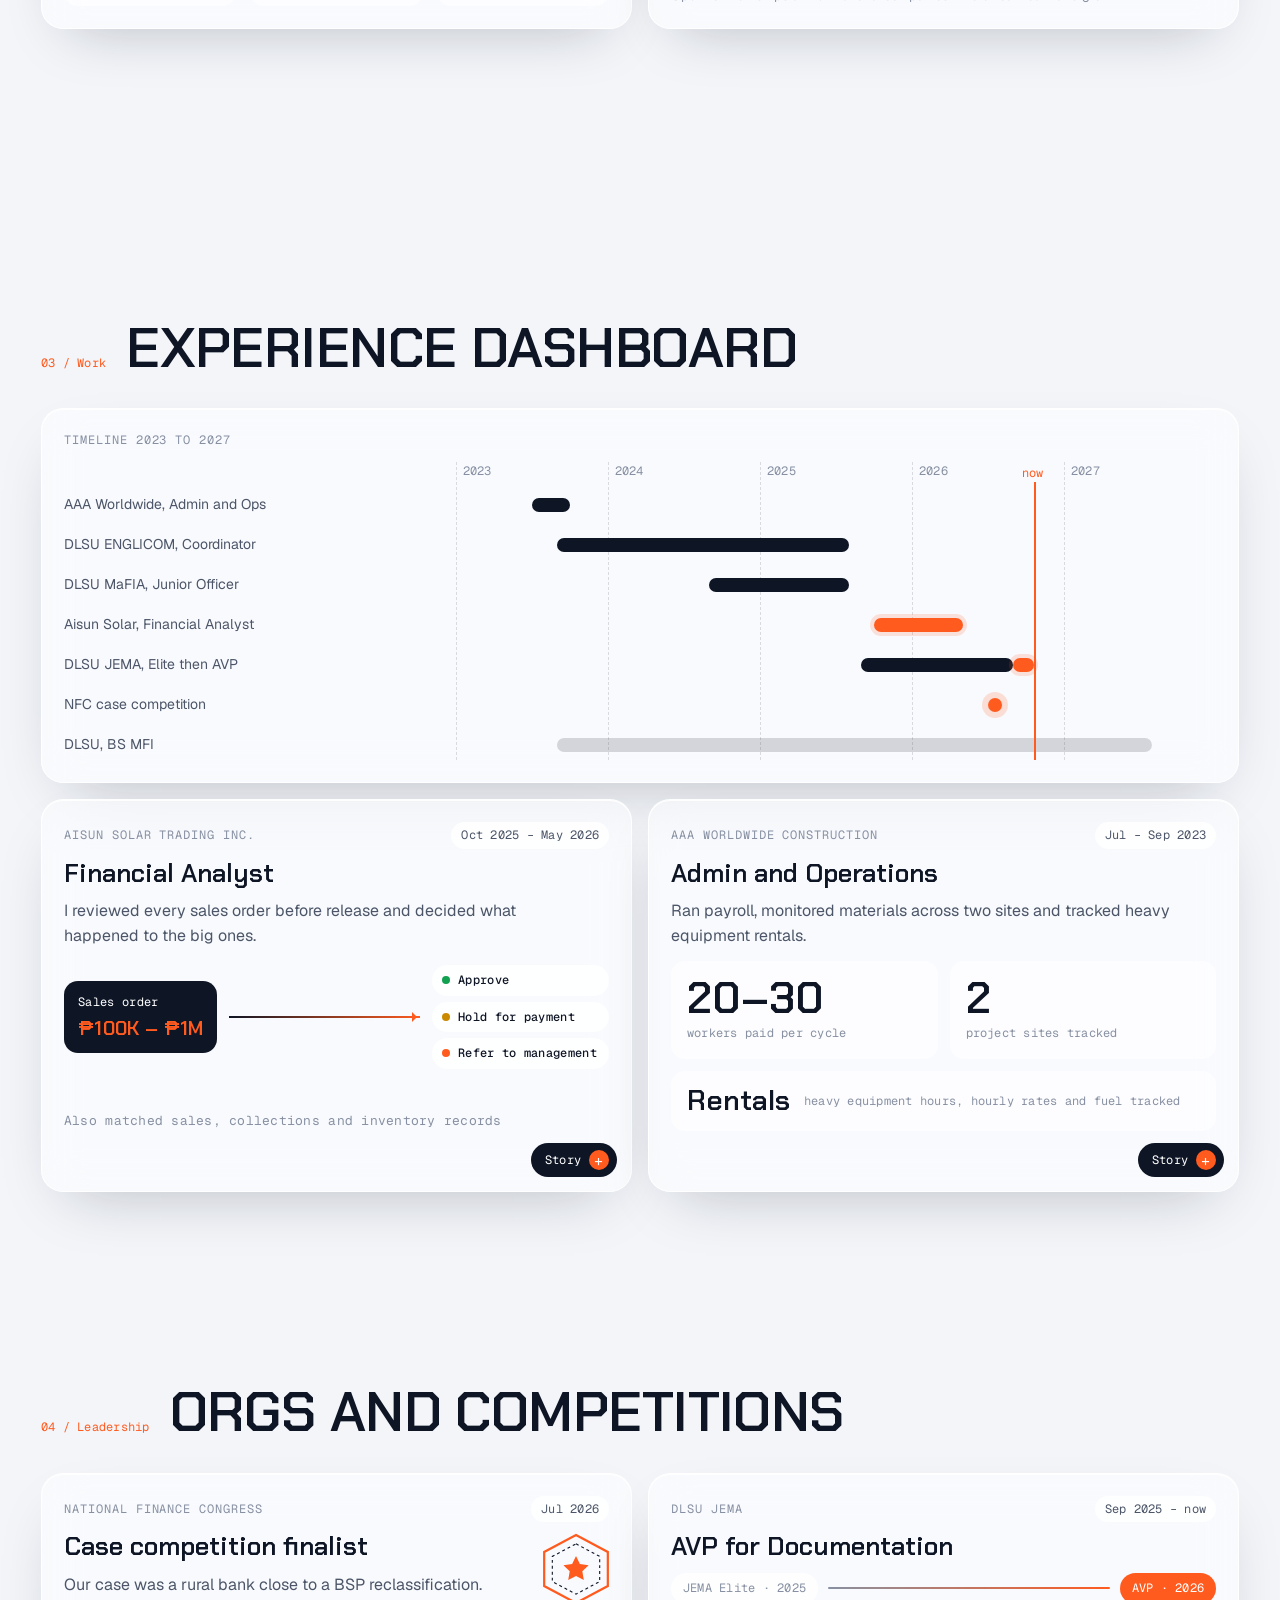
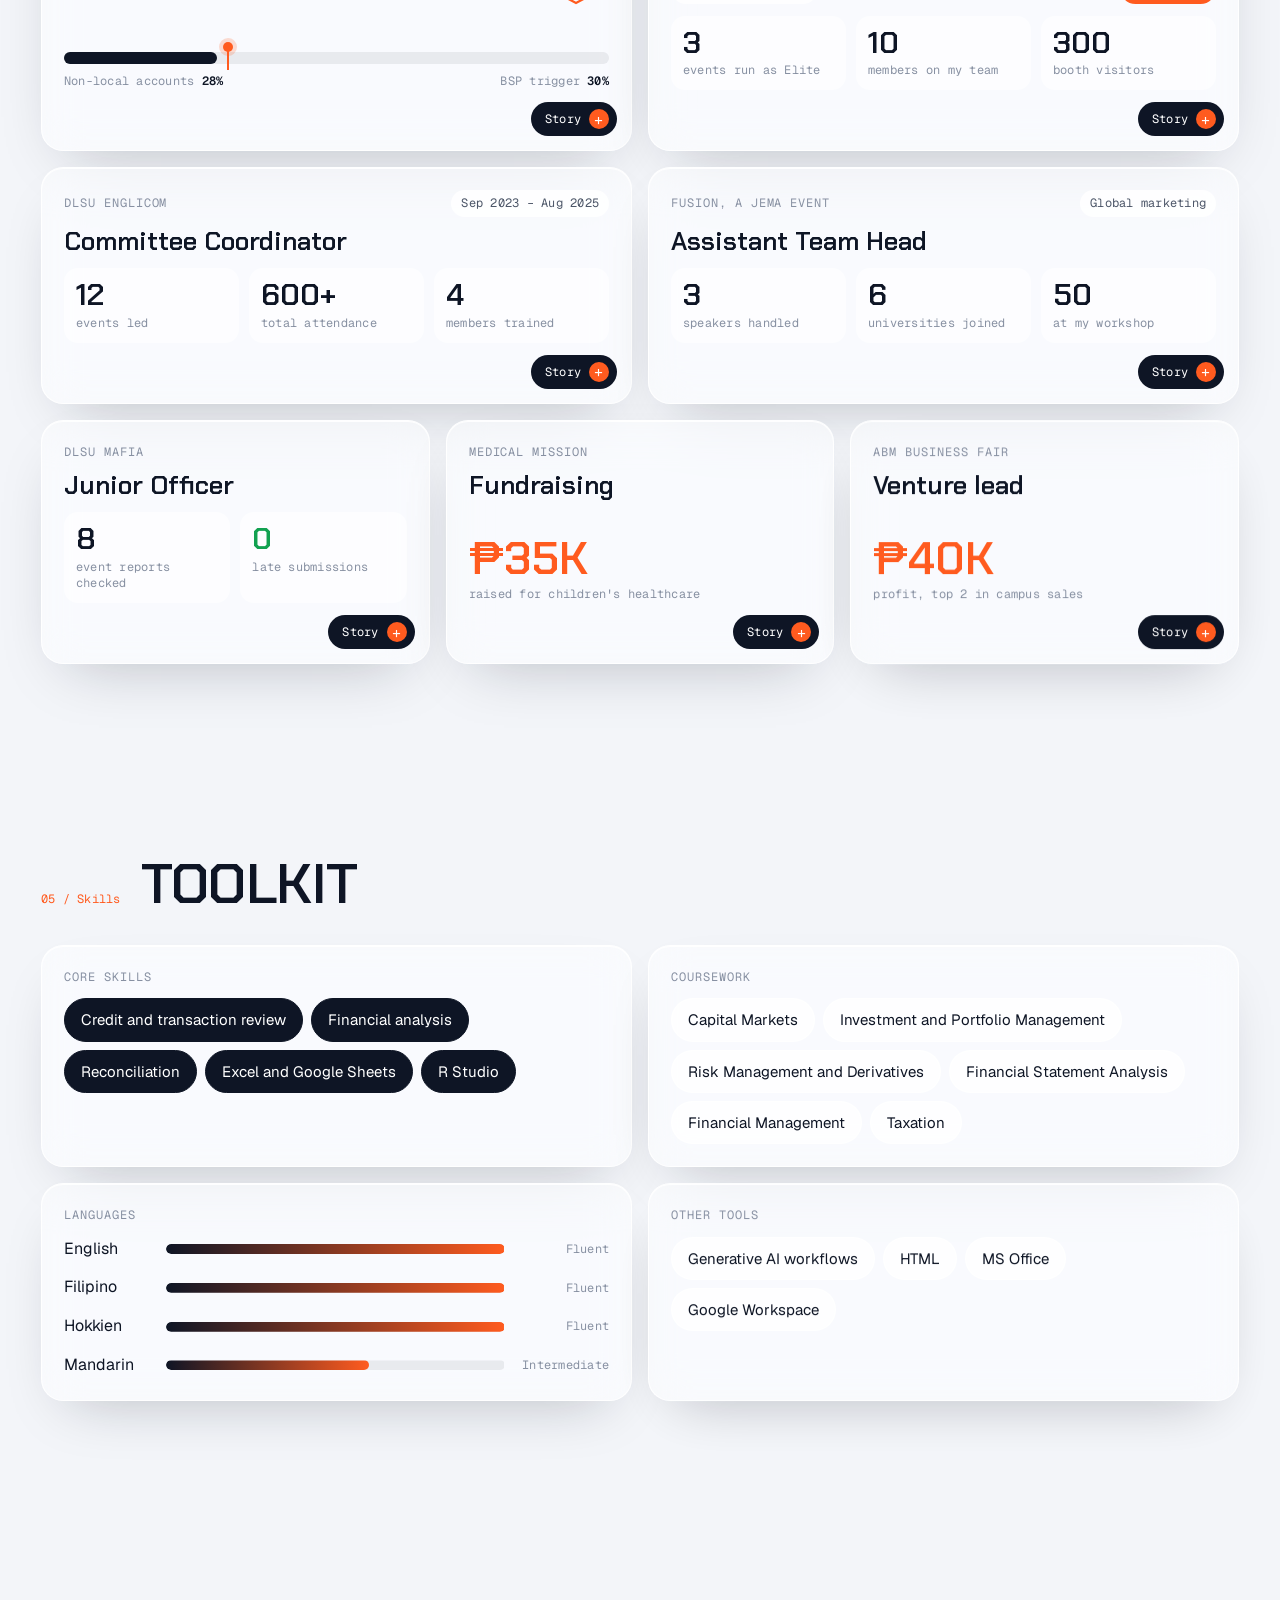
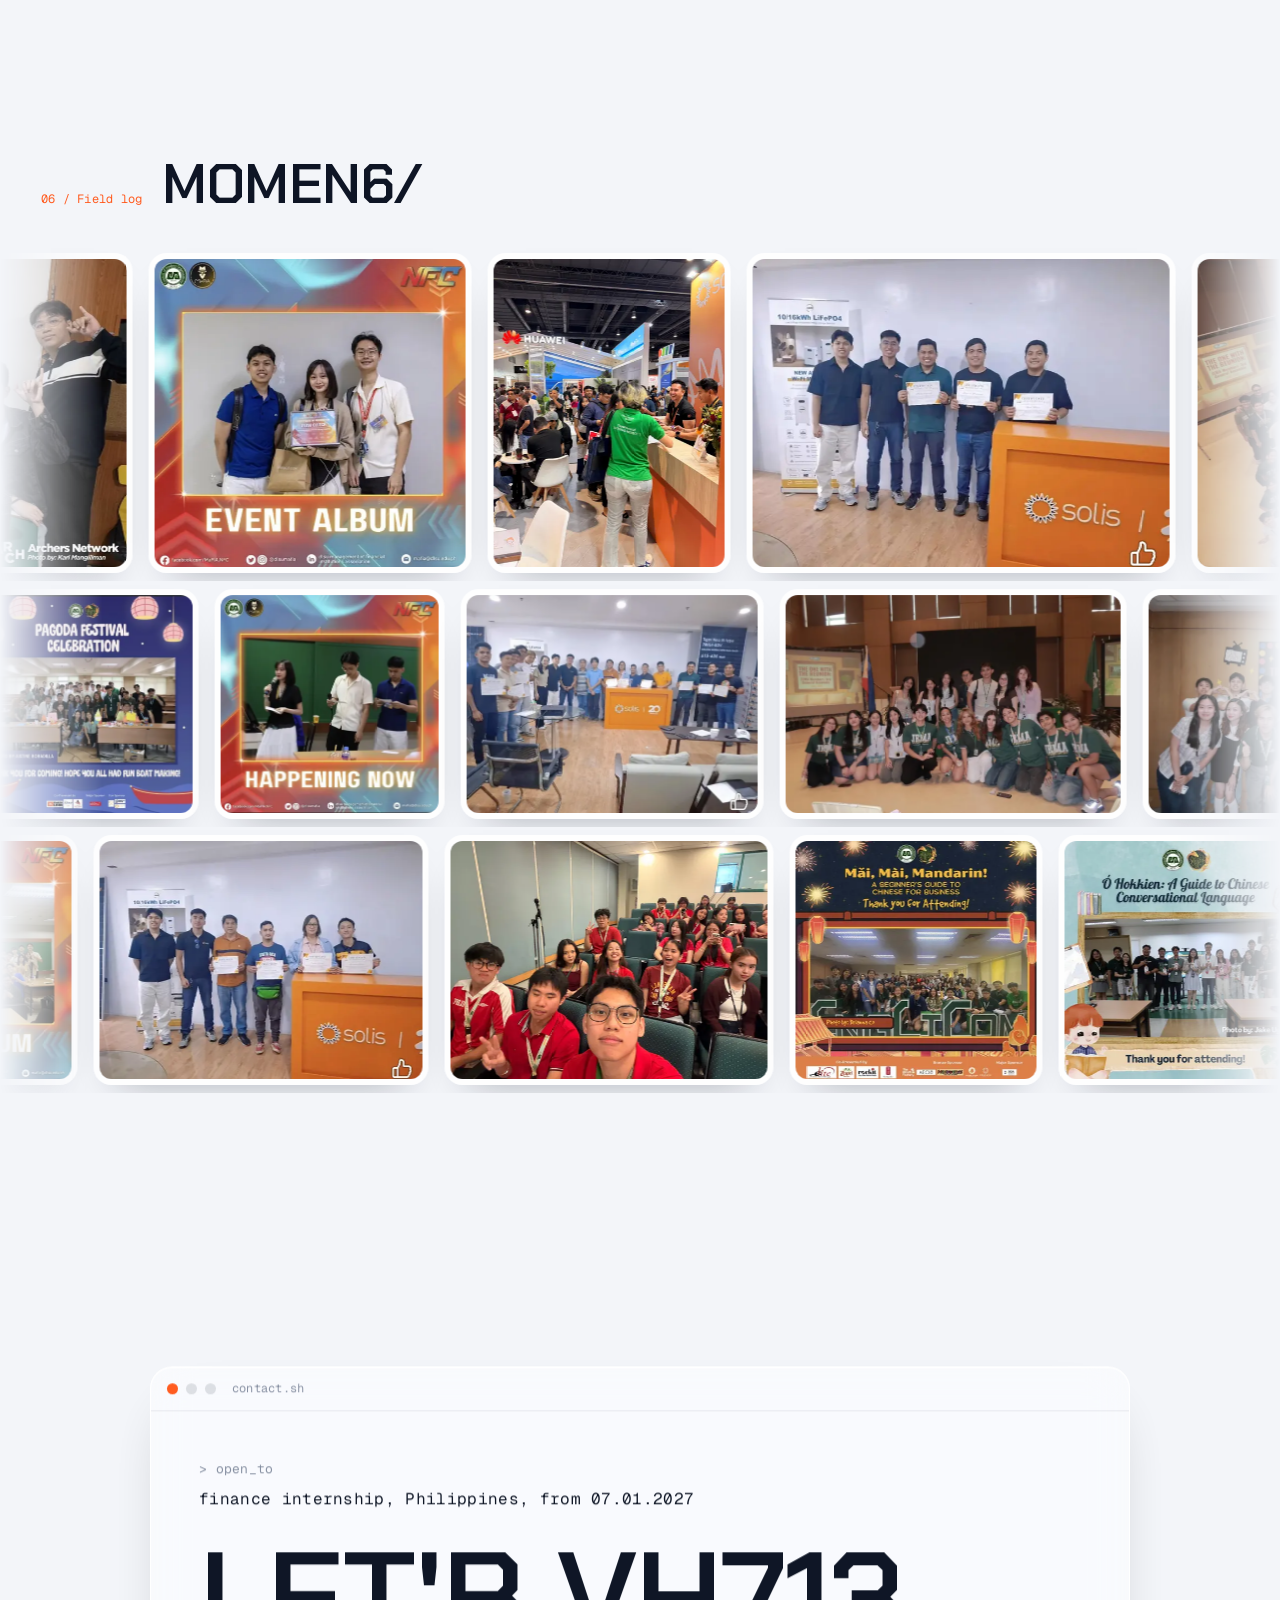
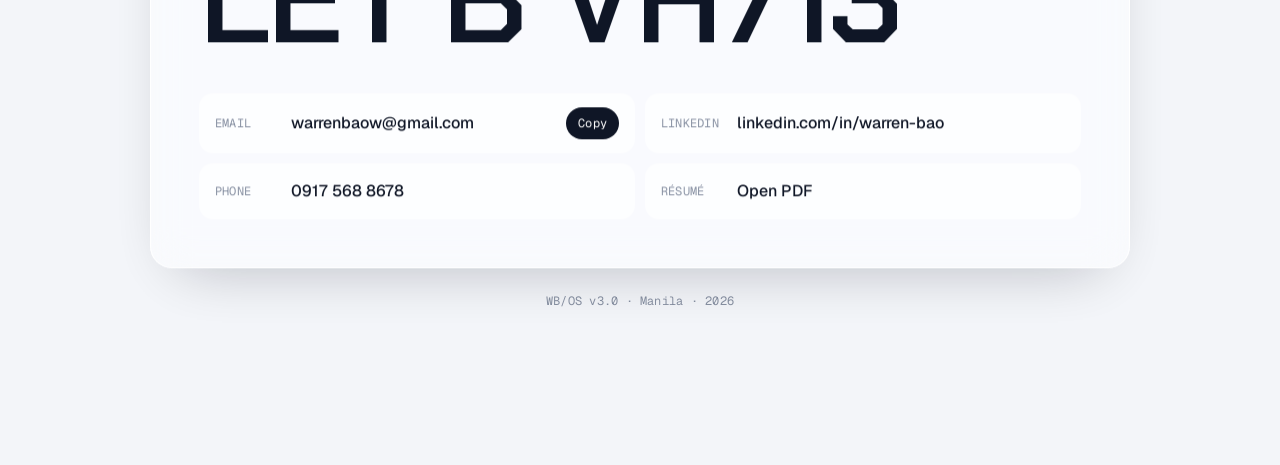
==== commit f69c57f9: "Use a star on the NFC finalist badge Co-Authored-By: Claude Opus 5.5 <noreply@anthropic.com> Claude-" ====
--- a/index.html
+++ b/index.html
@@ -192,7 +192,7 @@
       <div class="dash dash-lead">
         <article class="panel glass tilt c6 nfc has-story">
           <div class="p-top"><p class="p-label mono">National Finance Congress</p><p class="pill mono">Jul 2026</p></div>
-          <div class="hexmark" aria-hidden="true"><svg viewBox="0 0 100 100"><polygon points="50,4 93,27 93,73 50,96 7,73 7,27"/><polygon class="in" points="50,16 82,33 82,67 50,84 18,67 18,33"/></svg><svg class="trophy" viewBox="0 0 24 24"><path d="M8 4h8v5a4 4 0 0 1-8 0z"/><path d="M8 6H5a2 2 0 0 0 0 1c0 2 1.5 3.5 3.3 3.8M16 6h3a2 2 0 0 1 0 1c0 2-1.5 3.5-3.3 3.8"/><path d="M12 13v4M9 20h6M10 17h4v3h-4z"/></svg></div>
+          <div class="hexmark" aria-hidden="true"><svg viewBox="0 0 100 100"><polygon points="50,4 93,27 93,73 50,96 7,73 7,27"/><polygon class="in" points="50,16 82,33 82,67 50,84 18,67 18,33"/></svg><svg class="trophy" viewBox="0 0 24 24"><path d="M12 2.8l2.75 5.6 6.15.9-4.45 4.33 1.05 6.12L12 16.87l-5.5 2.88 1.05-6.12L3.1 9.3l6.15-.9z"/></svg></div>
           <h3>Case competition finalist</h3>
           <p class="p-body">Our case was a rural bank close to a BSP reclassification.</p>
           <div class="case-meter" aria-label="Non-local accounts at 28 percent, reclassification at 30 percent">
--- a/css/site.css
+++ b/css/site.css
@@ -460,4 +460,4 @@
 /* Third photo row */
 .reel.slow .track img { height: clamp(150px, 20vw, 250px); }
 @media (max-width: 640px) { .reel.slow .track img { height: 150px; } }
-.hexmark .trophy { position: relative; inset: auto; width: 46%; height: 46%; fill: none; stroke: var(--signal); stroke-width: 1.8; stroke-linecap: round; stroke-linejoin: round; animation: none; }
+.hexmark .trophy { position: relative; inset: auto; width: 46%; height: 46%; fill: var(--signal); stroke: none; animation: none; }
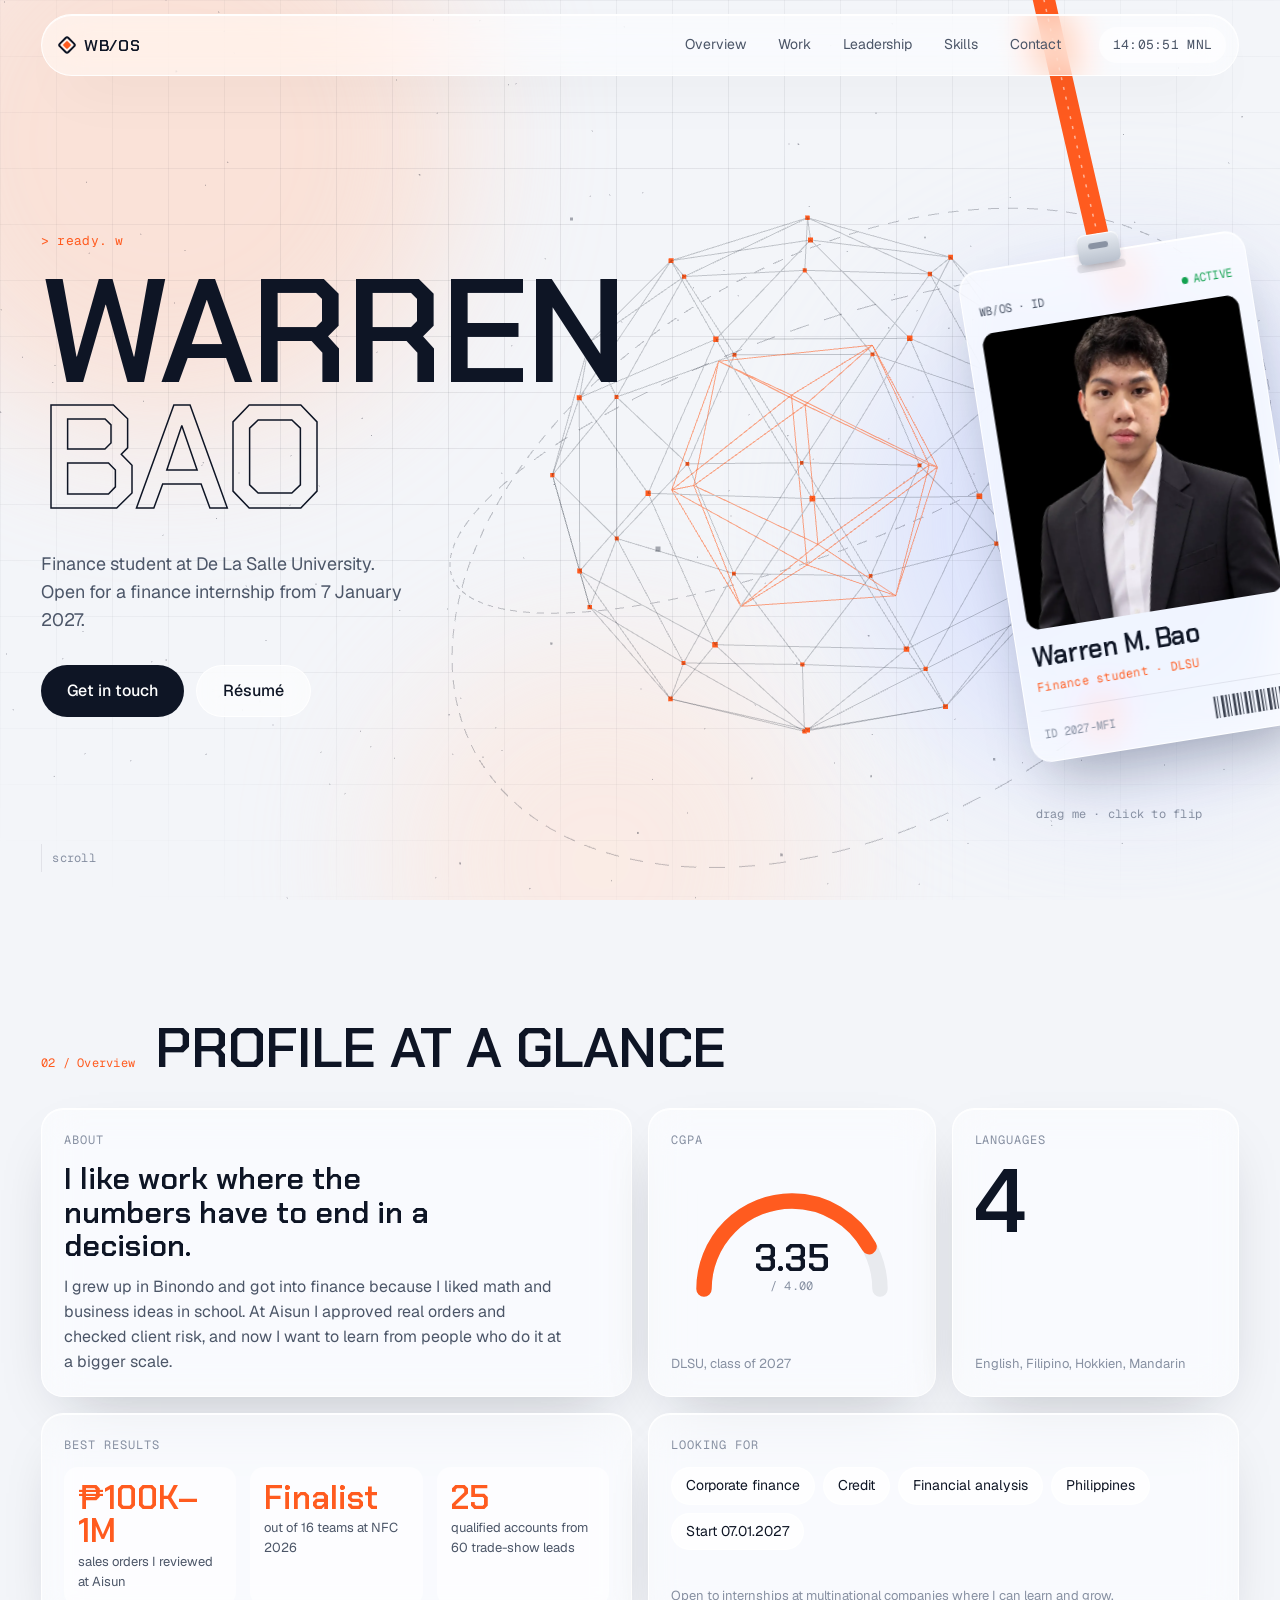
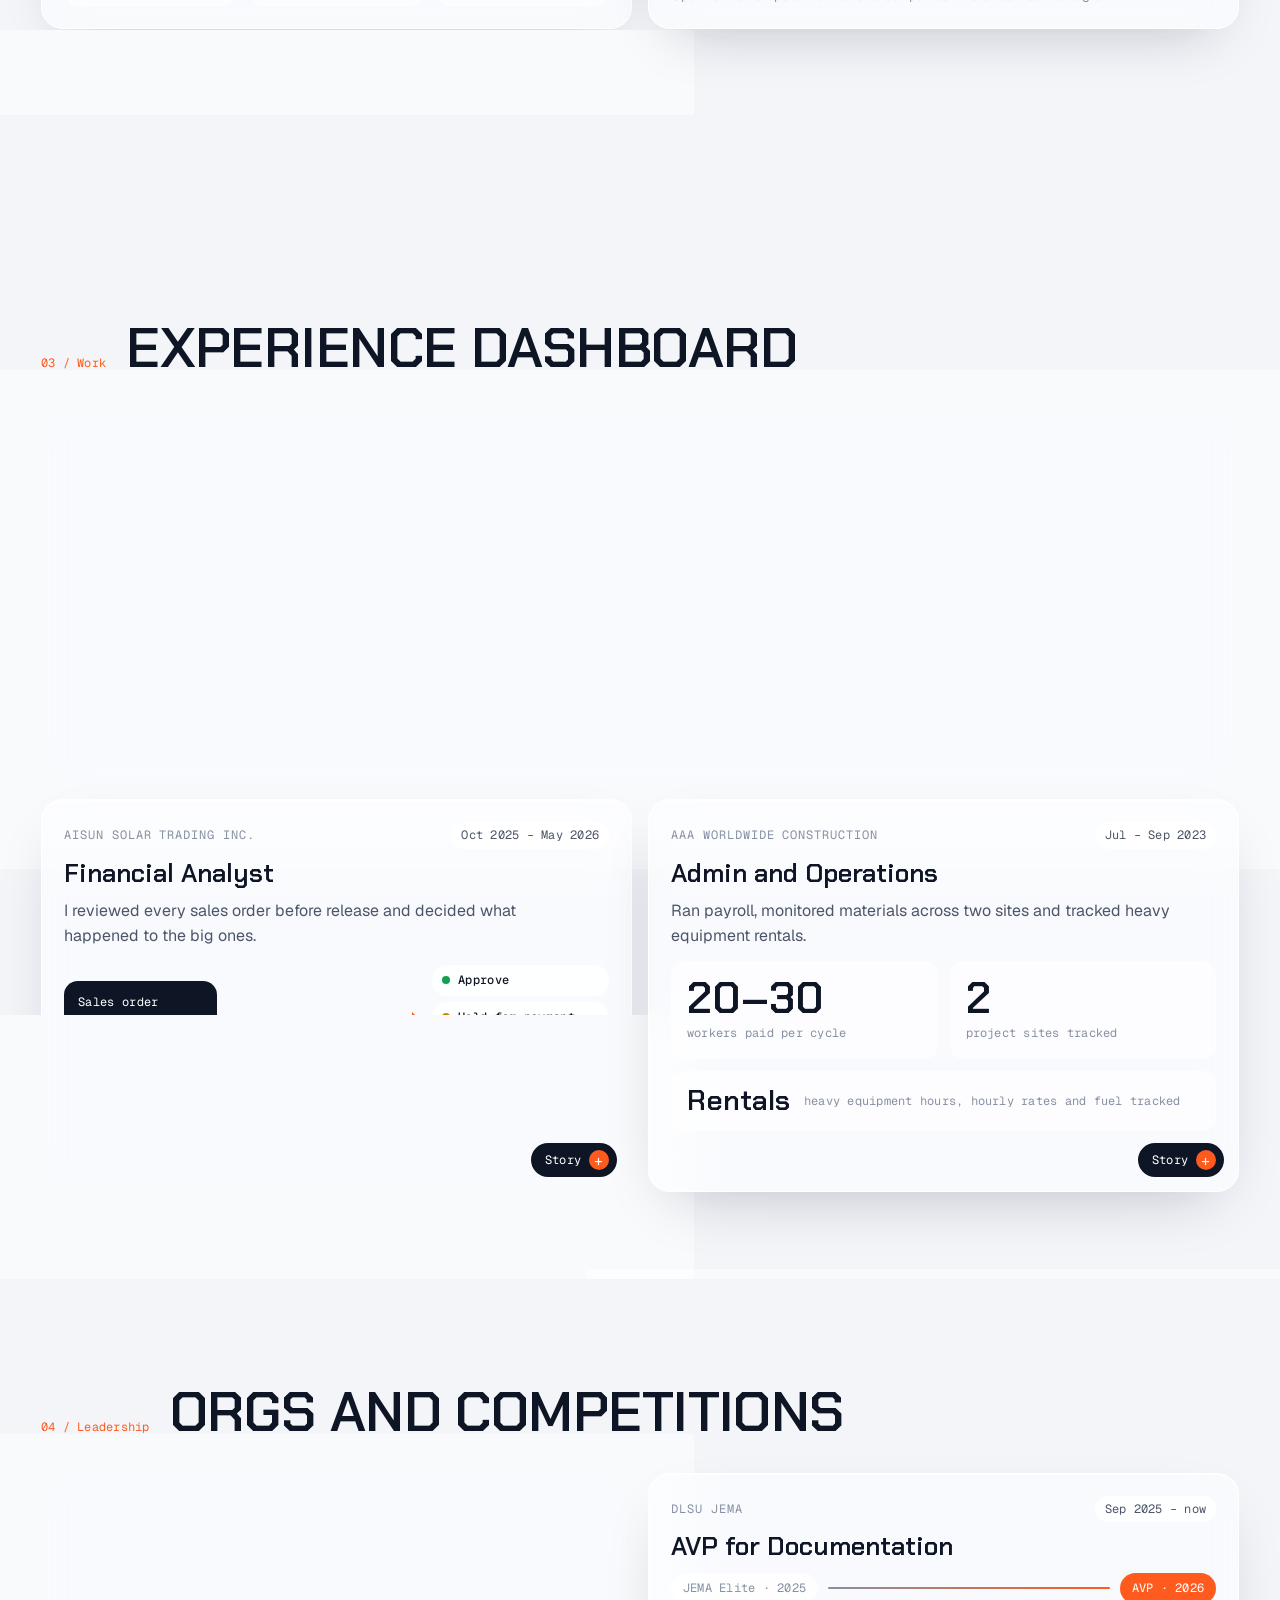
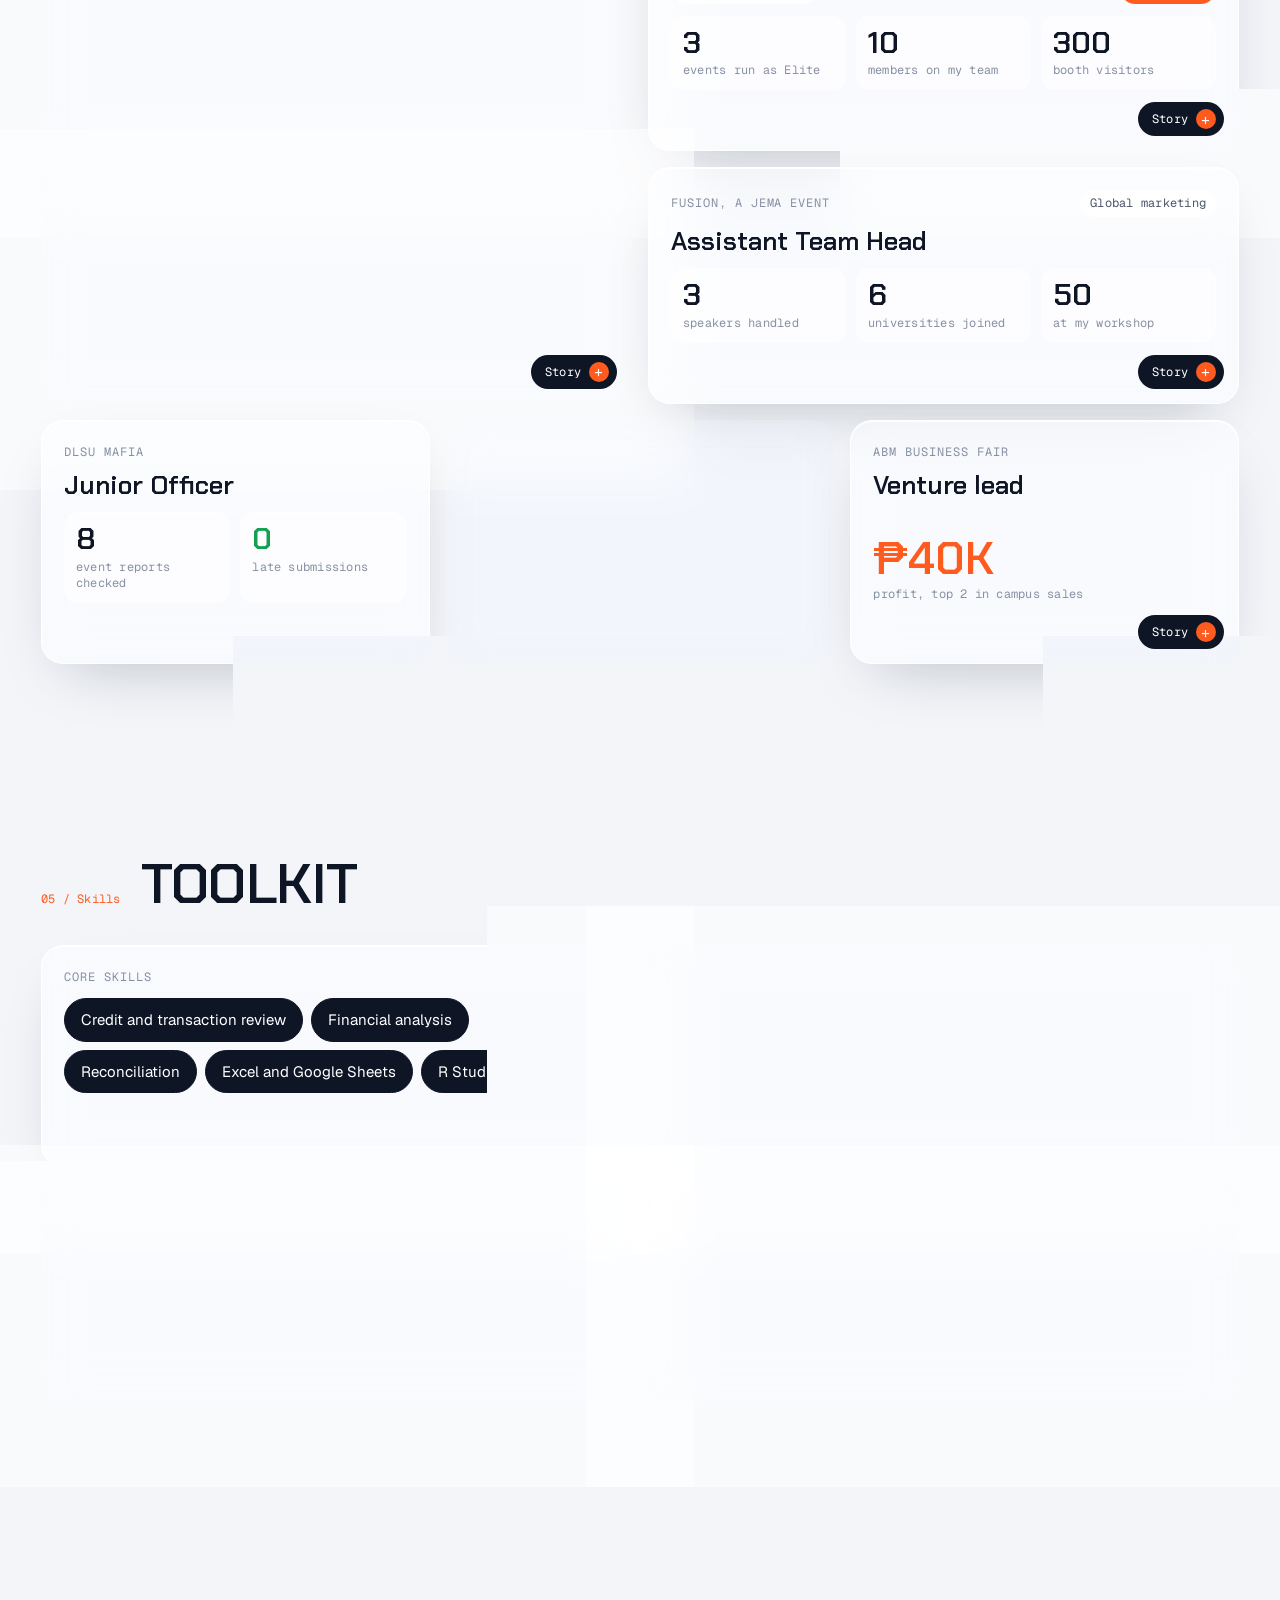
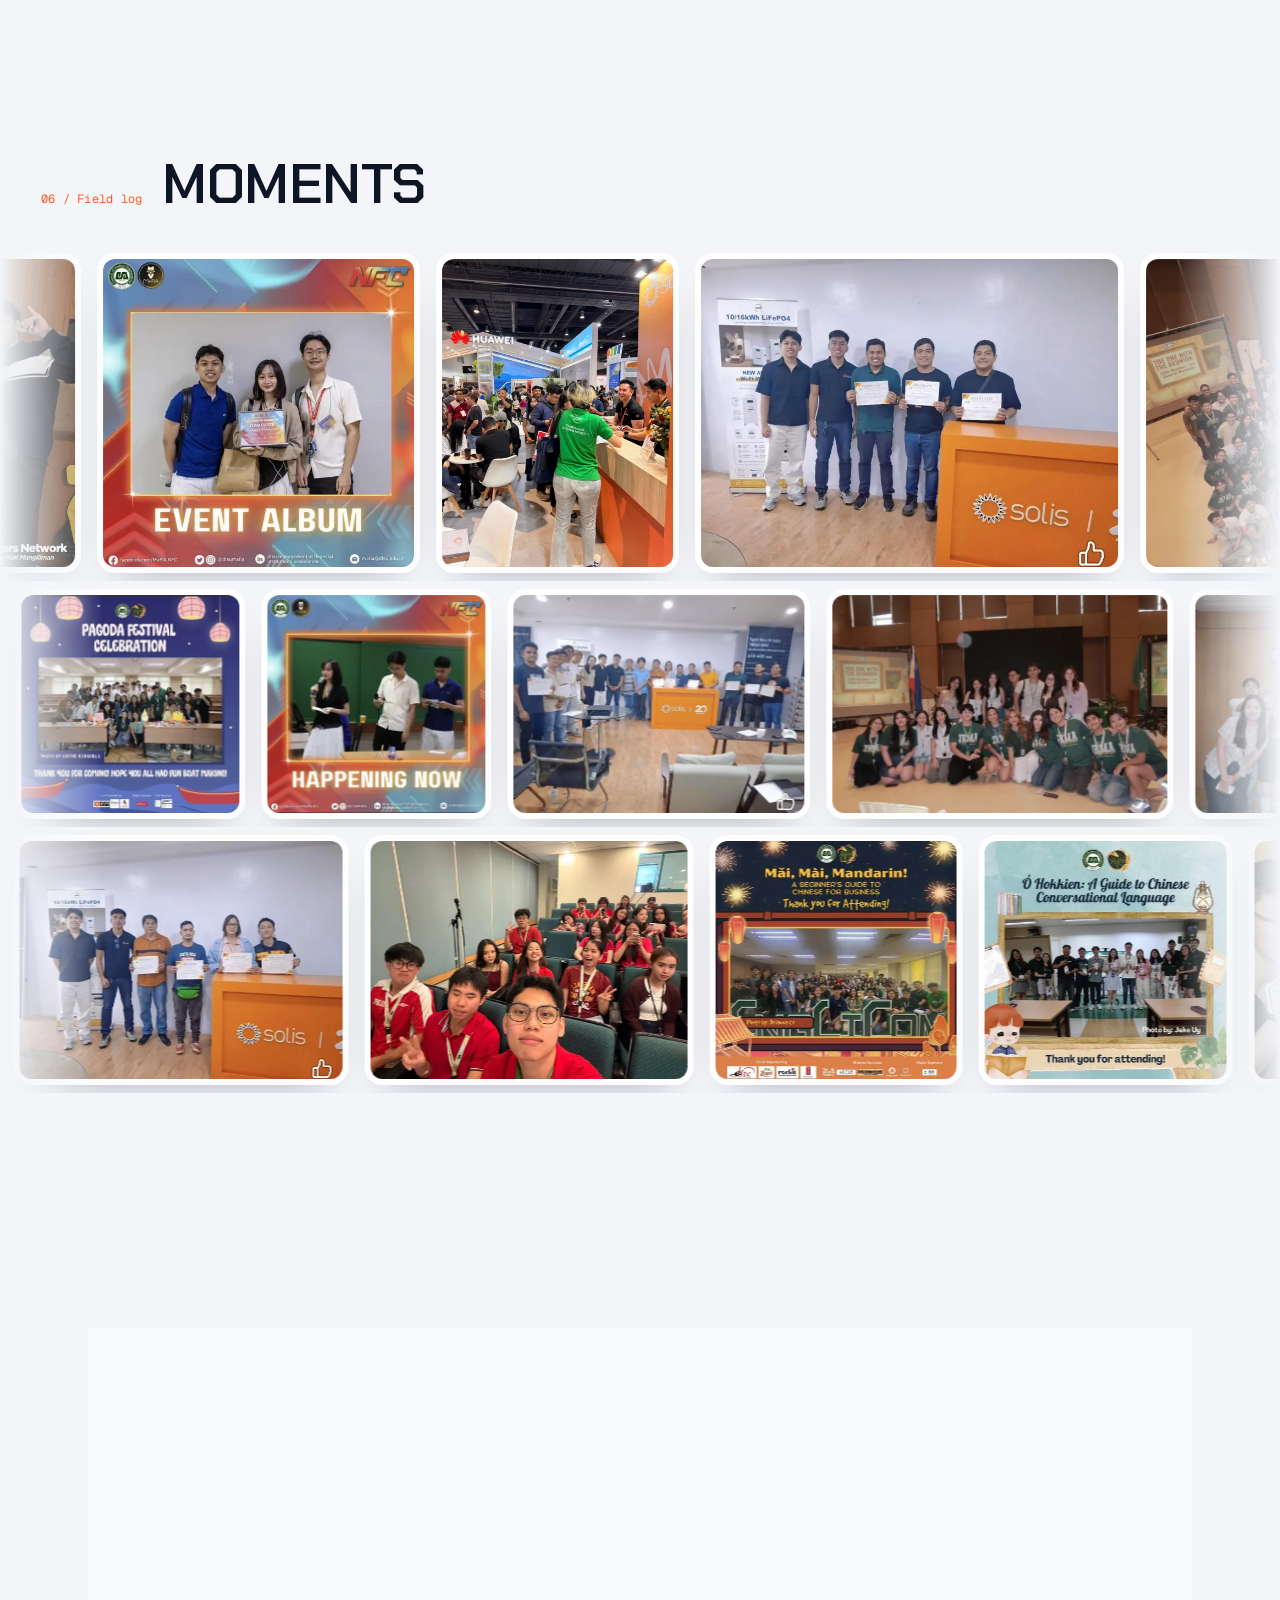
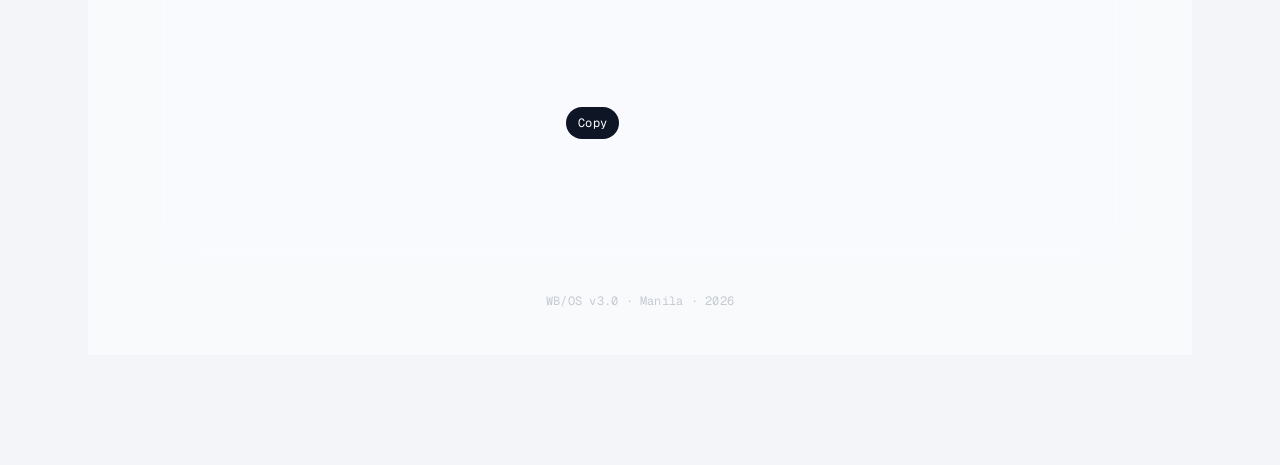
==== commit a5a69350: "Longer link preview description for LinkedIn Co-Authored-By: Claude Opus 5.5 <noreply@anthropic.com>" ====
--- a/index.html
+++ b/index.html
@@ -4,11 +4,11 @@
   <meta charset="utf-8">
   <meta name="viewport" content="width=device-width, initial-scale=1">
   <title>Warren Bao</title>
-  <meta name="description" content="Warren Bao, finance student at De La Salle University. Available for a finance internship from 7 January 2027.">
+  <meta name="description" content="Finance student at De La Salle University. Approved sales orders at Aisun Solar, NFC 2026 finalist, AVP at DLSU JEMA. Available from 7 January 2027.">
   <meta name="theme-color" content="#f3f5f9">
   <meta property="og:type" content="website">
   <meta property="og:title" content="Warren Bao">
-  <meta property="og:description" content="Finance student at De La Salle University. Available from 7 January 2027.">
+  <meta property="og:description" content="Finance student at De La Salle University. Approved sales orders at Aisun Solar, NFC 2026 finalist, AVP at DLSU JEMA. Available from 7 January 2027.">
   <meta property="og:url" content="https://warrenbaow-ctrl.github.io/warren-eportfolio/">
   <meta property="og:image" content="https://warrenbaow-ctrl.github.io/warren-eportfolio/images/og.png">
   <meta property="og:image:width" content="1200">
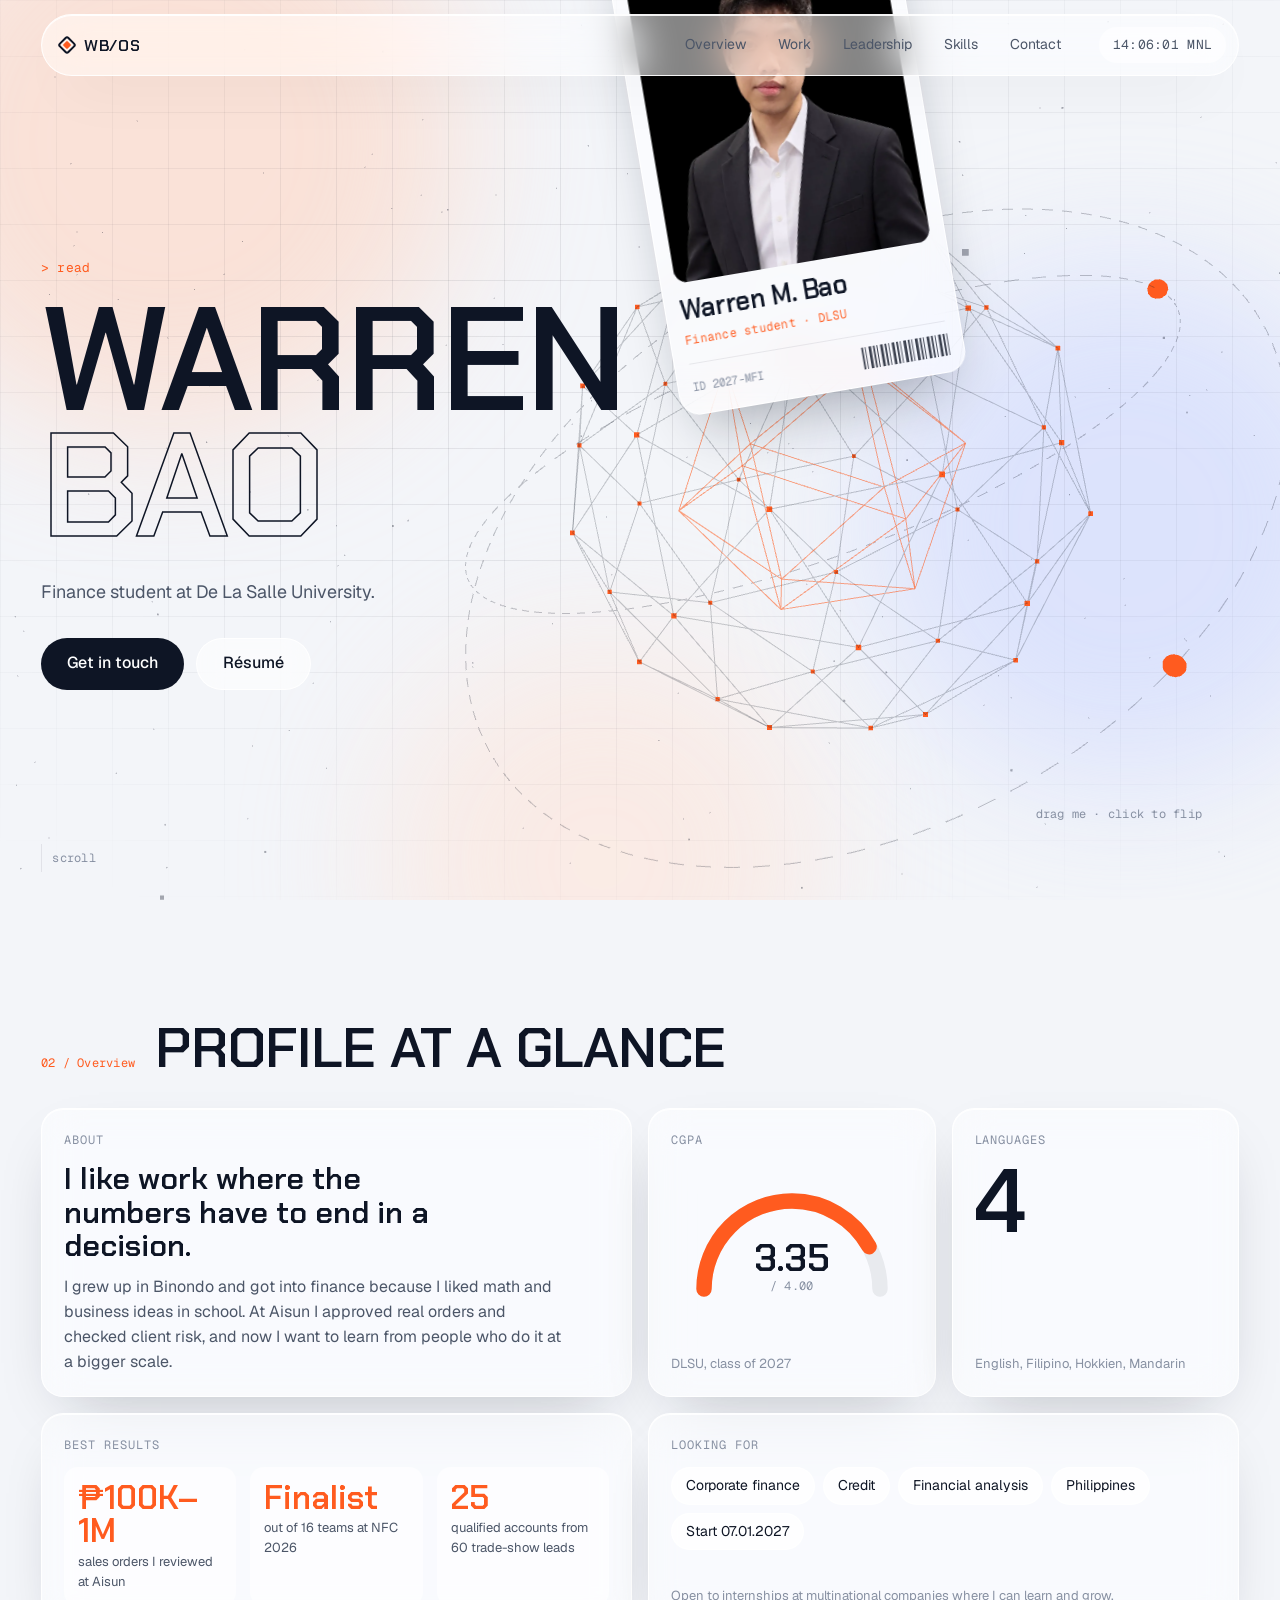
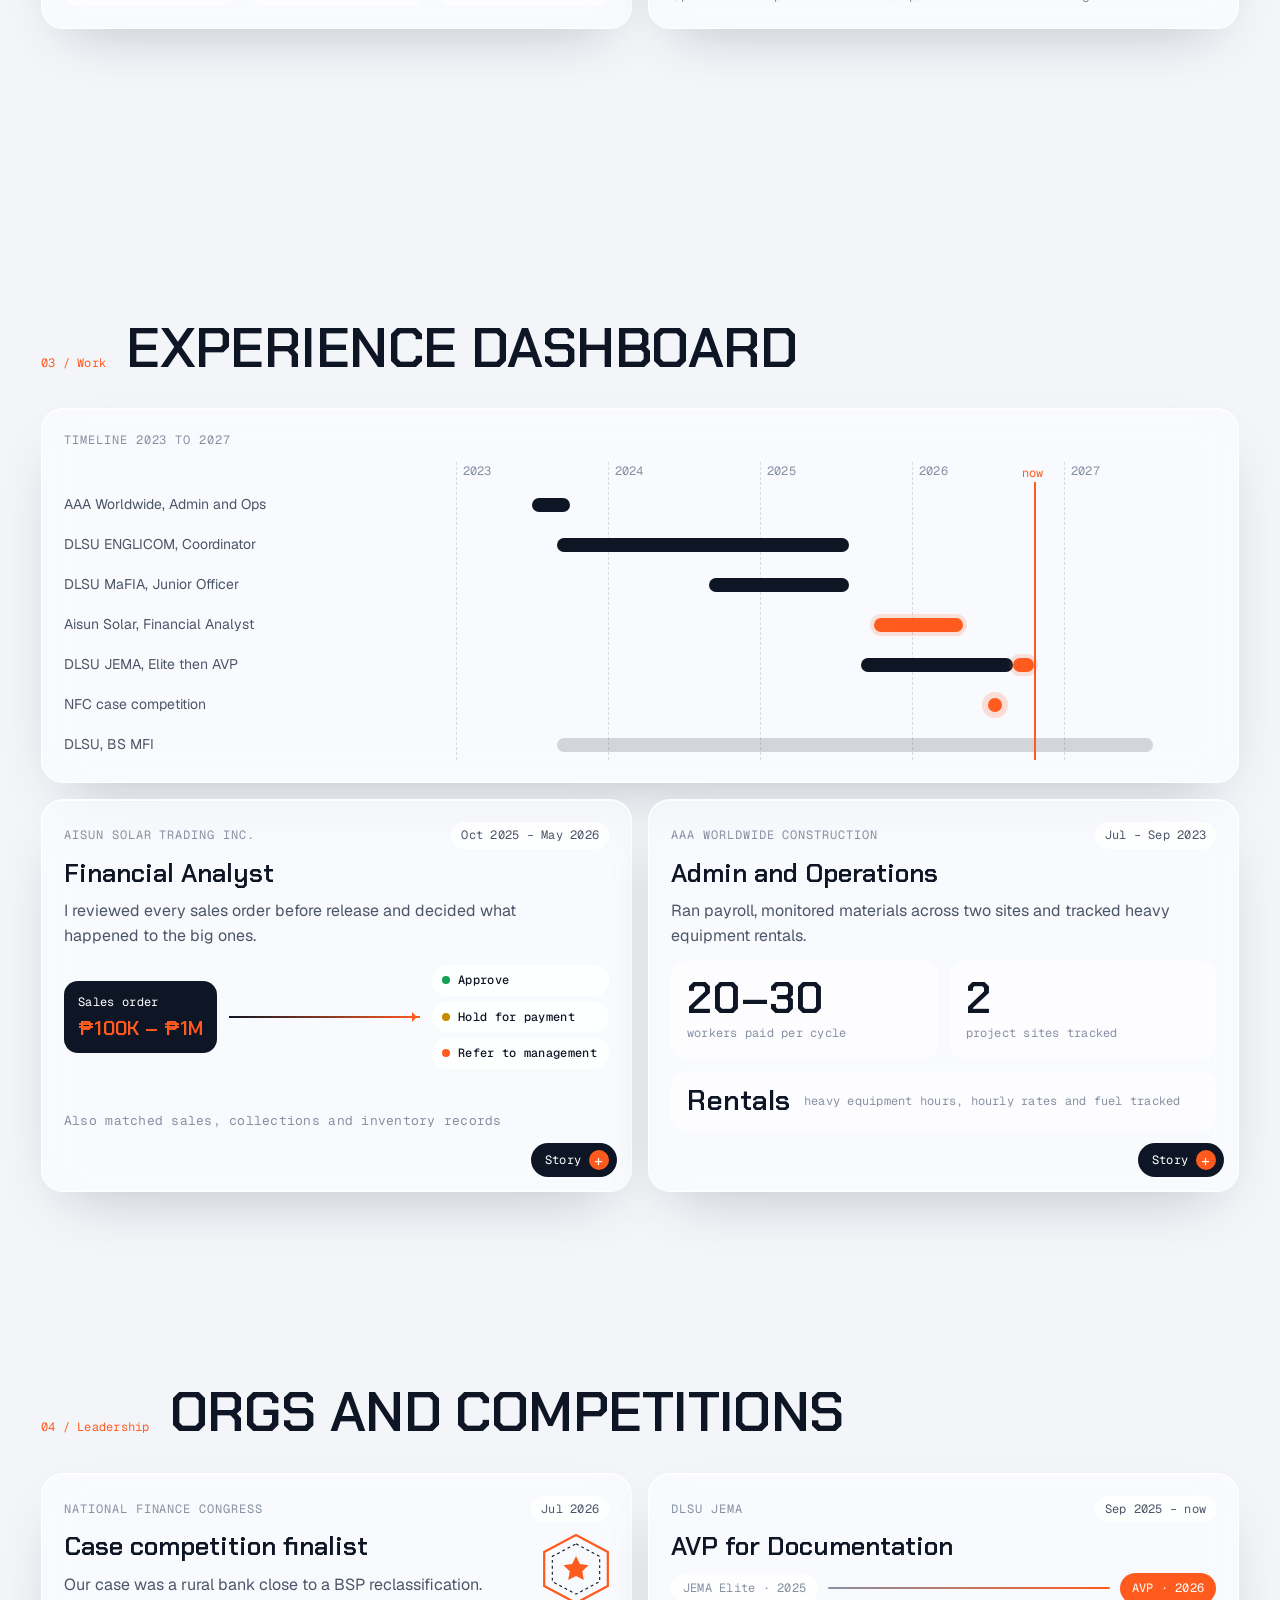
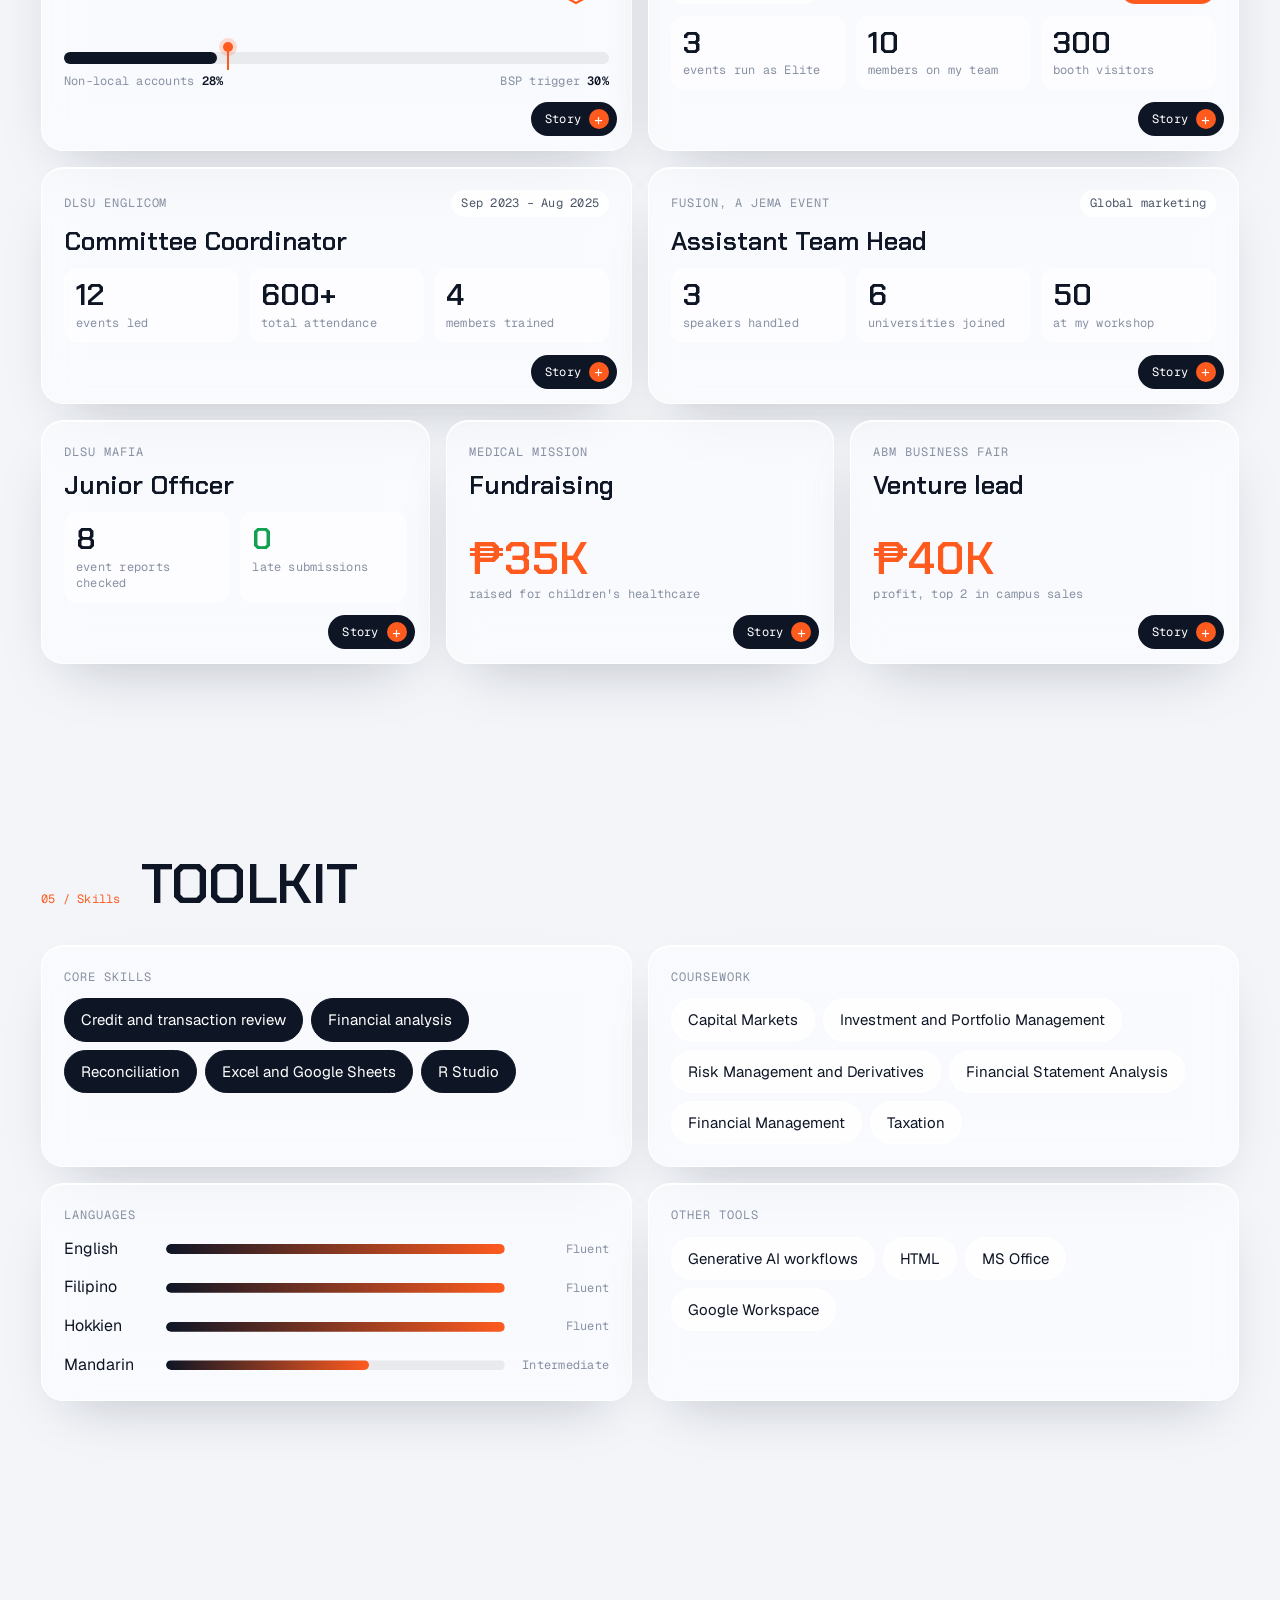
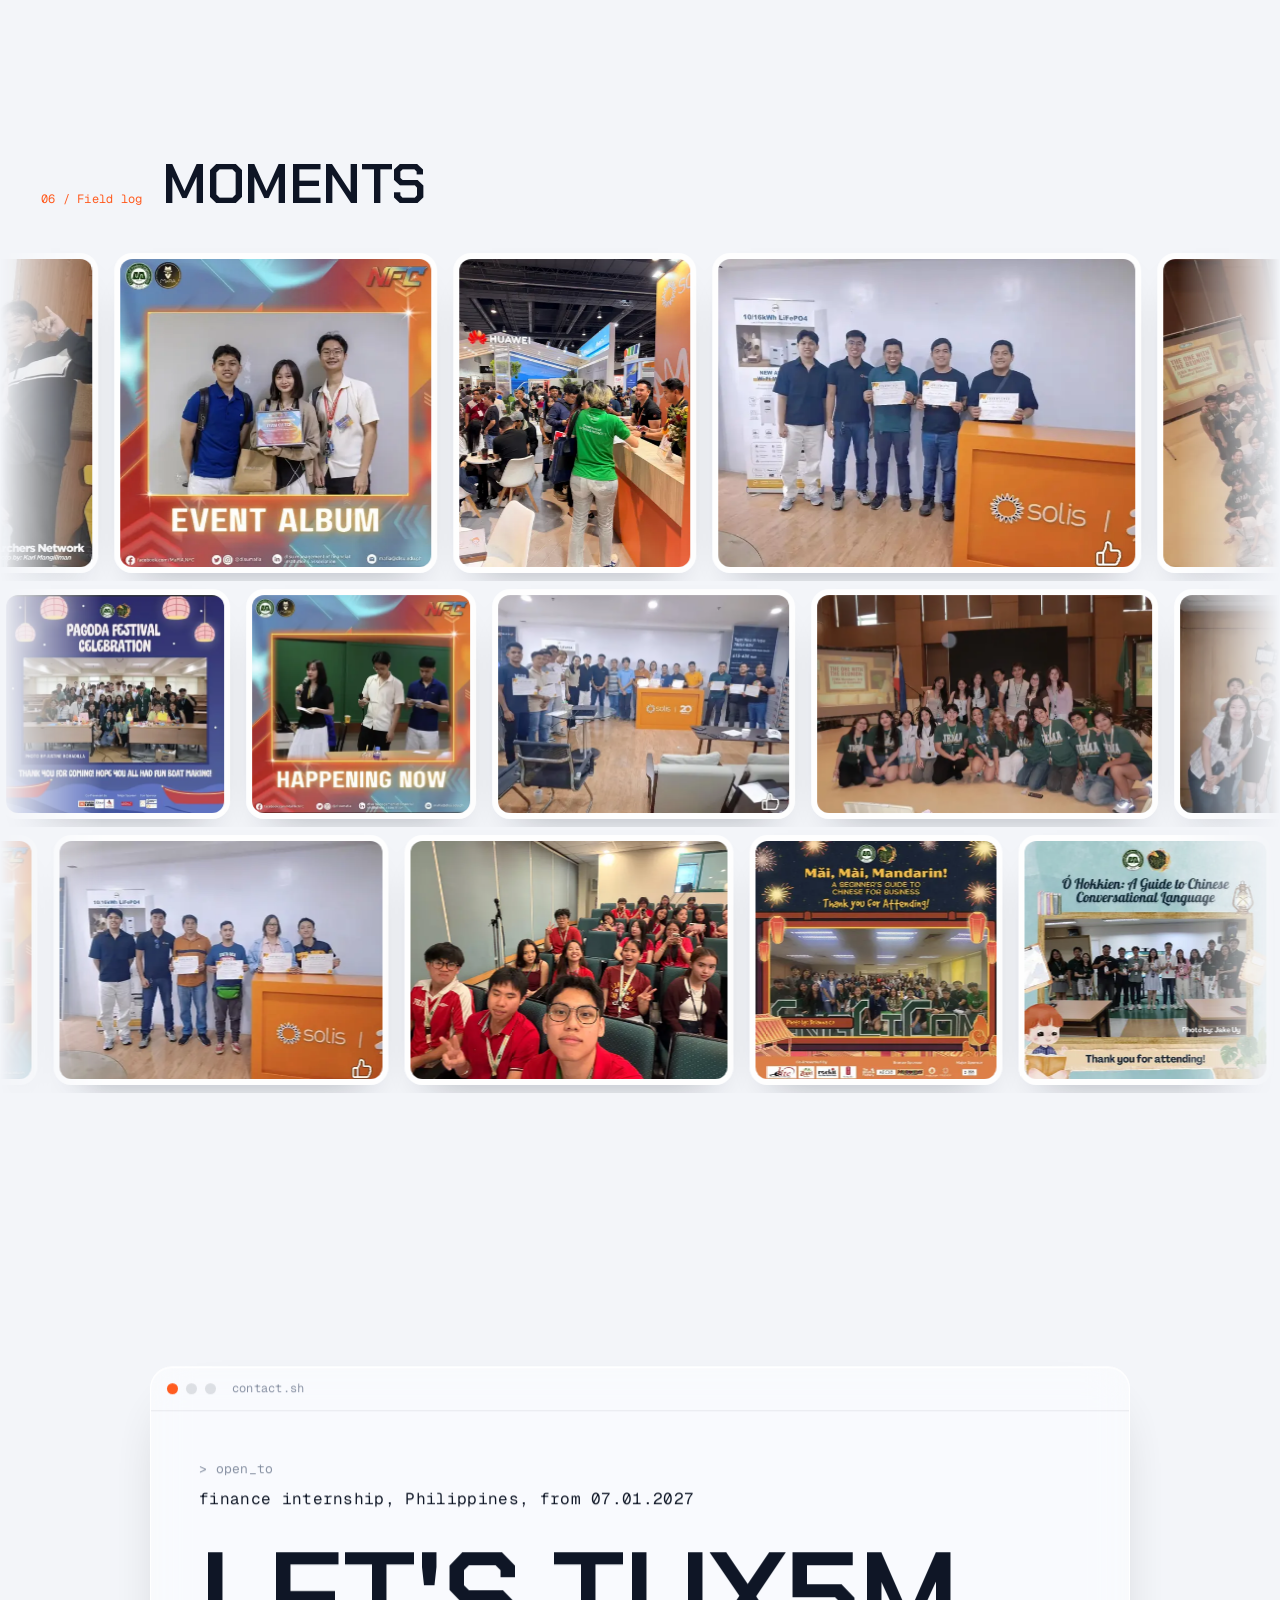
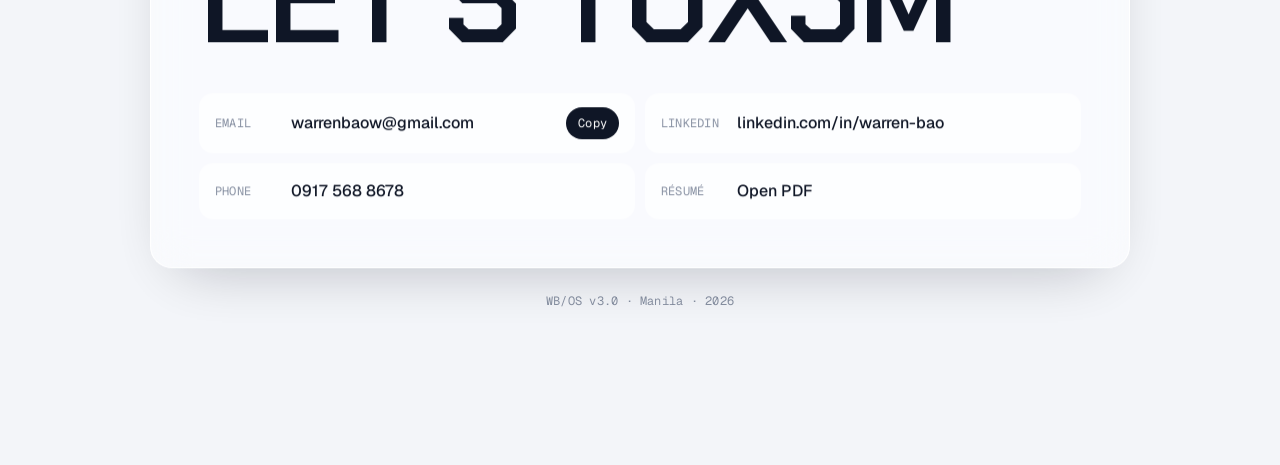
==== commit a6c02b3f: "Remove internship availability line from hero Co-Authored-By: Claude Opus 5.5 <noreply@anthropic.com" ====
--- a/index.html
+++ b/index.html
@@ -56,7 +56,7 @@
       <div class="hero-left">
         <p class="mono boot" data-boot>&gt; loading profile_</p>
         <h1 class="name" aria-label="Warren Bao"><span data-scramble>WARREN</span><span data-scramble>BAO</span></h1>
-        <p class="lede">Finance student at De La Salle University.<br>Open for a finance internship from 7 January 2027.</p>
+        <p class="lede">Finance student at De La Salle University.</p>
         <div class="cta-row">
           <a class="btn btn-solid magnetic" href="#contact"><span>Get in touch</span></a>
           <a class="btn btn-glass magnetic" href="Warren-Bao-Resume.pdf" target="_blank" rel="noopener"><span>Résumé</span></a>
